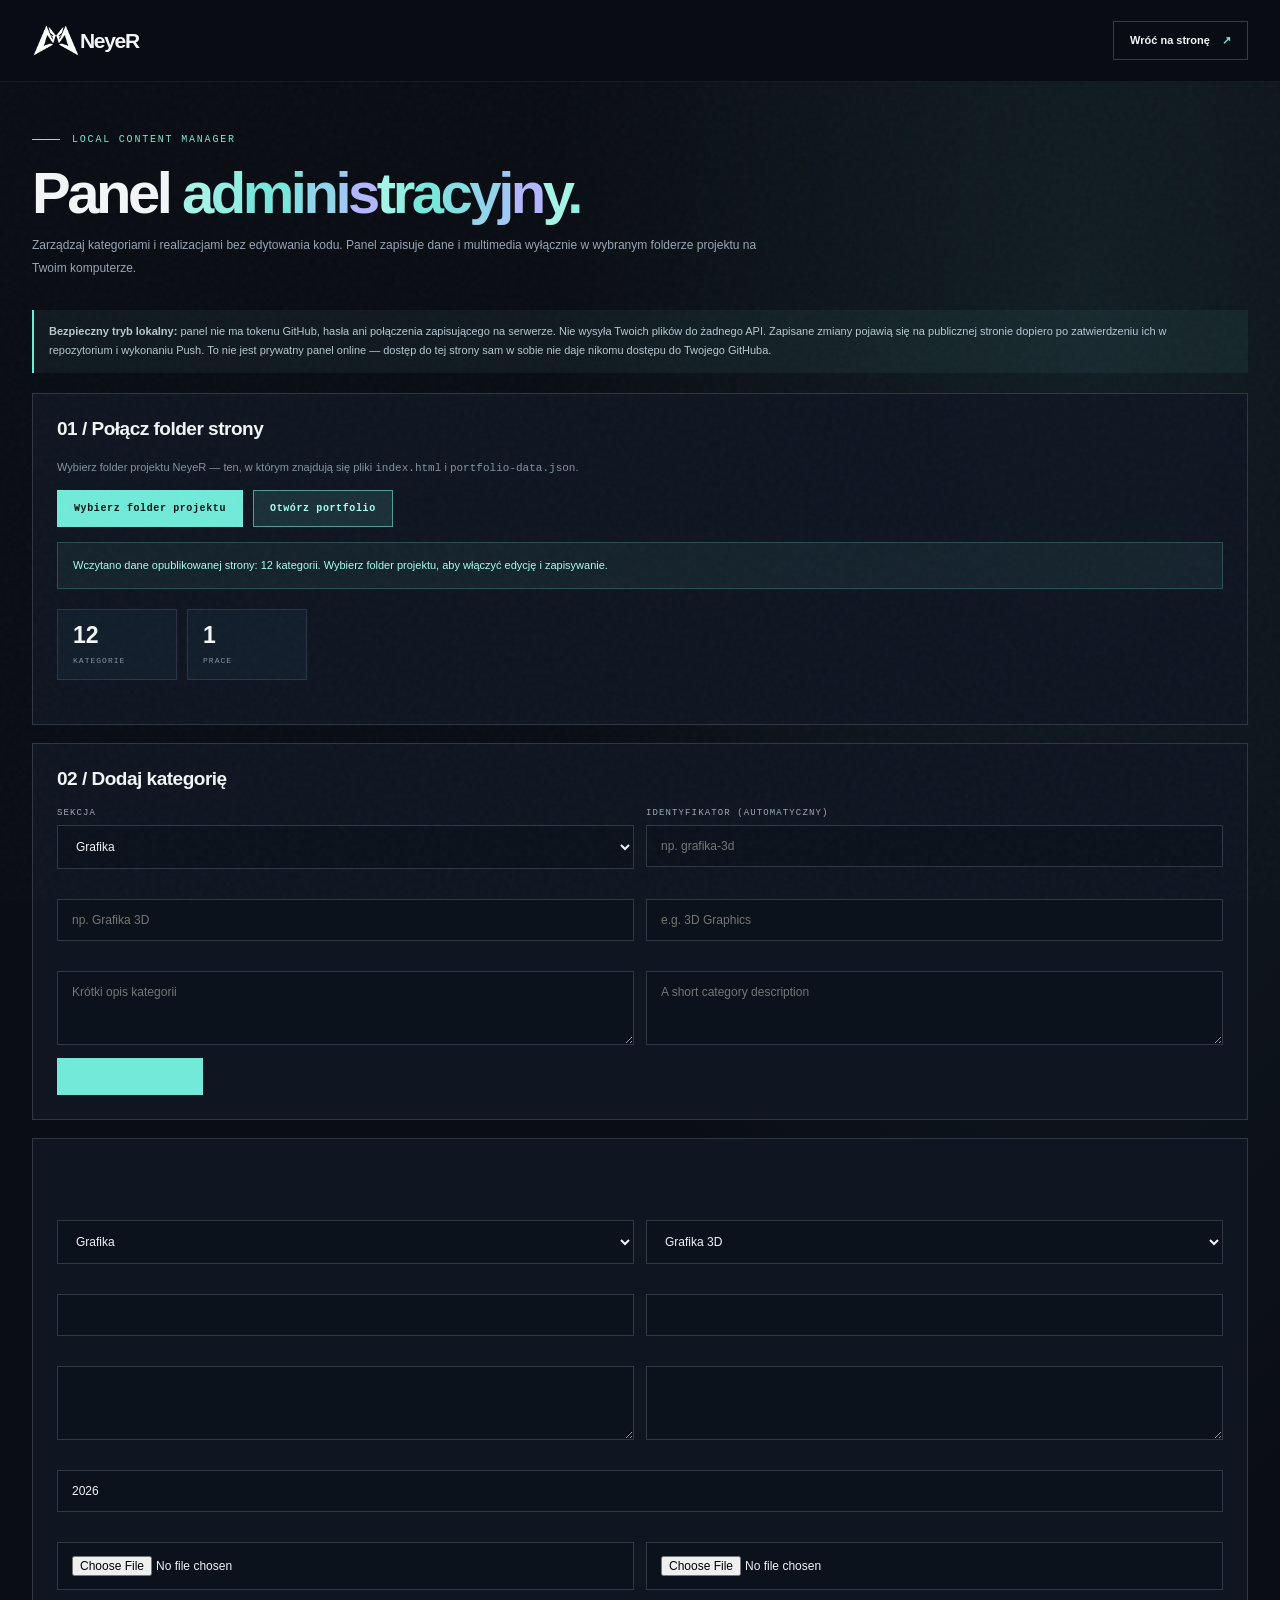
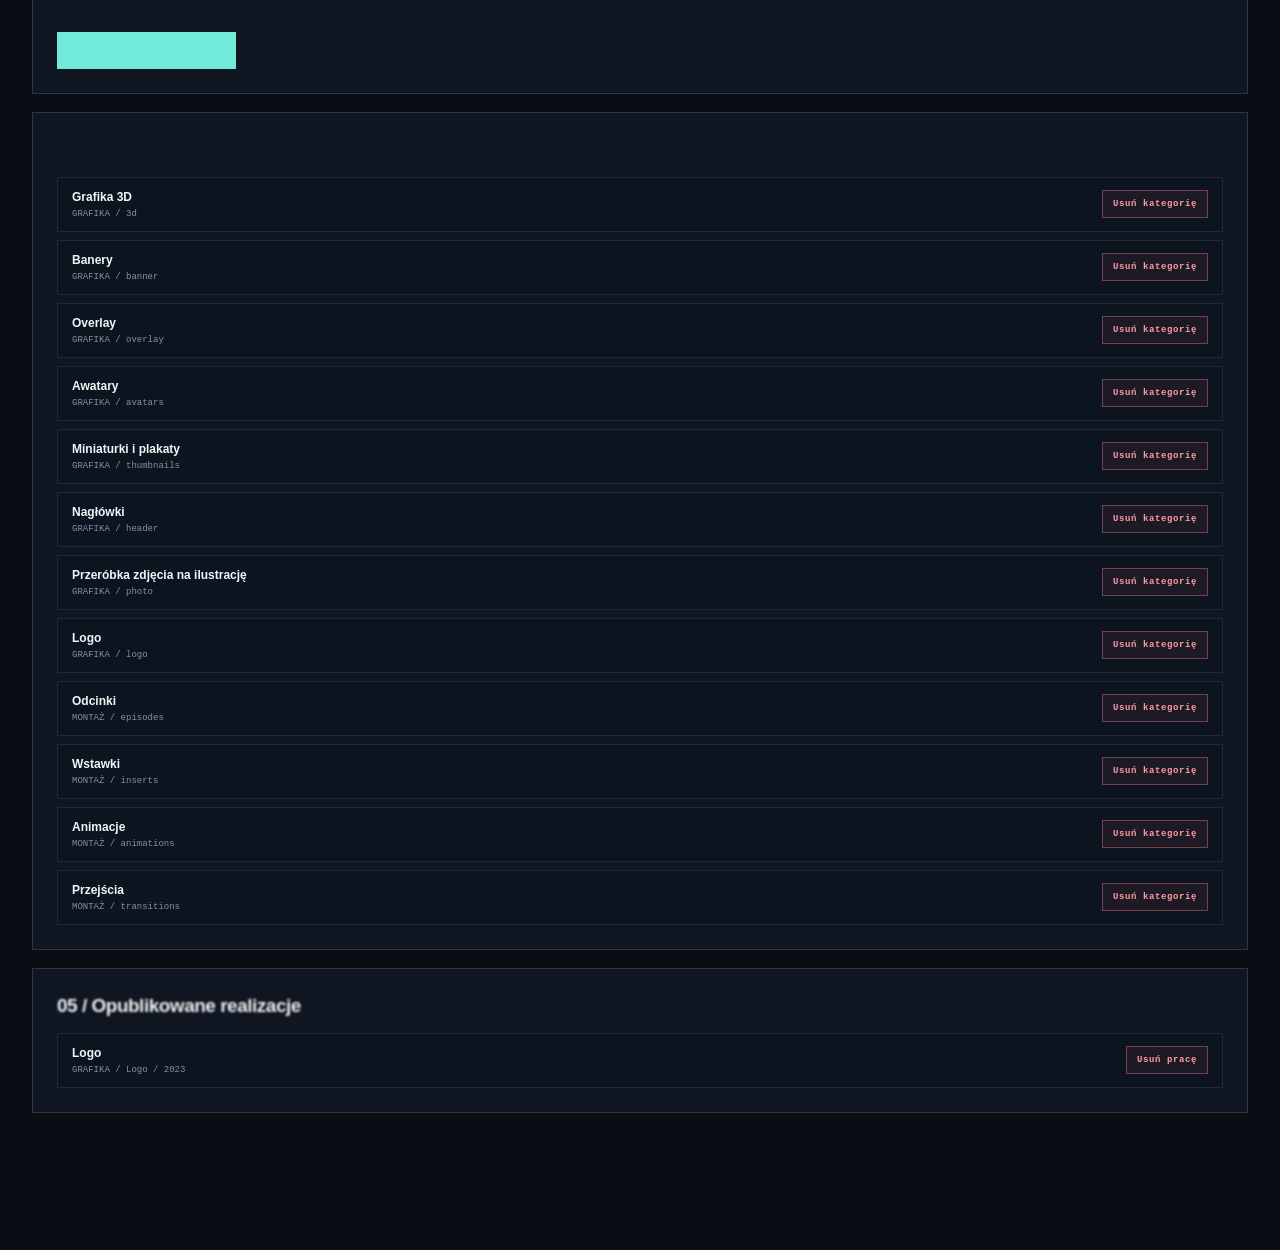
==== admin-local.html @ d53cbd3b "Apply letter-by-letter typing animation across all pages" ====
<!doctype html>
<html lang="pl">
<head>
  <meta charset="utf-8"><meta name="viewport" content="width=device-width,initial-scale=1"><meta name="robots" content="noindex,nofollow,noarchive"><meta name="theme-color" content="#0a0d14">
  <meta http-equiv="Content-Security-Policy" content="default-src 'self'; script-src 'self'; style-src 'self' 'unsafe-inline'; img-src 'self' data: blob:; media-src 'self' blob:; font-src 'self' data:; connect-src 'self'; object-src 'none'; base-uri 'self'; form-action 'self'; upgrade-insecure-requests">
  <title>NeyeR — lokalny panel portfolio</title><link rel="icon" type="image/png" href="assets/favicon.png"><link rel="stylesheet" href="styles.css"><script src="admin-local.js" defer></script><script src="site.js?v=20261114-letter-typewriter-v26" defer></script>
  <style>
    .admin-shell{min-height:100vh;padding:52px 0 90px;background:radial-gradient(ellipse at 85% 8%,rgba(114,234,217,.08),transparent 35%),#0a0d14}.admin-head{display:flex;justify-content:space-between;align-items:flex-start;gap:20px;margin-bottom:30px}.admin-head h1{font-size:clamp(34px,5vw,58px);letter-spacing:-.06em;margin:14px 0 8px}.admin-head p{max-width:760px;color:#97a6b6;font-size:12px;line-height:1.9;margin:0}.admin-panel{border:1px solid rgba(213,226,240,.16);background:rgba(15,23,34,.94);padding:24px;margin:18px 0}.admin-panel h2{font-size:19px;letter-spacing:-.5px;margin:0 0 18px}.admin-row{display:grid;grid-template-columns:repeat(2,minmax(0,1fr));gap:12px}.admin-field{display:flex;flex-direction:column;gap:7px;margin-bottom:13px}.admin-field label{font:9px 'DM Mono',monospace;letter-spacing:1.1px;color:#9aa9b9;text-transform:uppercase}.admin-field input,.admin-field select,.admin-field textarea{width:100%;min-width:0;padding:13px 14px;border:1px solid rgba(213,226,240,.18);background:#0b121c;color:#edf4f6;font:12px Manrope,Arial,sans-serif;outline:none}.admin-field textarea{min-height:74px;resize:vertical}.admin-field input:focus,.admin-field select:focus,.admin-field textarea:focus{border-color:rgba(114,234,217,.7)}.admin-button{position:relative;isolation:isolate;overflow:hidden;border:1px solid rgba(114,234,217,.6);background:rgba(114,234,217,.12);color:#a6fff1;padding:12px 16px;font:700 10px 'DM Mono',monospace;letter-spacing:.6px;cursor:pointer;transition:background .2s}.admin-button:hover{background:rgba(114,234,217,.22)}.admin-button:not(:disabled)::before{content:"";position:absolute;z-index:-1;top:-85%;left:-90%;width:72%;height:270%;pointer-events:none;opacity:0;background:linear-gradient(112deg,transparent 12%,rgba(114,234,217,.025) 32%,rgba(114,234,217,.16) 49%,rgba(226,255,250,.18) 56%,transparent 82%);transform:translate3d(-20%,0,0) skewX(-18deg);transition:transform .9s cubic-bezier(.2,.7,.2,1),opacity .25s ease}.admin-button:not(:disabled):hover::before{opacity:1;transform:translate3d(260%,0,0) skewX(-18deg)}@media(prefers-reduced-motion:reduce){.admin-button::before{transition:none}}.admin-button.primary{background:#72ead9;color:#081414}.admin-button.danger{border-color:rgba(255,120,130,.4);background:rgba(255,120,130,.07);color:#ff9ba2}.admin-button:disabled{opacity:.4;cursor:not-allowed}.admin-status{padding:13px 15px;margin:15px 0;border:1px solid rgba(114,234,217,.22);background:rgba(114,234,217,.06);color:#a6c5c8;font-size:11px;line-height:1.7}.admin-status.error{border-color:rgba(255,120,130,.35);background:rgba(255,120,130,.06);color:#ffb0b5}.admin-status.ok{color:#a6fff1}.admin-list{display:grid;gap:8px}.admin-list-item{display:flex;align-items:center;justify-content:space-between;gap:14px;padding:12px 14px;background:#0c1420;border:1px solid rgba(213,226,240,.1)}.admin-list-item strong{display:block;font-size:12px}.admin-list-item small{display:block;color:#8392a3;font:9px 'DM Mono',monospace;margin-top:5px}.admin-list-actions{display:flex;gap:7px;flex:0 0 auto}.admin-list-actions button{padding:8px 10px;font-size:9px}.admin-muted{color:#8392a3;font-size:11px;line-height:1.8}.admin-upload-hint{color:#8192a4;font-size:10px;line-height:1.7;margin-top:5px}.admin-top-actions{display:flex;gap:10px;flex-wrap:wrap}.admin-counts{display:flex;gap:10px;flex-wrap:wrap;margin:20px 0}.admin-count{padding:12px 15px;background:#121e2b;border:1px solid rgba(213,226,240,.12);min-width:120px}.admin-count strong{display:block;font-size:23px}.admin-count span{color:#8292a3;font:8px 'DM Mono',monospace;text-transform:uppercase;letter-spacing:1px}.admin-warning{border-left:2px solid #72ead9;padding:12px 15px;background:rgba(114,234,217,.06);color:#b7c8d2;font-size:11px;line-height:1.8;margin:20px 0}.admin-link{color:#72ead9;text-decoration:underline}.admin-hidden{display:none!important}@media(max-width:650px){.admin-panel{padding:17px}.admin-row{grid-template-columns:1fr}.admin-head{flex-direction:column}.admin-list-item{align-items:flex-start;flex-direction:column}.admin-list-actions{width:100%}.admin-list-actions button{flex:1}}
  </style>
</head>
<body data-admin-page>
  <div class="noise" aria-hidden="true"></div>
  <header class="site-header"><div class="header-inner wrap"><a class="brand" href="index.html"><span class="brand-mark"><img src="assets/logo-mark.png" alt=""></span><span class="brand-word">NeyeR</span></a><a href="index.html" class="header-cta">Wróć na stronę <span>↗</span></a></div></header>
  <main class="admin-shell"><div class="wrap">
    <div class="admin-head"><div><div class="eyebrow"><span class="eyebrow-line"></span><span>LOCAL CONTENT MANAGER</span></div><h1>Panel <span class="title-accent">administracyjny.</span></h1><p>Zarządzaj kategoriami i realizacjami bez edytowania kodu. Panel zapisuje dane i multimedia wyłącznie w wybranym folderze projektu na Twoim komputerze.</p></div></div>
    <div class="admin-warning"><strong>Bezpieczny tryb lokalny:</strong> panel nie ma tokenu GitHub, hasła ani połączenia zapisującego na serwerze. Nie wysyła Twoich plików do żadnego API. Zapisane zmiany pojawią się na publicznej stronie dopiero po zatwierdzeniu ich w repozytorium i wykonaniu Push. To nie jest prywatny panel online — dostęp do tej strony sam w sobie nie daje nikomu dostępu do Twojego GitHuba.</div>
    <section class="admin-panel"><h2>01 / Połącz folder strony</h2><p class="admin-muted">Wybierz folder projektu NeyeR — ten, w którym znajdują się pliki <code>index.html</code> i <code>portfolio-data.json</code>.</p><div class="admin-top-actions"><button class="admin-button primary" id="connectFolder">Wybierz folder projektu</button><a class="admin-button" href="index.html">Otwórz portfolio</a></div><div class="admin-status" id="status">Najpierw wybierz folder projektu. Wspierana przeglądarka: Chrome lub Edge na GitHub Pages (HTTPS).</div><div class="admin-counts"><div class="admin-count"><strong id="categoryCount">—</strong><span>Kategorie</span></div><div class="admin-count"><strong id="projectCount">—</strong><span>Prace</span></div></div></section>

    <section class="admin-panel" id="categoryPanel"><h2>02 / Dodaj kategorię</h2><form id="categoryForm">
      <div class="admin-row"><div class="admin-field"><label for="categoryType">Sekcja</label><select id="categoryType"><option value="graphics">Grafika</option><option value="video">Montaż</option></select></div><div class="admin-field"><label for="categoryId">Identyfikator (automatyczny)</label><input id="categoryId" placeholder="np. grafika-3d" disabled></div></div>
      <div class="admin-row"><div class="admin-field"><label for="categoryTitlePl">Nazwa po polsku</label><input id="categoryTitlePl" required maxlength="60" placeholder="np. Grafika 3D"></div><div class="admin-field"><label for="categoryTitleEn">Name in English</label><input id="categoryTitleEn" required maxlength="60" placeholder="e.g. 3D Graphics"></div></div>
      <div class="admin-row"><div class="admin-field"><label for="categoryDescPl">Opis po polsku</label><textarea id="categoryDescPl" maxlength="180" placeholder="Krótki opis kategorii"></textarea></div><div class="admin-field"><label for="categoryDescEn">Description in English</label><textarea id="categoryDescEn" maxlength="180" placeholder="A short category description"></textarea></div></div>
      <button class="admin-button primary" type="submit">+ Dodaj kategorię</button>
    </form></section>

    <section class="admin-panel"><h2>03 / Dodaj realizację</h2><form id="projectForm">
      <div class="admin-row"><div class="admin-field"><label for="projectType">Sekcja</label><select id="projectType"><option value="graphics">Grafika</option><option value="video">Montaż</option></select></div><div class="admin-field"><label for="projectCategory">Kategoria</label><select id="projectCategory" required></select></div></div>
      <div class="admin-row"><div class="admin-field"><label for="projectTitlePl">Tytuł po polsku</label><input id="projectTitlePl" required maxlength="100"></div><div class="admin-field"><label for="projectTitleEn">Title in English</label><input id="projectTitleEn" required maxlength="100"></div></div>
      <div class="admin-row"><div class="admin-field"><label for="projectDescPl">Opis po polsku</label><textarea id="projectDescPl" maxlength="500"></textarea></div><div class="admin-field"><label for="projectDescEn">Description in English</label><textarea id="projectDescEn" maxlength="500"></textarea></div></div>
      <div class="admin-field"><label for="projectYear">Rok</label><input id="projectYear" type="number" min="2000" max="2100" value="2026"></div>
      <div class="admin-row"><div class="admin-field"><label for="projectMedia">Plik pracy (grafika lub film)</label><input id="projectMedia" type="file" accept="image/*,video/mp4,video/webm,video/quicktime"><div class="admin-upload-hint">Grafika: PNG, JPG, WebP. Montaż: MP4 lub WebM. Plik zostanie skopiowany do assets/projects.</div></div><div class="admin-field"><label for="projectThumbnail">Miniatura filmu (opcjonalna)</label><input id="projectThumbnail" type="file" accept="image/*"><div class="admin-upload-hint">Dodaj obraz, który będzie widoczny na kafelku zamiast pustego podglądu.</div></div></div>
      <button class="admin-button primary" type="submit">+ Dodaj pracę i zapisz</button>
    </form></section>

    <section class="admin-panel"><h2>04 / Twoje kategorie</h2><div id="categoryList" class="admin-list"><p class="admin-muted">Wybierz folder projektu, aby zobaczyć kategorie.</p></div></section>
    <section class="admin-panel"><h2>05 / Opublikowane realizacje</h2><div id="projectList" class="admin-list"><p class="admin-muted">Wybierz folder projektu, aby zobaczyć prace.</p></div></section>
    <p class="admin-muted">Po zapisaniu zmian otwórz GitHub Desktop, sprawdź listę zmienionych plików, wpisz opis commita i wybierz <strong>Commit to main</strong>, a następnie <strong>Push origin</strong>. Nie dodawaj do repozytorium żadnych haseł ani tokenów.</p>
  </div></main>
</body></html>
---- styles.css ----
:root{--bg:#0a0d14;--bg-soft:#0e131d;--panel:#111824;--panel-2:#151e2b;--text:#f3f5f7;--muted:#8f9bab;--dim:#586474;--line:rgba(213,226,240,.12);--line-strong:rgba(213,226,240,.22);--aqua:#72ead9;--violet:#927cff;--max:1240px;--ease:cubic-bezier(.2,.75,.2,1)}
*{box-sizing:border-box}html{scroll-behavior:smooth;scroll-padding-top:96px}body{margin:0;background:var(--bg);color:var(--text);font-family:Manrope,Arial,sans-serif;overflow-x:hidden}body.menu-open{overflow:hidden}a{color:inherit;text-decoration:none}button{font:inherit}.wrap{width:min(var(--max),calc(100% - 64px));margin-inline:auto}.noise{position:fixed;inset:0;z-index:20;pointer-events:none;opacity:.035;background-image:url("data:image/svg+xml,%3Csvg viewBox='0 0 180 180' xmlns='http://www.w3.org/2000/svg'%3E%3Cfilter id='n'%3E%3CfeTurbulence type='fractalNoise' baseFrequency='.88' numOctaves='3' stitchTiles='stitch'/%3E%3C/filter%3E%3Crect width='100%25' height='100%25' filter='url(%23n)' opacity='.7'/%3E%3C/svg%3E")}.scroll-progress{height:2px;position:fixed;z-index:50;inset:0 0 auto;background:transparent}.scroll-progress span{display:block;height:100%;width:0;background:linear-gradient(90deg,var(--aqua),var(--violet))}
.site-header{height:82px;position:sticky;top:0;z-index:40;background:rgba(10,13,20,.76);backdrop-filter:blur(18px);border-bottom:1px solid rgba(213,226,240,.07)}.header-inner{height:100%;display:flex;align-items:center;justify-content:space-between}.brand{display:flex;align-items:center;gap:0;min-width:64px}.brand-mark{width:48px;height:44px;display:grid;place-items:center}.brand-mark img{width:100%;height:100%;object-fit:contain}.brand-word,.footer-brand>span{font-size:21px;font-weight:800;letter-spacing:-1.3px}.brand-dot{color:var(--aqua)}.main-nav{display:flex;align-items:center;gap:42px;margin-left:15px}.nav-link{position:relative;color:#a9b2bf;font-size:12px;font-weight:700;transition:color .25s}.nav-link:after{content:"";position:absolute;left:0;right:100%;bottom:-9px;height:1px;background:var(--aqua);transition:right .3s var(--ease)}.nav-link:hover,.nav-link.active{color:var(--text)}.nav-link:hover:after,.nav-link.active:after{right:0}.header-actions{display:flex;align-items:center;gap:24px}.lang-switch{border:0;background:transparent;color:var(--muted);display:flex;gap:7px;align-items:center;cursor:pointer;font:500 10px 'DM Mono',monospace;padding:8px 0}.lang-option{transition:color .2s}.lang-option.selected{color:var(--aqua)}.lang-divider{color:#46505d}.header-cta{font-size:11px;font-weight:800;padding:12px 16px;border:1px solid var(--line-strong);transition:background .25s,border .25s,color .25s}.header-cta span{color:var(--aqua);margin-left:9px}.header-cta:hover{background:var(--aqua);border-color:var(--aqua);color:#091111}.header-cta:hover span{color:#091111}.menu-toggle{display:none;background:none;border:0;padding:8px}.menu-toggle span{display:block;width:22px;height:1px;background:white;margin:6px}
.section-shell{position:relative}.hero{min-height:730px;padding:110px 0 26px;overflow:hidden;background:radial-gradient(ellipse at 78% 46%,rgba(78,108,137,.12),transparent 39%),linear-gradient(180deg,#0b1018 0%,var(--bg) 100%)}.hero:before{content:"";position:absolute;inset:0;background-image:linear-gradient(rgba(180,205,230,.035) 1px,transparent 1px),linear-gradient(90deg,rgba(180,205,230,.035) 1px,transparent 1px);background-size:72px 72px;mask-image:linear-gradient(90deg,black,transparent 92%);pointer-events:none}.hero-grid{display:grid;grid-template-columns:1fr 1fr;align-items:center;gap:30px;position:relative;z-index:1}.hero-copy{padding:5px 0 30px}.eyebrow{display:flex;align-items:center;gap:12px;color:var(--aqua);font:500 10px 'DM Mono',monospace;text-transform:uppercase;letter-spacing:1.8px}.eyebrow-line{width:28px;height:1px;background:var(--aqua)}.eyebrow-index{color:#647182;margin-left:18px}.hero-title{font-size:clamp(65px,8.2vw,112px);line-height:.93;letter-spacing:-.085em;margin:34px 0 28px;font-weight:800}.title-outline{color:transparent;-webkit-text-stroke:1px rgba(235,243,251,.72)}.title-accent{color:var(--aqua)}
/* Preserve the accent treatment on individually animated letters. */
.typewriter-target .title-accent .typewriter-char{
  color:var(--letter-accent,var(--aqua));
  -webkit-text-fill-color:currentColor;
}
.hero-description{max-width:450px;color:#a8b2c1;font-size:14px;line-height:1.9;margin:0}.hero-actions{display:flex;align-items:center;gap:28px;margin-top:35px}.button{min-height:50px;display:inline-flex;align-items:center;gap:24px;padding:0 18px;font-size:11px;font-weight:800;transition:transform .25s,box-shadow .25s}.button-primary{background:var(--aqua);color:#071111;box-shadow:0 10px 35px rgba(114,234,217,.12)}.button-primary:hover{transform:translateY(-3px);box-shadow:0 14px 36px rgba(114,234,217,.23)}
/* Soft aqua-to-lavender gradient reserved for the main hero CTA. */
.hero-actions>.button-primary{background:linear-gradient(112deg,#a5f4e8 0%,#78e7dc 52%,#b2b7ff 100%);background-size:155% 100%;background-position:0 50%;border:1px solid rgba(207,255,249,.48);box-shadow:0 9px 30px rgba(114,234,217,.16),inset 0 1px 0 rgba(255,255,255,.35);transition:transform .25s,box-shadow .25s,background-position .55s cubic-bezier(.2,.75,.2,1)}
.hero-actions>.button-primary:hover{background-position:100% 50%;box-shadow:0 13px 34px rgba(114,234,217,.2),0 5px 22px rgba(146,124,255,.12),inset 0 1px 0 rgba(255,255,255,.4)}
.hero-actions>.button-primary:focus-visible{outline:2px solid #a5f4e8;outline-offset:4px}
.hero-actions>.button-primary:active{transform:translateY(-1px)}.button-arrow{font-size:18px}.text-link{font-size:11px;font-weight:700;color:#b5bdc9;display:inline-flex;gap:14px;align-items:center}.text-link span:last-child{color:var(--aqua);font-size:17px;transition:transform .2s}.text-link:hover span:last-child{transform:translateY(4px)}.hero-meta{display:flex;align-items:center;gap:10px;margin-top:54px;color:#8793a2;font:10px 'DM Mono',monospace;letter-spacing:.4px}.status-dot{width:6px;height:6px;border-radius:50%;background:var(--aqua);box-shadow:0 0 12px var(--aqua)}.meta-separator{color:#414c5a}
.hero-art{height:490px;position:relative;isolation:isolate;max-width:590px;margin-left:auto;width:100%;perspective:900px}.hero-art:before{content:"";position:absolute;inset:13% 8%;border:1px solid rgba(185,208,230,.13);transform:rotate(-9deg);z-index:-1}.art-glow{position:absolute;width:70%;height:70%;left:17%;top:13%;background:radial-gradient(ellipse,rgba(114,234,217,.14),rgba(146,124,255,.12) 37%,transparent 70%);filter:blur(20px);z-index:-2}.art-orbit{position:absolute;border:1px solid rgba(173,204,225,.16);border-radius:50%;transform:rotate(-30deg)}.orbit-one{width:480px;height:180px;left:7%;top:31%}.orbit-two{width:430px;height:260px;left:10%;top:25%;transform:rotate(57deg)}.art-topline,.art-bottomline{position:absolute;left:0;right:0;display:flex;justify-content:space-between;color:#6e7c8c;font:9px 'DM Mono',monospace;letter-spacing:1px}.art-topline{top:8px}.art-bottomline{bottom:10px}.art-monogram{position:absolute;left:15%;top:13%;font-size:220px;font-weight:800;letter-spacing:-.14em;line-height:1;color:rgba(220,235,246,.045);transform:rotate(-13deg);z-index:-1}.art-monogram span{color:rgba(114,234,217,.09)}.art-slab{position:absolute;width:245px;height:340px;left:33%;top:16%;border:1px solid rgba(222,238,248,.28);transform:rotate(9deg);box-shadow:0 40px 90px rgba(0,0,0,.35)}.slab-back{background:linear-gradient(145deg,rgba(146,124,255,.5),rgba(19,36,53,.92) 55%,rgba(114,234,217,.24));transform:rotate(-9deg) translate(-33px,20px);filter:blur(.1px)}.slab-front{background:linear-gradient(150deg,#273b4b 0%,#101a27 52%,#162c33 100%);overflow:hidden}.slab-front:before{content:"";position:absolute;inset:0;background:linear-gradient(125deg,transparent 30%,rgba(114,234,217,.24) 30.2%,transparent 31%),linear-gradient(155deg,transparent 52%,rgba(146,124,255,.38) 52.2%,transparent 72%)}.slab-shape{position:absolute;width:170px;height:170px;border:1px solid rgba(211,244,240,.7);border-radius:48% 52% 32% 68% / 47% 39% 61% 53%;left:35px;top:53px;transform:rotate(35deg);box-shadow:inset 10px 10px 40px rgba(114,234,217,.1),0 0 60px rgba(114,234,217,.1)}.slab-shape:after{content:"";position:absolute;inset:25px;border:1px solid rgba(146,124,255,.8);border-radius:inherit;transform:rotate(50deg)}.slab-caption{position:absolute;left:24px;bottom:38px;color:#a4b7c3;font:9px 'DM Mono',monospace;letter-spacing:2px;line-height:1.8}.slab-caption b{font-size:19px;letter-spacing:-.4px;color:#f2f7f8}.slab-number{position:absolute;right:22px;bottom:25px;color:var(--aqua);font:10px 'DM Mono',monospace}.floating-tag{position:absolute;display:flex;align-items:center;gap:11px;background:rgba(13,21,31,.92);border:1px solid rgba(215,233,245,.16);padding:12px 15px;color:#8495a7;font:8px 'DM Mono',monospace;letter-spacing:1px;box-shadow:0 18px 40px rgba(0,0,0,.25);backdrop-filter:blur(10px)}.floating-tag b{font-size:10px;color:#e7eef2;letter-spacing:1.4px}.tag-design{left:1%;top:28%;animation:float 6s ease-in-out infinite}.tag-icon{color:var(--aqua);font-size:22px}.tag-video{right:0;bottom:25%;animation:float 6s ease-in-out -2.5s infinite}.play-icon{display:grid;place-items:center;width:26px;height:26px;border-radius:50%;border:1px solid var(--violet);color:var(--violet);font-size:9px;padding-left:2px}.art-side-note{position:absolute;right:-26px;top:41%;font:8px 'DM Mono',monospace;letter-spacing:1.3px;line-height:1.9;color:#657486;writing-mode:vertical-rl}.art-side-note span{color:var(--aqua)}.hero-bottom{position:relative;z-index:1;display:flex;align-items:center;justify-content:space-between;margin-top:70px;border-top:1px solid var(--line);padding-top:18px}.scroll-cue{display:flex;align-items:center;gap:12px;color:#788595;font:8px 'DM Mono',monospace;letter-spacing:1.4px}.scroll-cue-line{width:34px;height:1px;background:var(--aqua)}.hero-bottom-note{color:#697789;font-size:10px}
.intro-strip{overflow:hidden;border-block:1px solid var(--line);background:#0d121b;padding:17px 0}.marquee-track{display:flex;width:max-content;animation:marquee 34s linear infinite}.marquee-track span{font:500 10px 'DM Mono',monospace;letter-spacing:2.6px;color:#7a8999;white-space:nowrap}.marquee-track i{font-style:normal;color:var(--aqua);padding:0 34px}
.about{padding:126px 0 135px;background:linear-gradient(180deg,#0a0d14,#0d121b 100%)}.section-heading{display:flex;align-items:end;justify-content:space-between;margin-bottom:68px}.section-heading h2{margin:25px 0 0;font-size:clamp(48px,6vw,75px);line-height:1;letter-spacing:-.075em}.section-side-note{font-size:12px;line-height:1.8;text-align:right;color:#8693a2;padding-bottom:6px}.about-layout{display:grid;grid-template-columns:.85fr 1.15fr;gap:11%;align-items:start}.about-lead{padding:14px 20px 0 0;position:relative}.quote-mark{font:100px Georgia,serif;line-height:.65;color:var(--aqua);opacity:.7}.about-lead p{font-size:clamp(22px,2.5vw,31px);font-weight:700;line-height:1.45;letter-spacing:-1.2px;margin:25px 0 40px}.about-signature{display:flex;align-items:center;gap:13px;color:#718090;font:10px 'DM Mono',monospace;letter-spacing:2px}.signature-line{width:40px;height:1px;background:var(--aqua)}.about-paragraph{margin:0;color:#a8b3c1;font-size:13px;line-height:2.05}.credential-grid{display:grid;grid-template-columns:1fr 1fr;gap:10px;margin-top:28px}.credential-card{position:relative;min-height:128px;padding:16px;background:linear-gradient(135deg,rgba(25,37,52,.86),rgba(15,22,32,.9));border:1px solid var(--line);display:flex;flex-direction:column;justify-content:space-between;transition:border .3s,transform .3s}.credential-card:hover{border-color:rgba(114,234,217,.5);transform:translateY(-3px)}.credential-no{position:absolute;right:15px;top:15px;color:#637284;font:9px 'DM Mono',monospace}.credential-code{font:500 23px 'DM Mono',monospace;letter-spacing:-1.5px;color:var(--aqua)}.credential-label{font-size:9px;color:#8e9baa;max-width:85%;line-height:1.5}.credential-arrow{position:absolute;right:15px;bottom:14px;color:#667585}.credential-wide{grid-column:1/-1;min-height:95px}.credential-wide .credential-code{font:700 12px Manrope,sans-serif;letter-spacing:1.1px;color:#e3edf0}.language-level{display:flex;align-items:center;flex-wrap:wrap;gap:14px;margin-top:27px;padding-top:19px;border-top:1px solid var(--line)}.language-label{font-size:10px;font-weight:800;color:#e4ebf0}.language-value{font-size:10px;color:#8593a2}.language-bars{display:flex;gap:3px;margin-left:auto}.language-bars i{width:13px;height:3px;background:var(--aqua);border-radius:2px}.language-bars i.muted{background:#293341}
.work{padding:126px 0 130px;background:radial-gradient(ellipse at 10% 80%,rgba(78,108,137,.09),transparent 42%),#0a0d14}.work-heading{margin-bottom:55px}.work-intro{max-width:290px;color:#8b98a8;font-size:11px;line-height:1.9;margin:0 0 5px}.work-controls{border-top:1px solid var(--line);border-bottom:1px solid var(--line)}.main-tabs{display:grid;grid-template-columns:1fr 1fr;border-bottom:1px solid var(--line)}.main-tab{appearance:none;background:transparent;border:0;color:#798697;text-align:left;padding:21px 18px;display:flex;align-items:center;gap:18px;cursor:pointer;transition:color .25s,background .25s;position:relative}.main-tab+ .main-tab{border-left:1px solid var(--line)}.main-tab:after{content:"";position:absolute;bottom:-1px;left:0;width:0;height:2px;background:var(--aqua);transition:width .35s var(--ease)}.main-tab.active{color:#f3f5f7;background:linear-gradient(180deg,rgba(114,234,217,.05),transparent)}.main-tab.active:after{width:100%}.tab-number{font:9px 'DM Mono',monospace;color:var(--aqua)}.main-tab>span:nth-child(2){font-size:13px;font-weight:800}.tab-count{margin-left:auto;color:#5f6d7e;font:9px 'DM Mono',monospace}.subtabs{display:flex;gap:7px;align-items:center;flex-wrap:wrap;padding:17px 0}.subtab{border:1px solid transparent;background:transparent;padding:9px 12px;color:#8290a0;font-size:10px;cursor:pointer;transition:all .22s}.subtab:hover{color:#eef5f7;border-color:var(--line-strong)}.subtab.active{color:#091111;background:var(--aqua);border-color:var(--aqua);font-weight:800}.gallery-topline{display:flex;justify-content:space-between;margin:27px 0 15px;color:#728091;font:9px 'DM Mono',monospace;letter-spacing:1.3px}.gallery-grid{display:grid;grid-template-columns:repeat(3,1fr);gap:14px}.gallery-card{border:1px solid var(--line);background:#0e141e;min-width:0;overflow:hidden;transition:border-color .3s,transform .3s}.gallery-card:hover{border-color:rgba(114,234,217,.35);transform:translateY(-4px)}.gallery-preview{height:212px;position:relative;overflow:hidden;background:#131f2c;display:grid;place-items:center}.gallery-preview:before,.gallery-preview:after{content:"";position:absolute;pointer-events:none}.gallery-preview:before{inset:0;background:linear-gradient(rgba(255,255,255,.035) 1px,transparent 1px),linear-gradient(90deg,rgba(255,255,255,.035) 1px,transparent 1px);background-size:28px 28px}.gallery-preview:after{width:180px;height:180px;border-radius:50%;filter:blur(50px);background:var(--preview-glow,rgba(114,234,217,.2));opacity:.8}.preview-symbol{position:relative;z-index:1;color:rgba(235,246,247,.82);font-size:65px;line-height:1;font-weight:800;letter-spacing:-8px;text-shadow:0 12px 45px rgba(0,0,0,.3);transform:rotate(-8deg)}.preview-frame{position:absolute;z-index:1;width:45%;height:67%;border:1px solid rgba(225,240,248,.42);transform:rotate(7deg);box-shadow:0 12px 35px rgba(0,0,0,.3)}.preview-frame:before{content:"";position:absolute;inset:11%;border:1px solid rgba(114,234,217,.5)}.preview-corner{position:absolute;z-index:2;right:14px;top:13px;color:rgba(240,247,248,.55);font:8px 'DM Mono',monospace;letter-spacing:1px}.preview-bottom{position:absolute;z-index:2;left:15px;bottom:14px;color:rgba(235,245,247,.7);font:8px 'DM Mono',monospace;letter-spacing:1.5px}.preview-play{position:relative;z-index:3;width:48px;height:48px;display:grid;place-items:center;border:1px solid rgba(230,245,245,.72);border-radius:50%;color:#e9f4f2;padding-left:3px;font-size:12px;box-shadow:0 0 30px rgba(114,234,217,.15)}.preview-wave{position:absolute;z-index:1;left:9%;right:9%;height:1px;top:50%;background:linear-gradient(90deg,transparent,var(--aqua),var(--violet),transparent);box-shadow:0 0 20px var(--aqua);transform:rotate(-18deg)}.preview-bars{position:absolute;z-index:1;bottom:20%;left:16%;right:16%;display:flex;align-items:center;gap:4px;height:35px}.preview-bars i{height:var(--h);flex:1;background:linear-gradient(180deg,var(--aqua),rgba(146,124,255,.25));opacity:.75}.gallery-card-body{padding:15px 16px 16px;display:flex;align-items:center;justify-content:space-between;gap:10px}.gallery-card-title{font-size:11px;font-weight:800;color:#dce5eb}.gallery-card-meta{color:#738294;font:8px 'DM Mono',monospace;letter-spacing:1px;margin-top:5px}.coming-soon{color:var(--aqua);font:8px 'DM Mono',monospace;letter-spacing:.7px;white-space:nowrap}.gallery-foot{display:flex;align-items:center;gap:18px;margin-top:24px;padding:22px 0;border-top:1px solid var(--line)}.gallery-foot-mark{color:var(--aqua);font-size:20px}.gallery-foot p{margin:0;color:#718091;font-size:10px;line-height:1.8}.gallery-foot-line{height:1px;background:var(--line);flex:1;margin-left:15px}
.site-footer{background:#080b11;border-top:1px solid var(--line)}.footer-main{min-height:115px;display:flex;align-items:center;justify-content:space-between}.footer-brand{display:flex;align-items:center;gap:10px}.footer-brand img{width:31px;height:28px;object-fit:contain}.footer-brand>span{font-size:18px}.footer-main p{color:#8a98a8;font-size:12px}.back-top{display:flex;align-items:center;gap:17px;color:#aab4c0;font-size:10px;font-weight:700}.back-top-arrow{flex:0 0 30px;width:30px;height:30px;box-sizing:border-box;border:1px solid var(--line-strong);display:grid;place-items:center;line-height:1;color:var(--aqua);font-size:15px;transition:background .25s,color .25s}.back-top:hover .back-top-arrow{background:var(--aqua);color:#071111}.footer-bottom{min-height:53px;border-top:1px solid var(--line);display:flex;justify-content:space-between;align-items:center;color:#687586;font:8px 'DM Mono',monospace;letter-spacing:1px}.footer-made i{color:var(--aqua);font-style:normal;margin-left:6px}.toast{position:fixed;bottom:20px;left:50%;transform:translate(-50%,20px);z-index:60;padding:12px 18px;border:1px solid var(--line-strong);background:#121b27;color:#e7f0f2;font-size:11px;opacity:0;pointer-events:none;transition:opacity .25s,transform .25s}.toast.show{opacity:1;transform:translate(-50%,0)}
.reveal{opacity:0;transform:translateY(22px);transition:opacity .8s var(--ease),transform .8s var(--ease);transition-delay:var(--delay,0ms)}.reveal.is-visible{opacity:1;transform:translateY(0)}@keyframes float{0%,100%{transform:translateY(0)}50%{transform:translateY(-12px)}}@keyframes marquee{to{transform:translateX(-50%)}}
@media(max-width:980px){.wrap{width:min(var(--max),calc(100% - 44px))}.hero{padding-top:85px;min-height:680px}.hero-grid{grid-template-columns:1fr .95fr;gap:0}.hero-art{transform:scale(.88);transform-origin:center right;margin-right:-20px}.hero-title{font-size:clamp(61px,8vw,88px)}.about-layout{gap:7%}.gallery-grid{grid-template-columns:repeat(2,1fr)}}
@media(max-width:720px){.wrap{width:calc(100% - 40px)}.site-header{height:70px}.brand{min-width:0}.brand-mark{width:40px;height:36px}.header-actions{gap:15px}.header-cta{display:none}.menu-toggle{display:block;position:relative;z-index:45}.main-nav{position:fixed;top:70px;left:0;right:0;height:calc(100dvh - 70px);margin:0;padding:50px 10vw;background:rgba(10,13,20,.98);backdrop-filter:blur(20px);display:flex;flex-direction:column;align-items:flex-start;gap:30px;transform:translateX(100%);transition:transform .4s var(--ease)}.main-nav.open{transform:translateX(0)}.main-nav .nav-link{font-size:25px}.menu-toggle span{transition:transform .25s}.menu-toggle[aria-expanded="true"] span:first-child{transform:translateY(3.5px) rotate(45deg)}.menu-toggle[aria-expanded="true"] span:last-child{transform:translateY(-3.5px) rotate(-45deg)}.hero{padding:77px 0 22px;min-height:unset}.hero-grid{grid-template-columns:1fr;gap:8px}.hero-copy{padding-bottom:0}.hero-title{font-size:clamp(67px,15vw,100px);margin:29px 0 22px}.hero-description{font-size:12px;max-width:440px}.hero-actions{margin-top:27px;gap:20px}.hero-meta{margin-top:34px;font-size:8px}.hero-art{height:370px;max-width:480px;width:100%;margin:0 auto;transform:scale(.83);transform-origin:center center}.art-slab{width:210px;height:290px;left:32%;top:15%}.art-orbit{left:5%}.orbit-one{width:420px;height:150px}.orbit-two{width:380px;height:210px}.art-monogram{font-size:180px}.hero-bottom{margin-top:18px;padding-top:14px}.hero-bottom-note{font-size:8px}.scroll-cue{font-size:7px}.intro-strip{padding:14px 0}.about,.work{padding:88px 0}.section-heading{margin-bottom:43px}.section-heading h2{font-size:54px}.section-side-note{font-size:10px}.about-layout{grid-template-columns:1fr;gap:47px}.about-lead{max-width:500px}.about-lead p{font-size:25px;margin:19px 0 25px}.about-paragraph{font-size:12px}.work-heading{align-items:flex-start;gap:25px;flex-direction:column}.work-intro{max-width:430px}.main-tab{padding:17px 12px;gap:12px}.main-tab>span:nth-child(2){font-size:12px}.subtabs{gap:5px;padding:13px 0}.subtab{font-size:9px;padding:8px 9px}.gallery-grid{grid-template-columns:repeat(2,1fr);gap:10px}.gallery-preview{height:170px}.preview-symbol{font-size:51px}.gallery-card-body{padding:12px}.gallery-card-title{font-size:10px}.gallery-card-meta{font-size:7px}.coming-soon{font-size:7px}.footer-main{min-height:105px}.footer-main p{font-size:10px}.footer-bottom{font-size:7px}}
@media(max-width:440px){.wrap{width:calc(100% - 32px)}.eyebrow{font-size:8px;letter-spacing:1.3px}.eyebrow-index{margin-left:5px}.hero-title{font-size:64px}.hero-art{height:320px;transform:scale(.73);margin-top:-5px;margin-bottom:-10px}.hero-bottom-note{display:none}.hero-actions{gap:17px}.button{gap:15px;padding:0 13px;font-size:10px}.text-link{font-size:10px}.section-heading h2{font-size:47px}.section-side-note{font-size:9px}.credential-grid{gap:7px}.credential-card{padding:13px;min-height:118px}.credential-wide{min-height:86px}.credential-code{font-size:20px}.language-bars{gap:2px}.language-bars i{width:10px}.gallery-grid{grid-template-columns:1fr}.gallery-preview{height:205px}.gallery-card-body{padding:14px 15px}.gallery-card-title{font-size:11px}.gallery-card-meta{font-size:8px}.coming-soon{font-size:8px}.gallery-foot{gap:12px}.footer-main{flex-wrap:wrap;gap:15px;padding:22px 0}.footer-main p{order:3;width:100%;margin:0}.footer-bottom{gap:12px;align-items:flex-start;justify-content:center;flex-direction:column;padding:15px 0}.footer-made{display:none}}
@media(prefers-reduced-motion:reduce){*,*:before,*:after{scroll-behavior:auto!important;animation-duration:.01ms!important;animation-iteration-count:1!important;transition-duration:.01ms!important}.reveal{opacity:1;transform:none}}

/* === Stability and interaction refinements === */
/* Keep decorative gallery layers strictly inside their own cards. */
.gallery-grid{position:relative;isolation:isolate;contain:layout paint;overflow:hidden}
.gallery-card{position:relative;isolation:isolate;contain:paint;min-width:0;max-width:100%;transform:none!important}
.gallery-card:hover{transform:none!important}
.gallery-preview{position:relative;width:100%;max-width:100%;height:212px;min-width:0;contain:layout paint size;isolation:isolate;overflow:hidden;clip-path:inset(0)}
.gallery-preview:before,.gallery-preview:after{position:absolute;max-width:100%;max-height:100%;pointer-events:none}
.gallery-preview:after{width:min(180px,65%);height:min(180px,85%);filter:blur(36px)}
.preview-frame{width:min(45%,175px);height:min(67%,142px);max-width:175px;max-height:142px;inset:auto;transform:rotate(7deg);transform-origin:center;pointer-events:none}
.preview-symbol{max-width:90%;white-space:nowrap;pointer-events:none}
.preview-corner,.preview-bottom,.preview-wave,.preview-play,.preview-bars{max-width:100%;pointer-events:none}

/* The two primary portfolio areas read as separate, selectable panels. */
.work-controls{border:0}
.main-tabs{display:grid;grid-template-columns:repeat(2,minmax(0,1fr));gap:14px;border:0}
.main-tab,.main-tab+ .main-tab{min-width:0;min-height:82px;border:1px solid var(--line-strong);background:linear-gradient(145deg,rgba(25,37,52,.88),rgba(13,20,30,.96));padding:20px 22px;gap:16px;box-shadow:inset 0 1px rgba(255,255,255,.025);}
.main-tab+ .main-tab{border-left:1px solid var(--line-strong)}
.main-tab:after{left:0;right:0;bottom:0;width:auto;height:2px;opacity:0;transition:opacity .25s}
.main-tab.active{border-color:rgba(114,234,217,.65);background:linear-gradient(145deg,rgba(114,234,217,.11),rgba(17,27,39,.98));box-shadow:0 12px 34px rgba(0,0,0,.16),inset 0 0 28px rgba(114,234,217,.035)}
.main-tab.active:after{width:auto;opacity:1}
.main-tab>span:nth-child(2){font-size:16px;letter-spacing:-.3px}
.tab-number{font-size:10px}
.tab-count{font-size:10px}
.main-tab:hover{color:#f3f5f7;border-color:rgba(114,234,217,.4);background:linear-gradient(145deg,rgba(114,234,217,.07),rgba(17,27,39,.98))}
.subtabs{padding:18px 0 8px}
.subtab{border-color:rgba(213,226,240,.1);background:rgba(255,255,255,.018)}
.subtab.active{box-shadow:0 5px 18px rgba(114,234,217,.12)}

/* Longer, accurate qualification descriptions. */
.credential-card{min-height:170px;justify-content:flex-start;gap:12px;padding:18px}
.credential-code{margin-top:3px}
.credential-label{max-width:100%;padding-right:4px;font-size:10px;line-height:1.7}
.credential-wide{min-height:118px}
.credentials-source{display:inline-flex;margin-top:13px;color:var(--aqua);font:9px 'DM Mono',monospace;letter-spacing:.4px;transition:color .2s}
.credentials-source:hover{color:#d5fff8}

/* Contact section and copy-to-clipboard cards. */
.contact{padding:112px 0 126px;background:linear-gradient(180deg,#0d121b,#0a0d14)}
.contact .section-heading{margin-bottom:42px}
.contact-grid{display:grid;grid-template-columns:repeat(2,minmax(0,1fr));gap:14px}
.contact-card{min-width:0;min-height:112px;display:flex;align-items:center;gap:18px;padding:22px;background:linear-gradient(145deg,rgba(25,37,52,.88),rgba(13,20,30,.96));border:1px solid var(--line-strong);color:var(--text);text-align:left;cursor:pointer;transition:border-color .25s,background .25s,transform .25s}
.contact-card:hover{border-color:rgba(114,234,217,.65);background:linear-gradient(145deg,rgba(114,234,217,.09),rgba(13,20,30,.98));transform:translateY(-3px)}
.contact-card:focus-visible,.main-tab:focus-visible,.subtab:focus-visible{outline:2px solid var(--aqua);outline-offset:3px}
.contact-card-icon{flex:0 0 42px;width:42px;height:42px;display:grid;place-items:center;border:1px solid rgba(114,234,217,.4);color:var(--aqua);font:700 19px 'DM Mono',monospace}
.contact-discord{font-size:16px}
.contact-card-copy{min-width:0;display:flex;flex-direction:column;gap:7px}
.contact-card-label{color:#8190a1;font:9px 'DM Mono',monospace;letter-spacing:1.5px;text-transform:uppercase}
.contact-card-copy strong{font-size:clamp(12px,1.2vw,15px);font-weight:700;overflow-wrap:anywhere;color:#edf4f6}
.contact-copy-icon{margin-left:auto;flex:0 0 auto;color:var(--aqua);font-size:21px;opacity:.75;transition:opacity .2s,transform .2s}
.contact-card:hover .contact-copy-icon{opacity:1;transform:translate(2px,-2px)}
.contact-hint{margin:18px 0 0;color:#6f7e8f;font-size:10px;line-height:1.7}

@media(max-width:980px){.main-nav{gap:24px}.main-tab,.main-tab+ .main-tab{padding:18px 16px}}
@media(max-width:720px){
  .main-tabs{gap:10px}
  .main-tab,.main-tab+ .main-tab{min-height:74px;padding:16px 13px;gap:10px}
  .main-tab>span:nth-child(2){font-size:14px}
  .tab-count{font-size:9px}
  .credential-card{min-height:178px;padding:14px}
  .credential-label{font-size:9px}
  .credentials-source{font-size:8px}
  .contact{padding:88px 0 96px}
  .contact-grid{gap:10px}
  .contact-card{min-height:100px;padding:16px;gap:12px}
  .contact-card-icon{width:36px;height:36px;flex-basis:36px}
  .contact-card-copy strong{font-size:11px}
  .contact-copy-icon{font-size:17px}
}
@media(max-width:520px){
  .main-tabs{grid-template-columns:1fr;gap:9px}
  .main-tab,.main-tab+ .main-tab{min-height:66px}
  .contact-grid{grid-template-columns:1fr}
  .contact-card{min-height:88px}
  .credential-grid{grid-template-columns:1fr}
  .credential-card,.credential-wide{grid-column:auto;min-height:unset}
}
/* Avoid transformed pseudo-mockups being composited outside their preview on some browsers. */
.preview-frame,.preview-symbol{transform:none!important}

/* === NeyeR 2026 redesign: separate portfolio destinations === */
.about-layout-single{display:block}.about-layout-single .about-content{max-width:100%;width:100%}.about-layout-single .about-paragraph{max-width:920px;font-size:14px;line-height:2.05;margin:0 0 38px;color:#bac4d0}
.portfolio-choices{display:grid;grid-template-columns:repeat(2,minmax(0,1fr));gap:20px;}
.portfolio-choice{position:relative;isolation:isolate;display:flex;flex-direction:column;justify-content:space-between;min-width:0;min-height:390px;padding:26px 28px;border:1px solid rgba(213,226,240,.17);background:linear-gradient(145deg,#172433,#0e1722 65%,#121a28);overflow:hidden;transition:transform .5s var(--ease),border-color .4s,box-shadow .4s;}
.portfolio-choice:before{content:"";position:absolute;inset:0;z-index:-2;background:radial-gradient(circle at 72% 45%,rgba(114,234,217,.12),transparent 38%),linear-gradient(135deg,rgba(255,255,255,.025),transparent 42%);}
.portfolio-choice:after{content:"";position:absolute;inset:0;z-index:-1;opacity:.36;background-image:linear-gradient(rgba(190,215,235,.075) 1px,transparent 1px),linear-gradient(90deg,rgba(190,215,235,.075) 1px,transparent 1px);background-size:36px 36px;mask-image:linear-gradient(130deg,black,transparent 90%);}
.portfolio-choice:hover{transform:translateY(-8px);border-color:rgba(114,234,217,.55);box-shadow:0 26px 70px rgba(0,0,0,.28),0 0 38px rgba(114,234,217,.07);}
.choice-index{position:relative;z-index:3;color:#94a6b8;font:9px 'DM Mono',monospace;letter-spacing:1.6px;}
.choice-bottom{position:relative;z-index:3;display:flex;align-items:flex-end;justify-content:space-between;gap:15px;padding-top:210px;}
.choice-bottom>span:first-child{display:flex;flex-direction:column;gap:10px;min-width:0;}
.choice-bottom strong{font-size:clamp(29px,4vw,46px);line-height:1;letter-spacing:-2px;color:#f2f7fa;}
.choice-bottom small{font-size:11px;color:#a0afbf;line-height:1.6;max-width:290px;}
.choice-arrow{flex:0 0 54px;width:54px;height:54px;border:1px solid rgba(114,234,217,.55);border-radius:50%;display:grid;place-items:center;color:var(--aqua);font-size:25px;transition:transform .35s,background .35s,color .35s;}
.portfolio-choice:hover .choice-arrow{transform:rotate(45deg);background:var(--aqua);color:#081313;}
.choice-art{position:absolute;inset:65px 0 88px;overflow:hidden;pointer-events:none;}
.choice-art-graphics:before{content:"";position:absolute;top:14%;left:30%;width:195px;height:195px;border:1px solid rgba(114,234,217,.46);transform:rotate(31deg) skew(-7deg);box-shadow:0 0 65px rgba(114,234,217,.08),inset 0 0 48px rgba(114,234,217,.04);animation:visualDrift 9s ease-in-out infinite;}
.choice-art-graphics:after{content:"N/R";position:absolute;top:18%;left:38%;font-size:clamp(90px,12vw,150px);font-weight:800;letter-spacing:-.13em;color:rgba(225,240,248,.16);transform:rotate(-8deg);text-shadow:0 12px 55px rgba(114,234,217,.08);}
.choice-art-graphics i{position:absolute;top:9%;left:35%;width:185px;height:210px;border:1px solid rgba(220,235,245,.32);transform:rotate(-12deg);}
.choice-art-graphics b{position:absolute;top:29%;left:52%;width:80px;height:80px;border:1px solid rgba(146,124,255,.55);transform:rotate(45deg);box-shadow:0 0 55px rgba(146,124,255,.12);}
.choice-art-graphics em{position:absolute;top:35%;left:20%;width:120px;height:120px;border-radius:50%;border:1px solid rgba(114,234,217,.26);}
.choice-video:before{background:radial-gradient(circle at 67% 43%,rgba(146,124,255,.2),transparent 38%),linear-gradient(135deg,rgba(255,255,255,.025),transparent 42%);}
.choice-art-video:before{content:"";position:absolute;left:20%;right:10%;top:24%;height:1px;background:linear-gradient(90deg,transparent,rgba(146,124,255,.7),rgba(114,234,217,.65),transparent);box-shadow:0 34px 0 rgba(114,234,217,.26),0 68px 0 rgba(146,124,255,.2),0 102px 0 rgba(114,234,217,.16);}
.choice-art-video:after{content:"▶";position:absolute;left:44%;top:7%;width:112px;height:112px;border:1px solid rgba(114,234,217,.42);border-radius:50%;display:grid;place-items:center;padding-left:5px;color:var(--aqua);font-size:33px;background:rgba(15,27,39,.5);box-shadow:0 0 70px rgba(114,234,217,.11);animation:choicePulse 4s ease-in-out infinite;}
.choice-art-video i{position:absolute;left:16%;right:16%;top:18%;height:155px;border:1px solid rgba(206,225,243,.23);transform:skewY(-8deg);}
.choice-art-video b{position:absolute;left:22%;right:22%;top:29%;height:75px;background:repeating-linear-gradient(90deg,rgba(114,234,217,.0) 0 7px,rgba(114,234,217,.45) 7px 9px,rgba(146,124,255,.08) 9px 15px);mask-image:linear-gradient(180deg,transparent,black 20%,black 80%,transparent);opacity:.7;}
.choice-art-video em{position:absolute;left:52%;top:13%;width:1px;height:175px;background:linear-gradient(transparent,var(--aqua),transparent);transform:rotate(18deg);}
@keyframes choicePulse{0%,100%{transform:scale(1);box-shadow:0 0 35px rgba(114,234,217,.07)}50%{transform:scale(1.06);box-shadow:0 0 75px rgba(114,234,217,.18)}}
@keyframes visualDrift{0%,100%{transform:rotate(31deg) translateY(0)}50%{transform:rotate(35deg) translateY(-10px)}}
.footer-copyright-note{padding:15px 0 18px;border-top:1px solid var(--line);color:#7d8998;font-size:10px;line-height:1.8;}
/* Dedicated portfolio category pages */
.portfolio-subpage{min-height:calc(100vh - 250px);padding:72px 0 116px;background:radial-gradient(ellipse at 85% 13%,rgba(114,234,217,.08),transparent 34%),linear-gradient(180deg,#0d131d,#0a0d14 55%);}
.back-link{display:inline-flex;align-items:center;gap:12px;color:#9eacbb;font-size:11px;font-weight:700;transition:color .25s,transform .25s;}
.back-link span:first-child{color:var(--aqua);font-size:18px;transition:transform .25s}.back-link:hover{color:#f4f7fa;transform:translateX(-3px)}
.subpage-heading{padding:52px 0 38px;max-width:760px;}.subpage-heading h1{margin:20px 0 14px;font-size:clamp(54px,8vw,92px);line-height:.98;letter-spacing:-.075em;}.subpage-heading p{max-width:620px;margin:0;color:#a5b2c0;font-size:13px;line-height:1.9;}
.gallery-toolbar{display:flex;align-items:center;gap:18px;flex-wrap:wrap;padding:22px 0 20px;border-top:1px solid var(--line);border-bottom:1px solid var(--line);}
.gallery-toolbar-label{flex:0 0 auto;color:#8292a2;font:9px 'DM Mono',monospace;letter-spacing:1.4px;}
.gallery-filters{display:flex;align-items:center;gap:7px;flex:1 1 500px;flex-wrap:wrap;min-width:0;}
.gallery-filter{border:1px solid rgba(213,226,240,.14);background:rgba(255,255,255,.025);color:#aab6c4;padding:9px 13px;font:9px 'DM Mono',monospace;letter-spacing:.2px;cursor:pointer;transition:background .25s,color .25s,border-color .25s,transform .25s;}
.gallery-filter:hover{border-color:rgba(114,234,217,.45);color:#edf5f7;transform:translateY(-2px);}.gallery-filter.active{background:rgba(114,234,217,.12);border-color:rgba(114,234,217,.65);color:var(--aqua);}
.gallery-result-count{margin-left:auto;color:#647386;font:9px 'DM Mono',monospace;white-space:nowrap;}
.project-grid{display:grid;grid-template-columns:repeat(3,minmax(0,1fr));gap:18px;padding-top:28px;}
.project-card{display:flex;flex-direction:column;min-width:0;padding:0;border:1px solid rgba(213,226,240,.14);background:#111a26;color:var(--text);text-align:left;cursor:pointer;overflow:hidden;transition:transform .35s var(--ease),border-color .3s,box-shadow .3s;}
.project-card:hover{transform:translateY(-5px);border-color:rgba(114,234,217,.55);box-shadow:0 16px 42px rgba(0,0,0,.25);}
.project-card-media{position:relative;aspect-ratio:16/10;display:grid;place-items:center;overflow:hidden;background:radial-gradient(ellipse at 50% 45%,rgba(114,234,217,.12),transparent 52%),linear-gradient(135deg,#1b2b3b,#101824 70%);}
.project-card-media:after{content:"";position:absolute;inset:0;pointer-events:none;background-image:linear-gradient(rgba(200,225,240,.035) 1px,transparent 1px),linear-gradient(90deg,rgba(200,225,240,.035) 1px,transparent 1px);background-size:24px 24px;}
.project-card-media img{width:100%;height:100%;object-fit:cover;display:block;transition:transform .7s var(--ease);}
/* Discourage casual image saving/dragging; source files remain public. */
.project-card-media img,.modal-content img,.modal-content video{-webkit-user-drag:none;user-drag:none;-webkit-touch-callout:none;-webkit-user-select:none;user-select:none;}.project-card:hover .project-card-media img{transform:scale(1.045);}
.project-placeholder{width:100%;height:100%;min-height:170px;display:flex;flex-direction:column;align-items:center;justify-content:center;gap:13px;color:rgba(224,239,247,.8);position:relative;overflow:hidden;}
.project-placeholder:before{content:"";position:absolute;width:42%;height:72%;border:1px solid rgba(114,234,217,.36);transform:rotate(12deg);box-shadow:0 0 60px rgba(114,234,217,.07);}
.project-placeholder span{position:relative;font-size:clamp(42px,6vw,70px);font-weight:800;letter-spacing:-.12em;}.project-placeholder small{position:relative;color:#8497a8;font:8px 'DM Mono',monospace;letter-spacing:1.7px;}
.project-placeholder-video span{font-size:30px;color:var(--aqua);border:1px solid rgba(114,234,217,.48);border-radius:50%;width:66px;height:66px;display:grid;place-items:center;padding-left:4px;}
.project-card-play{position:absolute;z-index:2;right:15px;bottom:15px;width:38px;height:38px;display:grid;place-items:center;border-radius:50%;border:1px solid rgba(114,234,217,.7);background:rgba(8,15,23,.8);color:var(--aqua);font-size:13px;padding-left:2px;}
.project-card-body{display:flex;flex-direction:column;gap:8px;padding:17px 18px 19px;min-width:0;}.project-card-body strong{font-size:13px;line-height:1.45;overflow-wrap:anywhere;}.project-card-body>span{color:#8191a1;font:9px 'DM Mono',monospace;letter-spacing:.3px;}
.project-card-cta{display:flex;align-items:center;justify-content:space-between;gap:12px;margin-top:8px;padding-top:12px;border-top:1px solid rgba(213,226,240,.10);color:var(--aqua)!important;font:700 9px 'DM Mono',monospace!important;letter-spacing:1px!important;text-transform:uppercase;transition:letter-spacing .25s,color .25s;}.project-card-cta::after{content:'↗';font:18px Arial,sans-serif;transition:transform .25s;}.project-card:hover .project-card-cta{letter-spacing:1.5px!important;}.project-card:hover .project-card-cta::after{transform:translate(3px,-3px);}.project-card:focus-visible{outline:2px solid var(--aqua);outline-offset:4px;}
.project-empty{grid-column:1/-1;min-height:300px;border:1px dashed rgba(213,226,240,.18);display:flex;flex-direction:column;align-items:center;justify-content:center;text-align:center;padding:35px;background:radial-gradient(ellipse at 50% 45%,rgba(114,234,217,.07),transparent 55%);}
.empty-mark{color:var(--aqua);font-size:28px}.project-empty h2{margin:15px 0 8px;font-size:20px;letter-spacing:-.7px}.project-empty p{max-width:420px;margin:0;color:#8594a5;font-size:11px;line-height:1.8;}
.media-modal{position:fixed;inset:0;z-index:100;display:none;align-items:center;justify-content:center;padding:5vw;background:rgba(3,6,10,.92);backdrop-filter:blur(16px);}.media-modal.open{display:flex;}.modal-close{position:absolute;top:22px;right:28px;width:44px;height:44px;border:1px solid rgba(255,255,255,.25);background:#111a26;color:white;font-size:28px;cursor:pointer;}.modal-content{max-width:min(1100px,94vw);max-height:88vh;display:flex;flex-direction:column;align-items:center;gap:12px;overflow:auto;}.modal-content img,.modal-content video{display:block;max-width:100%;max-height:72vh;object-fit:contain;background:#05080d;}.modal-content h2{margin:8px 0 0;font-size:18px;text-align:center;}.modal-content p{margin:0;color:#a9b5c2;font-size:12px;text-align:center;max-width:750px;line-height:1.8;}.modal-placeholder{width:min(800px,90vw);height:50vh;}
body.modal-open{overflow:hidden}
@media(max-width:980px){.portfolio-choice{min-height:350px}.choice-art-graphics:before{width:165px;height:165px}.choice-art-graphics i{width:155px;height:185px}.project-grid{grid-template-columns:repeat(2,minmax(0,1fr));}}
@media(max-width:720px){.portfolio-choices{gap:13px}.portfolio-choice{min-height:330px;padding:20px}.choice-bottom{padding-top:180px}.choice-bottom strong{font-size:32px}.choice-bottom small{font-size:9px}.choice-arrow{width:43px;height:43px;flex-basis:43px}.choice-art-graphics:after{font-size:100px}.choice-art-graphics:before{width:145px;height:145px}.choice-art-graphics i{width:135px;height:160px}.choice-art-video:after{width:85px;height:85px;font-size:27px}.portfolio-subpage{padding:48px 0 85px}.subpage-heading{padding:38px 0 30px}.gallery-toolbar{gap:12px}.gallery-filters{order:3;flex-basis:100%;}.gallery-result-count{margin-left:auto}.gallery-filter{font-size:8px;padding:8px 10px}.project-grid{gap:12px;padding-top:18px}.project-card-body{padding:13px}.project-card-body strong{font-size:11px}.project-card-body>span{font-size:8px}.footer-copyright-note{font-size:9px}}
@media(max-width:520px){.portfolio-choices{grid-template-columns:1fr}.portfolio-choice{min-height:310px}.choice-bottom{padding-top:168px}.choice-art{inset:55px 0 75px}.choice-art-graphics:before{left:32%;}.choice-art-graphics:after{left:40%;}.choice-art-video:after{left:42%;}.project-grid{grid-template-columns:1fr}.project-card-media{aspect-ratio:16/9}.subpage-heading h1{font-size:58px}.gallery-filter{padding:8px 9px}.gallery-filters{gap:6px}}
@media(prefers-reduced-motion:reduce){.portfolio-choice,.choice-art-graphics:before,.choice-art-video:after{animation:none!important;transition:none!important}}


/* === Fresh portfolio tile interaction: a restrained metallic light sweep === */
.choice-art-graphics:after{content:none!important;display:none!important}
.choice-hover-logo{display:none!important}
.choice-hover-sheen{
  position:absolute;z-index:2;top:-42%;left:-68%;width:36%;height:185%;
  pointer-events:none;opacity:0;transform:rotate(23deg);
  background:linear-gradient(90deg,transparent,rgba(114,234,217,.08) 28%,rgba(239,250,255,.26) 50%,rgba(146,124,255,.11) 72%,transparent);
  filter:blur(7px);
  transition:left .95s cubic-bezier(.16,1,.3,1),opacity .25s ease;
}
.portfolio-choice:hover .choice-hover-sheen,
.portfolio-choice:focus-visible .choice-hover-sheen{left:132%;opacity:1}
.portfolio-choice .choice-art{transition:transform .75s cubic-bezier(.16,1,.3,1),opacity .55s ease}
.portfolio-choice:hover .choice-art,
.portfolio-choice:focus-visible .choice-art{transform:translate3d(0,-8px,0) scale(1.045);opacity:1}
.choice-art-graphics i,.choice-art-graphics b,.choice-art-graphics em,
.choice-art-video i,.choice-art-video b,.choice-art-video em{
  transition:transform .75s cubic-bezier(.16,1,.3,1),opacity .5s ease,box-shadow .5s ease;
}
.portfolio-choice:hover .choice-art-graphics i,
.portfolio-choice:focus-visible .choice-art-graphics i{transform:rotate(-4deg) translate3d(12px,-6px,0)}
.portfolio-choice:hover .choice-art-graphics b,
.portfolio-choice:focus-visible .choice-art-graphics b{transform:rotate(135deg) scale(1.13);box-shadow:0 0 72px rgba(146,124,255,.24)}
.portfolio-choice:hover .choice-art-graphics em,
.portfolio-choice:focus-visible .choice-art-graphics em{transform:scale(1.24);opacity:.8}
.portfolio-choice:hover .choice-art-video i,
.portfolio-choice:focus-visible .choice-art-video i{transform:translateY(-9px) skewY(-8deg)}
.portfolio-choice:hover .choice-art-video b,
.portfolio-choice:focus-visible .choice-art-video b{transform:scaleX(1.06);opacity:1}
.portfolio-choice:hover .choice-art-video em,
.portfolio-choice:focus-visible .choice-art-video em{transform:rotate(31deg) translateX(13px)}
.choice-bottom strong{display:inline-block;transition:transform .45s cubic-bezier(.16,1,.3,1),color .35s ease}
.portfolio-choice:hover .choice-bottom strong,
.portfolio-choice:focus-visible .choice-bottom strong{transform:translateX(5px);color:#fff}

/* === Software toolkit section === */
.tools-section{
  padding:118px 0 126px;
  background:radial-gradient(ellipse at 82% 16%,rgba(91,104,153,.12),transparent 38%),linear-gradient(180deg,#0d121b,#0a0d14 92%);
}
.tools-section .section-heading{margin-bottom:43px}
.tool-grid{display:grid;grid-template-columns:repeat(3,minmax(0,1fr));gap:14px}
.tool-card{
  --tool-rgb:114,234,217;
  position:relative;isolation:isolate;overflow:hidden;min-width:0;min-height:246px;
  display:flex;flex-direction:column;justify-content:space-between;gap:20px;padding:21px;
  border:1px solid rgba(213,226,240,.15);
  background:linear-gradient(148deg,rgba(25,37,52,.94),rgba(13,20,30,.98) 72%);
  transition:transform .5s cubic-bezier(.16,1,.3,1),border-color .35s ease,box-shadow .4s ease;
}
.tool-card:before{
  content:"";position:absolute;z-index:-1;right:-52px;bottom:-82px;width:190px;aspect-ratio:1;border-radius:50%;
  background:radial-gradient(circle,rgba(var(--tool-rgb),.19),rgba(var(--tool-rgb),.045) 42%,transparent 70%);
  opacity:.65;transition:transform .7s cubic-bezier(.16,1,.3,1),opacity .5s ease;
}
.tool-card:after{
  content:"";position:absolute;z-index:0;top:-25%;left:-75%;width:42%;height:150%;transform:rotate(22deg);
  background:linear-gradient(90deg,transparent,rgba(255,255,255,.075),rgba(var(--tool-rgb),.16),transparent);
  opacity:0;pointer-events:none;transition:left .85s cubic-bezier(.16,1,.3,1),opacity .3s ease;
}
.tool-card:hover,.tool-card:focus-within{
  transform:translateY(-7px);border-color:rgba(var(--tool-rgb),.55);
  box-shadow:0 22px 55px rgba(0,0,0,.24),0 0 36px rgba(var(--tool-rgb),.075);
}
.tool-card:hover:before,.tool-card:focus-within:before{transform:scale(1.32);opacity:1}
.tool-card:hover:after,.tool-card:focus-within:after{left:135%;opacity:1}
.tool-blender{--tool-rgb:255,139,48}
.tool-photoshop{--tool-rgb:49,145,255}
.tool-illustrator{--tool-rgb:255,151,37}
.tool-premiere{--tool-rgb:163,112,255}
.tool-aftereffects{--tool-rgb:194,100,255}
.tool-card-top{position:relative;z-index:1;display:flex;align-items:center;justify-content:space-between;gap:8px}
.tool-index{color:#8493a4;font:9px 'DM Mono',monospace;letter-spacing:1.1px;white-space:nowrap}
.tool-type{color:rgba(var(--tool-rgb),.9);font:8px 'DM Mono',monospace;letter-spacing:.8px;text-align:right}
.tool-brand-mark{
  position:relative;z-index:1;width:58px;height:58px;display:grid;place-items:center;
  border:1px solid rgba(var(--tool-rgb),.5);border-radius:13px;
  background:linear-gradient(145deg,rgba(var(--tool-rgb),.19),rgba(var(--tool-rgb),.055));
  color:rgb(var(--tool-rgb));font:800 25px 'DM Mono',monospace;letter-spacing:-2px;
  box-shadow:0 8px 28px rgba(var(--tool-rgb),.09);
  transition:transform .5s cubic-bezier(.16,1,.3,1),box-shadow .4s ease;
}
.tool-card:hover .tool-brand-mark{transform:translateY(-4px) rotate(-4deg);box-shadow:0 12px 34px rgba(var(--tool-rgb),.2)}
.tool-card-copy{position:relative;z-index:1;padding-right:13px}
.tool-card-copy h3{margin:0 0 8px;color:#f1f5f8;font-size:clamp(17px,1.55vw,21px);line-height:1.12;letter-spacing:-.65px}
.tool-card-copy p{max-width:235px;margin:0;color:#91a0b0;font-size:10px;line-height:1.7}
.tool-card-corner{position:absolute;right:18px;bottom:19px;color:rgba(var(--tool-rgb),.7);font-size:17px;opacity:.42;transition:transform .4s,opacity .4s}
.tool-card:hover .tool-card-corner{transform:translate(3px,-3px) rotate(45deg);opacity:1}

/* === Scroll entrances: safe progressive reveal === */
/* Keep the layout box measurable: clip-path would give IntersectionObserver a zero-area target. */
.reveal{opacity:1;transform:none;clip-path:none;transition:opacity .62s ease,transform .82s cubic-bezier(.16,1,.3,1)}
.reveal.reveal-pending:not(.is-visible){opacity:0;transform:translate3d(0,28px,0) scale(.99);clip-path:none;transition-delay:var(--delay,0ms);will-change:opacity,transform}
.reveal.reveal-pending.is-visible{opacity:1;transform:translate3d(0,0,0) scale(1);clip-path:none;will-change:auto}
.section-heading.reveal.reveal-pending:not(.is-visible){transform:translate3d(-18px,12px,0)}
.section-heading.reveal.reveal-pending.is-visible{transform:translate3d(0,0,0)}
.tool-card.reveal.reveal-pending:not(.is-visible){clip-path:none;transform:perspective(850px) translate3d(0,34px,0) rotateX(5deg) scale(.98);transform-origin:center bottom}
.tool-card.reveal.reveal-pending.is-visible{transform:perspective(850px) translate3d(0,0,0) rotateX(0) scale(1)}
@media(max-width:980px){
  .tools-section{padding:92px 0 98px}
  .tool-grid{grid-template-columns:repeat(2,minmax(0,1fr));gap:12px}
  .tool-card{min-height:230px}
}
@media(max-width:720px){
  .tools-section{padding:84px 0 88px}
  .tools-section .section-heading{align-items:flex-start;gap:22px;flex-direction:column}
}
@media(max-width:520px){
  .tool-grid{grid-template-columns:repeat(2,minmax(0,1fr));gap:9px}
  .tool-card{min-height:225px;padding:15px;gap:16px}
  .tool-brand-mark{width:50px;height:50px;font-size:22px}
  .tool-index{font-size:8px}
  .tool-type{font-size:7px;letter-spacing:.3px}
  .tool-card-copy{padding-right:0}
  .tool-card-copy h3{font-size:16px;letter-spacing:-.7px}
  .tool-card-copy p{font-size:9px;line-height:1.55}
  .tool-card-corner{right:11px;bottom:12px}
}
@media(max-width:360px){.tool-grid{grid-template-columns:1fr}.tool-card{min-height:205px}}
@media(prefers-reduced-motion:reduce){
  .choice-hover-sheen{display:none}
  .portfolio-choice:hover .choice-art,.portfolio-choice:focus-visible .choice-art{transform:none}
  .tool-card:hover,.tool-card:focus-within{transform:none}
  .reveal,.tool-card.reveal{opacity:1;clip-path:none;transform:none;transition:none}
}

/* Preserve the interactive lift after a reveal has completed. */
.portfolio-choice.reveal.is-visible:hover,
.portfolio-choice.reveal.is-visible:focus-visible{transform:translate3d(0,-8px,0) scale(1)}
.tool-card.reveal.is-visible:hover,
.tool-card.reveal.is-visible:focus-within{transform:perspective(850px) translate3d(0,-7px,0) rotateX(0) scale(1)}
.credential-card.reveal.is-visible:hover,
.contact-card.reveal.is-visible:hover{transform:translateY(-3px)}
@media(prefers-reduced-motion:reduce){
  .portfolio-choice.reveal.is-visible:hover,.portfolio-choice.reveal.is-visible:focus-visible,
  .tool-card.reveal.is-visible:hover,.tool-card.reveal.is-visible:focus-within,
  .credential-card.reveal.is-visible:hover,.contact-card.reveal.is-visible:hover{transform:none}
}

/* === Unified silver hover for every interactive / hoverable surface === */
.ui-metal-hover{position:relative;isolation:isolate}
.ui-metal-sheen{
  position:absolute;z-index:30;inset:0;overflow:hidden;pointer-events:none;
  border-radius:inherit;
}
.ui-metal-sheen:before{
  content:"";position:absolute;top:-65%;left:-52%;width:31%;height:230%;
  transform:translateX(0) skewX(-22deg);opacity:0;
  background:linear-gradient(90deg,transparent,rgba(195,207,219,.12) 27%,rgba(244,248,252,.34) 50%,rgba(177,191,205,.16) 73%,transparent);
  filter:blur(3px);
  transition:transform .78s cubic-bezier(.16,1,.3,1),opacity .24s ease;
}
.ui-metal-hover:hover>.ui-metal-sheen:before,
.ui-metal-hover:focus-visible>.ui-metal-sheen:before,
.ui-metal-hover:focus-within>.ui-metal-sheen:before{
  transform:translateX(520%) skewX(-22deg);opacity:1;
}
/* Use one neutral silver reflection instead of stacked coloured sweeps. */
.choice-hover-sheen{display:none!important}
.tool-card:after{display:none!important}

/* === Repeating section entrances and typewriter headings === */
.reveal.reveal-pending:not(.is-visible){
  opacity:0;transform:translate3d(0,25px,0) scale(.99);
  clip-path:none;transition-delay:var(--delay,0ms);
}
.reveal.reveal-pending.is-visible{
  opacity:1;transform:translate3d(0,0,0) scale(1);clip-path:none;
}
.section-heading.reveal.reveal-pending:not(.is-visible){transform:translate3d(-16px,10px,0)}
.section-heading.reveal.reveal-pending.is-visible{transform:translate3d(0,0,0)}
.tool-card.reveal.reveal-pending:not(.is-visible){
  transform:perspective(850px) translate3d(0,30px,0) rotateX(4deg) scale(.985);
}
.tool-card.reveal.reveal-pending.is-visible{
  transform:perspective(850px) translate3d(0,0,0) rotateX(0) scale(1);
}
@media(prefers-reduced-motion:reduce){
  .ui-metal-sheen:before{display:none}
  .reveal.reveal-pending:not(.is-visible),.reveal.reveal-pending.is-visible{
    opacity:1;transform:none;clip-path:none;transition:none
  }
}


/* === Readability pass: clearer, calmer body copy === */
:root{--copy-font:"Segoe UI Variable","Segoe UI",system-ui,sans-serif;--copy-color:#bdc8d4;--copy-muted:#aab8c7}
.hero-description,
.about-layout-single .about-paragraph,
.work-intro,
.credential-label,
.tool-card-copy p,
.choice-bottom small,
.contact-hint,
.subpage-heading p,
.project-card-body>span,
.project-empty p,
.modal-content p,
.language-value,
.footer-copyright-note{
  font-family:var(--copy-font);
  letter-spacing:0;
  text-wrap:pretty;
}
.hero-description{
  font-size:16px;line-height:1.85;color:var(--copy-color);font-weight:400;
}
.about-layout-single .about-paragraph{
  max-width:950px;font-size:16px;line-height:1.95;color:var(--copy-color);font-weight:400;
}
.work-intro{
  max-width:390px;font-size:14px;line-height:1.85;color:var(--copy-muted);font-weight:400;
}
.credential-label{
  font-size:12.5px;line-height:1.7;color:#b4c1ce;font-weight:400;
}
.tool-card-copy p{
  max-width:255px;font-size:12.5px;line-height:1.75;color:#b3c0ce;font-weight:400;
}
.choice-bottom small{
  font-size:12.5px;line-height:1.7;color:#b4c1ce;font-weight:400;
}
.contact-hint{
  font-size:12px;line-height:1.75;color:#a5b3c2;
}
.subpage-heading p{
  font-size:15px;line-height:1.85;color:var(--copy-color);font-weight:400;
}
.project-card-body>span{
  font-size:10.5px;line-height:1.65;color:#a2b0bf;
}
.project-empty p,.modal-content p{
  font-size:14px;line-height:1.85;color:#b2bfcd;font-weight:400;
}
.language-value{font-size:12px;color:#a6b4c3}
.credentials-source{font-size:11px}
.footer-copyright-note{
  font-size:11.5px;line-height:1.85;color:#9eacbb;font-weight:400;
}
.section-side-note{font-size:13px;line-height:1.85;color:#aab8c7}

/* Small screens: keep descriptions readable without crowding cards. */
@media(max-width:720px){
  .hero-description{font-size:15px;line-height:1.8}
  .about-layout-single .about-paragraph{font-size:14.5px;line-height:1.9}
  .work-intro{font-size:13.5px;line-height:1.8}
  .credential-label{font-size:11.5px;line-height:1.65}
  .tool-card-copy p{font-size:11.5px;line-height:1.65}
  .choice-bottom small{font-size:11px;line-height:1.6}
  .contact-hint{font-size:11.5px}
  .subpage-heading p{font-size:14px;line-height:1.8}
  .project-card-body>span{font-size:10px}
  .project-empty p,.modal-content p{font-size:13px;line-height:1.75}
  .footer-copyright-note{font-size:10.5px}
  .section-side-note{font-size:11.5px}
}
@media(max-width:440px){
  .hero-description{font-size:14.5px}
  .about-layout-single .about-paragraph{font-size:14px}
  .tool-card-copy p{font-size:11px}
  .choice-bottom small{font-size:10.5px}
  .subpage-heading p{font-size:13.5px}
}


/* Highlight the vocational diploma as the main formal qualification. */
.credential-diploma{
  position:relative;
  overflow:hidden;
  padding:21px 23px;
  border-color:rgba(114,234,217,.38);
  background:
    radial-gradient(ellipse at 92% 12%,rgba(114,234,217,.13),transparent 42%),
    linear-gradient(115deg,rgba(25,43,55,.98),rgba(15,24,35,.97) 62%,rgba(24,28,48,.96));
  box-shadow:inset 3px 0 0 rgba(114,234,217,.7),0 12px 34px rgba(0,0,0,.12);
}
.credential-diploma:after{
  content:"";position:absolute;inset:0;pointer-events:none;
  background:linear-gradient(112deg,transparent 45%,rgba(255,255,255,.035) 50%,transparent 56%);
}
.credential-diploma-badge{
  position:relative;z-index:1;
  display:inline-flex;align-items:center;gap:7px;align-self:flex-start;
  margin:0 0 5px;padding:6px 9px;
  border:1px solid rgba(114,234,217,.27);
  background:rgba(114,234,217,.08);
  color:#9df2e5;
  font:600 9px 'DM Mono',monospace;letter-spacing:.75px;
}
.credential-diploma-badge>span:first-child{
  display:grid;place-items:center;width:15px;height:15px;
  border-radius:50%;background:rgba(114,234,217,.17);color:#b9fff4;font-size:10px;
}
.credential-diploma .credential-code{
  position:relative;z-index:1;margin:2px 0 3px;
  font-size:16px;letter-spacing:.7px;color:#f2fffd;
}
.credential-diploma .credential-label{
  position:relative;z-index:1;max-width:88%;color:#c2d0dc;
}
.credential-diploma .credential-no{color:#8ca5b2}
.credential-diploma .credential-arrow{color:#9cefe3;font-size:18px}
.contact-brand-icon svg{display:block;width:25px;height:25px;overflow:visible}
.contact-gmail svg{width:26px;height:26px}
.contact-discord svg{width:25px;height:25px}
@media(max-width:720px){
  .credential-diploma{padding:18px 17px}
  .credential-diploma-badge{font-size:8px;letter-spacing:.45px}
  .credential-diploma .credential-code{font-size:14px}
  .credential-diploma .credential-label{max-width:100%}
}


/* Make the English proficiency stand out as a compact, framed skill card. */
.language-level{
  position:relative;isolation:isolate;overflow:hidden;
  display:grid;grid-template-columns:50px minmax(0,1fr) auto;
  align-items:center;column-gap:15px;
  margin-top:24px;padding:16px 18px;
  border:1px solid rgba(114,234,217,.3);border-top:1px solid rgba(114,234,217,.3);
  border-radius:12px;
  background:
    radial-gradient(ellipse at 5% 50%,rgba(114,234,217,.1),transparent 45%),
    linear-gradient(112deg,rgba(22,36,48,.96),rgba(13,20,31,.98) 68%,rgba(24,28,43,.96));
  box-shadow:inset 0 0 0 1px rgba(255,255,255,.018),0 12px 28px rgba(0,0,0,.14);
}
.language-level:before{
  content:"";position:absolute;z-index:-1;left:0;top:13px;bottom:13px;width:2px;
  background:linear-gradient(180deg,transparent,var(--aqua),transparent);opacity:.9;
}
.language-mark{
  display:grid;place-items:center;width:50px;height:50px;
  border:1px solid rgba(114,234,217,.28);border-radius:10px;
  background:linear-gradient(145deg,rgba(114,234,217,.16),rgba(114,234,217,.045));
  color:#b7fff4;font:700 16px 'DM Mono',monospace;letter-spacing:-.8px;
  box-shadow:inset 0 1px 0 rgba(255,255,255,.06),0 5px 16px rgba(0,0,0,.16);
}
.language-copy{display:flex;min-width:0;flex-direction:column;align-items:flex-start;gap:6px}
.language-label{font-size:14px;font-weight:800;line-height:1.3;letter-spacing:.1px;color:#f0f6f8}
.language-value{
  display:inline-flex;align-items:center;max-width:100%;width:max-content;
  margin:0;padding:5px 9px;border:1px solid rgba(114,234,217,.23);
  border-radius:5px;background:rgba(114,234,217,.075);
  color:#b8f8ed;font-size:12.5px;font-weight:600;line-height:1.45;
}
.language-meter{
  display:flex;flex-direction:column;align-items:flex-end;justify-content:center;
  gap:8px;min-height:42px;padding-left:17px;border-left:1px solid rgba(157,177,195,.16);
}
.language-meter-caption{color:#8397a7;font:600 9px 'DM Mono',monospace;letter-spacing:1.35px}
.language-bars{display:grid;grid-template-columns:repeat(10,12px);gap:4px;margin:0}
.language-bars i{display:block;width:12px;height:5px;border-radius:3px;background:linear-gradient(90deg,#72ead9,#a1f6e9);box-shadow:0 0 8px rgba(114,234,217,.16)}
.language-bars i.muted{background:#293745;box-shadow:none}
@media(max-width:720px){
  .language-level{grid-template-columns:43px minmax(0,1fr);gap:10px 12px;margin-top:21px;padding:14px}
  .language-mark{width:43px;height:43px;font-size:14px}
  .language-copy{gap:5px}
  .language-label{font-size:13.5px}
  .language-value{font-size:11.5px;padding:5px 8px}
  .language-meter{grid-column:2;flex-direction:row;align-items:center;justify-content:flex-start;gap:12px;min-height:0;padding:2px 0 0;border:0}
  .language-bars{grid-template-columns:repeat(10,10px);gap:3px}
  .language-bars i{width:10px;height:4px}
}
@media(max-width:390px){
  .language-level{grid-template-columns:38px minmax(0,1fr);column-gap:10px;padding:12px}
  .language-mark{width:38px;height:38px;font-size:13px}
  .language-label{font-size:12.5px}
  .language-value{font-size:10.75px}
  .language-meter{grid-column:1/-1;padding-left:2px}
}


/* Keep the question mark white, separate from the per-letter accent colors. */
#tools .tools-title-question{display:inline;color:#fff;-webkit-text-fill-color:#fff}
html[lang="en"] #tools .tools-title-question{display:none}


/* User-uploaded artwork behind the two portfolio category tiles. */
.portfolio-choice .choice-background{
  position:absolute;inset:0;z-index:0;display:block;overflow:hidden;
  pointer-events:none;opacity:.26;
  background:radial-gradient(ellipse at 50% 40%,rgba(114,234,217,.08),transparent 68%);
  transition:opacity .45s ease;
}
.portfolio-choice .choice-background img{
  display:block;width:100%;height:100%;object-fit:cover;object-position:center;
  filter:saturate(.84) contrast(1.04);
}
.portfolio-choice .choice-art{z-index:1}
.portfolio-choice:hover .choice-background,
.portfolio-choice:focus-visible .choice-background{opacity:.35}

@media(prefers-reduced-motion:reduce){
  .portfolio-choice .choice-background{transition:none}
}


/* Category tiles: show only the artwork uploaded by the site owner. */
#work .portfolio-choice:before,
#work .portfolio-choice:after{content:none!important;display:none!important}
#work .portfolio-choice .choice-background{background:none!important}


/* Subtle photo-only zoom inside the two portfolio category tiles. */
#work .portfolio-choice .choice-background img{
  transform:scale(1);
  transition:transform .65s cubic-bezier(.2,.75,.2,1);
  will-change:transform;
}
#work .portfolio-choice:hover .choice-background img,
#work .portfolio-choice:focus-visible .choice-background img{
  transform:scale(1.055);
}
@media(prefers-reduced-motion:reduce){
  #work .portfolio-choice .choice-background img{transition:none}
}


/* Brand logo: no silver sweep, only a restrained scale-up on hover. */
.brand-mark{overflow:visible}
.brand-mark img{
  transform:scale(1);
  transform-origin:center;
  transition:transform .28s cubic-bezier(.2,.75,.2,1);
}
.brand:hover .brand-mark img,
.brand:focus-visible .brand-mark img{transform:scale(1.09)}
.brand>.ui-metal-sheen{display:none!important}
@media(prefers-reduced-motion:reduce){
  .brand-mark img{transition:none}
}


/* === NeyeR portfolio: photographic Start-section background === */
#home.hero{
  min-height:730px;
  padding:100px 0 26px;
  background-color:#080a0f;
  background-image:
    linear-gradient(90deg,rgba(10,13,20,.78) 0%,rgba(10,13,20,.58) 34%,rgba(10,13,20,.12) 72%,rgba(10,13,20,.14) 100%),
    linear-gradient(180deg,rgba(10,13,20,.16) 0%,rgba(10,13,20,.03) 57%,rgba(10,13,20,.94) 100%),
    url("assets/hero-workspace.avif?v=20261113-no-logos");
  background-size:cover;
  background-position:center;
  background-repeat:no-repeat;
}
#home.hero:before{display:none}
#home .hero-grid{grid-template-columns:minmax(0,1fr);gap:0}
#home .hero-copy{width:min(520px,100%);max-width:520px;padding-bottom:28px}
#home .hero-art{display:none!important}
#home .hero-bottom{margin-top:48px}
@media(max-width:980px){
  #home.hero{min-height:690px;padding-top:84px}
  #home .hero-copy{max-width:490px}
}
@media(max-width:720px){
  #home.hero{
    min-height:calc(100svh - 70px);
    padding:72px 0 22px;
    background-size:auto 100%;
    background-position:23% center;
  }
  #home .hero-copy{max-width:470px;padding-bottom:0}
  #home .hero-title{font-size:clamp(56px,13vw,86px)}
  #home .hero-bottom{margin-top:32px}
}
@media(max-width:440px){
  #home.hero{background-position:18% center}
  #home .hero-title{font-size:clamp(56px,14vw,64px)}
}


/* Low-amplitude perspective response on the Start hero backdrop. */
.hero:before {
  transform-origin: 50% 45%;
  transform: perspective(1500px)
    rotateX(var(--hero-bg-rotate-x, 0deg))
    rotateY(var(--hero-bg-rotate-y, 0deg))
    scale(1.035);
  transition: transform .32s cubic-bezier(.2,.75,.2,1);
  will-change: transform;
}
.hero-art-scene {
  position: absolute;
  inset: 0;
  transform-style: preserve-3d;
  transform: perspective(1100px)
    rotateX(var(--hero-art-rotate-x, 0deg))
    rotateY(var(--hero-art-rotate-y, 0deg));
  transition: transform .34s cubic-bezier(.2,.75,.2,1);
  will-change: transform;
}
@media (prefers-reduced-motion: reduce) {
  .hero:before, .hero-art-scene { transition: none; transform: none; }
}
@media (max-width: 720px) {
  .hero:before, .hero-art-scene { transform: none; transition: none; }
}


/* Cursor-responsive photographic layer for the Start section. */
#home.hero{
  background-image:none;
  background-color:#080a0f;
}
#home.hero:before{
  display:block;
  content:"";
  position:absolute;
  inset:-26px;
  z-index:0;
  background-image:
    linear-gradient(90deg,rgba(10,13,20,.78) 0%,rgba(10,13,20,.58) 34%,rgba(10,13,20,.12) 72%,rgba(10,13,20,.14) 100%),
    linear-gradient(180deg,rgba(10,13,20,.16) 0%,rgba(10,13,20,.03) 57%,rgba(10,13,20,.94) 100%),
    url("assets/hero-workspace.avif?v=20261113-no-logos");
  background-size:cover;
  background-position:center;
  background-repeat:no-repeat;
  mask-image:none;
  pointer-events:none;
  transform-origin:50% 45%;
  transform:perspective(1100px)
    rotateX(var(--hero-bg-rotate-x,0deg))
    rotateY(var(--hero-bg-rotate-y,0deg))
    scale(1.085);
  transition:transform .18s cubic-bezier(.2,.75,.2,1);
  will-change:transform;
}
@media(max-width:720px){
  #home.hero:before{background-size:auto 100%;background-position:23% center;transform:none;transition:none}
}
@media(max-width:440px){
  #home.hero:before{background-position:18% center}
}
@media(prefers-reduced-motion:reduce){
  #home.hero:before{transform:none;transition:none}
}




/* Visible chromatic aberration: two tinted copies of the actual hero photograph. */
#home.hero{isolation:isolate}
#home.hero:before{z-index:0}
#home .hero-rgb-layer{
  position:absolute;
  inset:-28px;
  z-index:0;
  pointer-events:none;
  background-image:url("assets/hero-workspace.avif?v=20261113-no-logos");
  background-size:cover;
  background-position:center;
  background-repeat:no-repeat;
  opacity:.68;
  mix-blend-mode:screen;
  -webkit-mask-image:radial-gradient(ellipse 76% 74% at 50% 50%,transparent 43%,rgba(0,0,0,.28) 70%,#000 100%);
  mask-image:radial-gradient(ellipse 76% 74% at 50% 50%,transparent 43%,rgba(0,0,0,.28) 70%,#000 100%);
  transform-origin:50% 45%;
  will-change:transform;
  transition:transform .12s cubic-bezier(.2,.75,.2,1),opacity .2s ease;
}
#home .hero-rgb-red{
  filter:grayscale(1) sepia(1) saturate(12) hue-rotate(320deg) contrast(1.25);
  transform:perspective(1100px)
    rotateX(var(--hero-bg-rotate-x,0deg))
    rotateY(var(--hero-bg-rotate-y,0deg))
    scale(1.085)
    translate3d(var(--rgb-red-x,0px),var(--rgb-red-y,0px),0);
}
#home .hero-rgb-cyan{
  filter:grayscale(1) sepia(1) saturate(12) hue-rotate(145deg) contrast(1.25);
  transform:perspective(1100px)
    rotateX(var(--hero-bg-rotate-x,0deg))
    rotateY(var(--hero-bg-rotate-y,0deg))
    scale(1.085)
    translate3d(var(--rgb-cyan-x,0px),var(--rgb-cyan-y,0px),0);
}
@media(max-width:720px){
  #home .hero-rgb-layer{display:none}
}
@media(prefers-reduced-motion:reduce){
  #home .hero-rgb-layer{transition:none;transform:none}
}

/* The shared reduced-motion rule below keeps every word visible. */


/* Slightly wider view of the Start photograph; bias the crop toward the desk. */
#home.hero:before{
  inset:-12px;
  background-size:100% 100%,100% 100%,96% auto;
  background-position:center,center,center 100%;
  transform:perspective(1100px)
    rotateX(var(--hero-bg-rotate-x,0deg))
    rotateY(var(--hero-bg-rotate-y,0deg))
    scale(1.015);
}
#home .hero-rgb-layer{
  inset:-12px;
  background-size:96% auto;
  background-position:center bottom;
}
#home .hero-rgb-red{
  transform:perspective(1100px)
    rotateX(var(--hero-bg-rotate-x,0deg))
    rotateY(var(--hero-bg-rotate-y,0deg))
    scale(1.015)
    translate3d(var(--rgb-red-x,0px),var(--rgb-red-y,0px),0);
}
#home .hero-rgb-cyan{
  transform:perspective(1100px)
    rotateX(var(--hero-bg-rotate-x,0deg))
    rotateY(var(--hero-bg-rotate-y,0deg))
    scale(1.015)
    translate3d(var(--rgb-cyan-x,0px),var(--rgb-cyan-y,0px),0);
}
@media(max-width:720px){
  #home.hero:before{
    inset:-12px;
    background-size:100% 100%,100% 100%,auto 100%;
    background-position:center,center,23% center;
    transform:none;
  }
}
@media(max-width:440px){
  #home.hero:before{background-position:center,center,18% center}
}


/* Fill the space exposed by perspective movement with a continuation of the same photograph. */
#home.hero{
  background-image:
    linear-gradient(90deg,rgba(10,13,20,.78) 0%,rgba(10,13,20,.58) 34%,rgba(10,13,20,.12) 72%,rgba(10,13,20,.14) 100%),
    linear-gradient(180deg,rgba(10,13,20,.16) 0%,rgba(10,13,20,.03) 57%,rgba(10,13,20,.94) 100%),
    url("assets/hero-workspace.avif?v=20261113-no-logos");
  background-size:cover;
  background-position:center bottom;
  background-repeat:no-repeat;
}
#home.hero:before{
  inset:-40px;
  background-size:100% 100%,100% 100%,92% auto;
  background-position:center,center,center bottom;
}
#home .hero-rgb-layer{
  inset:-40px;
  background-size:92% auto;
  background-position:center bottom;
}
@media(max-width:720px){
  #home.hero{background-size:cover;background-position:23% center}
  #home.hero:before{
    inset:0;
    background-size:100% 100%,100% 100%,auto 100%;
    background-position:center,center,23% center;
  }
  #home .hero-rgb-layer{display:none}
}
@media(max-width:440px){
  #home.hero{background-position:18% center}
  #home.hero:before{background-position:center,center,18% center}
}

/* English hero title uses three deliberate lines: Creator / with / Passion. */
html[lang="en"] .hero-title-final-line{display:block}
html[lang="en"] .hero-title-final-line .title-outline,
html[lang="en"] .hero-title-final-line .title-accent{display:block}
html[lang="en"] .hero-title-final-line .title-accent{margin-top:.02em}

.project-card.reveal.reveal-pending:not(.is-visible){
  opacity:0;transform:translateY(22px)!important;
}
.project-card.reveal.reveal-pending.is-visible{
  opacity:1;transform:translateY(0)!important;
}
.project-card.reveal.reveal-pending.is-visible:hover{
  transform:translateY(-5px)!important;
}

/* Restored Start backdrop framing: the earlier closer crop, with a safe overscan margin. */
@media(min-width:721px){
  #home.hero:before{
    inset:-40px;
    background-size:100% 100%,100% 100%,cover;
    background-position:center,center,center bottom;
    transform:perspective(1100px)
      rotateX(var(--hero-bg-rotate-x,0deg))
      rotateY(var(--hero-bg-rotate-y,0deg))
      scale(1.085);
  }
  #home .hero-rgb-layer{
    inset:-40px;
    background-size:cover;
    background-position:center bottom;
  }
  #home .hero-rgb-red{
    transform:perspective(1100px)
      rotateX(var(--hero-bg-rotate-x,0deg))
      rotateY(var(--hero-bg-rotate-y,0deg))
      scale(1.085)
      translate3d(var(--rgb-red-x,0px),var(--rgb-red-y,0px),0);
  }
  #home .hero-rgb-cyan{
    transform:perspective(1100px)
      rotateX(var(--hero-bg-rotate-x,0deg))
      rotateY(var(--hero-bg-rotate-y,0deg))
      scale(1.085)
      translate3d(var(--rgb-cyan-x,0px),var(--rgb-cyan-y,0px),0);
  }
}


/* === Scroll animation performance pass === */
.reveal.reveal-pending:not(.is-visible){
  transform:translate3d(0,16px,0) scale(.995);
  transition-duration:.46s;
  will-change:auto;
}
.reveal.reveal-pending.is-visible{
  transform:translate3d(0,0,0) scale(1);
  transition-duration:.46s;
  will-change:auto;
}
.section-heading.reveal.reveal-pending:not(.is-visible){
  transform:translate3d(0,12px,0);
}
.section-heading.reveal.reveal-pending.is-visible{transform:none}
.tool-card.reveal.reveal-pending:not(.is-visible){
  transform:translate3d(0,18px,0) scale(.99);
  will-change:auto;
}
.tool-card.reveal.reveal-pending.is-visible{transform:none}
.tool-card.reveal.reveal-pending.is-visible:hover,
.tool-card.reveal.reveal-pending.is-visible:focus-within{
  transform:translate3d(0,-7px,0);
}

/* === Original letter-by-letter reveal, kept in normal inline text flow === */
.typewriter-target .typewriter-char{
  display:inline;
  position:relative;
  top:.14em;
  opacity:0;
  filter:blur(1px);
  white-space:pre;
}
.typewriter-target:not(.typewriter-active) .typewriter-char{
  animation-name:none!important;
}
.typewriter-target.typewriter-active .typewriter-char{
  animation-name:neyerTypeChar!important;
  animation-duration:.34s!important;
  animation-timing-function:cubic-bezier(.2,.75,.25,1)!important;
  animation-iteration-count:1!important;
  animation-fill-mode:both!important;
}
@keyframes neyerTypeChar{
  to{opacity:1;top:0;filter:blur(0)}
}
.typewriter-block-target{
  opacity:0;
  transform:translate3d(0,8px,0);
}
.typewriter-block-target.typewriter-active{
  animation:neyerTypeBlockIn .42s cubic-bezier(.2,.75,.25,1) both;
}
@keyframes neyerTypeBlockIn{
  to{opacity:1;transform:translate3d(0,0,0)}
}

/* The Graphics page title has no persistent glow; only the entrance animates. */
.subpage-heading h1[data-i18n="pageGraphics"],
.choice-bottom strong[data-i18n="graphics"]{
  text-shadow:none!important;
  filter:none!important;
  -webkit-filter:none!important;
  -webkit-text-stroke:0!important;
}
@media(prefers-reduced-motion:reduce){
  .typewriter-target .typewriter-char{
    opacity:1!important;top:0!important;filter:none!important;animation:none!important
  }
  .typewriter-block-target{
    opacity:1!important;transform:none!important;filter:none!important;animation:none!important
  }
}
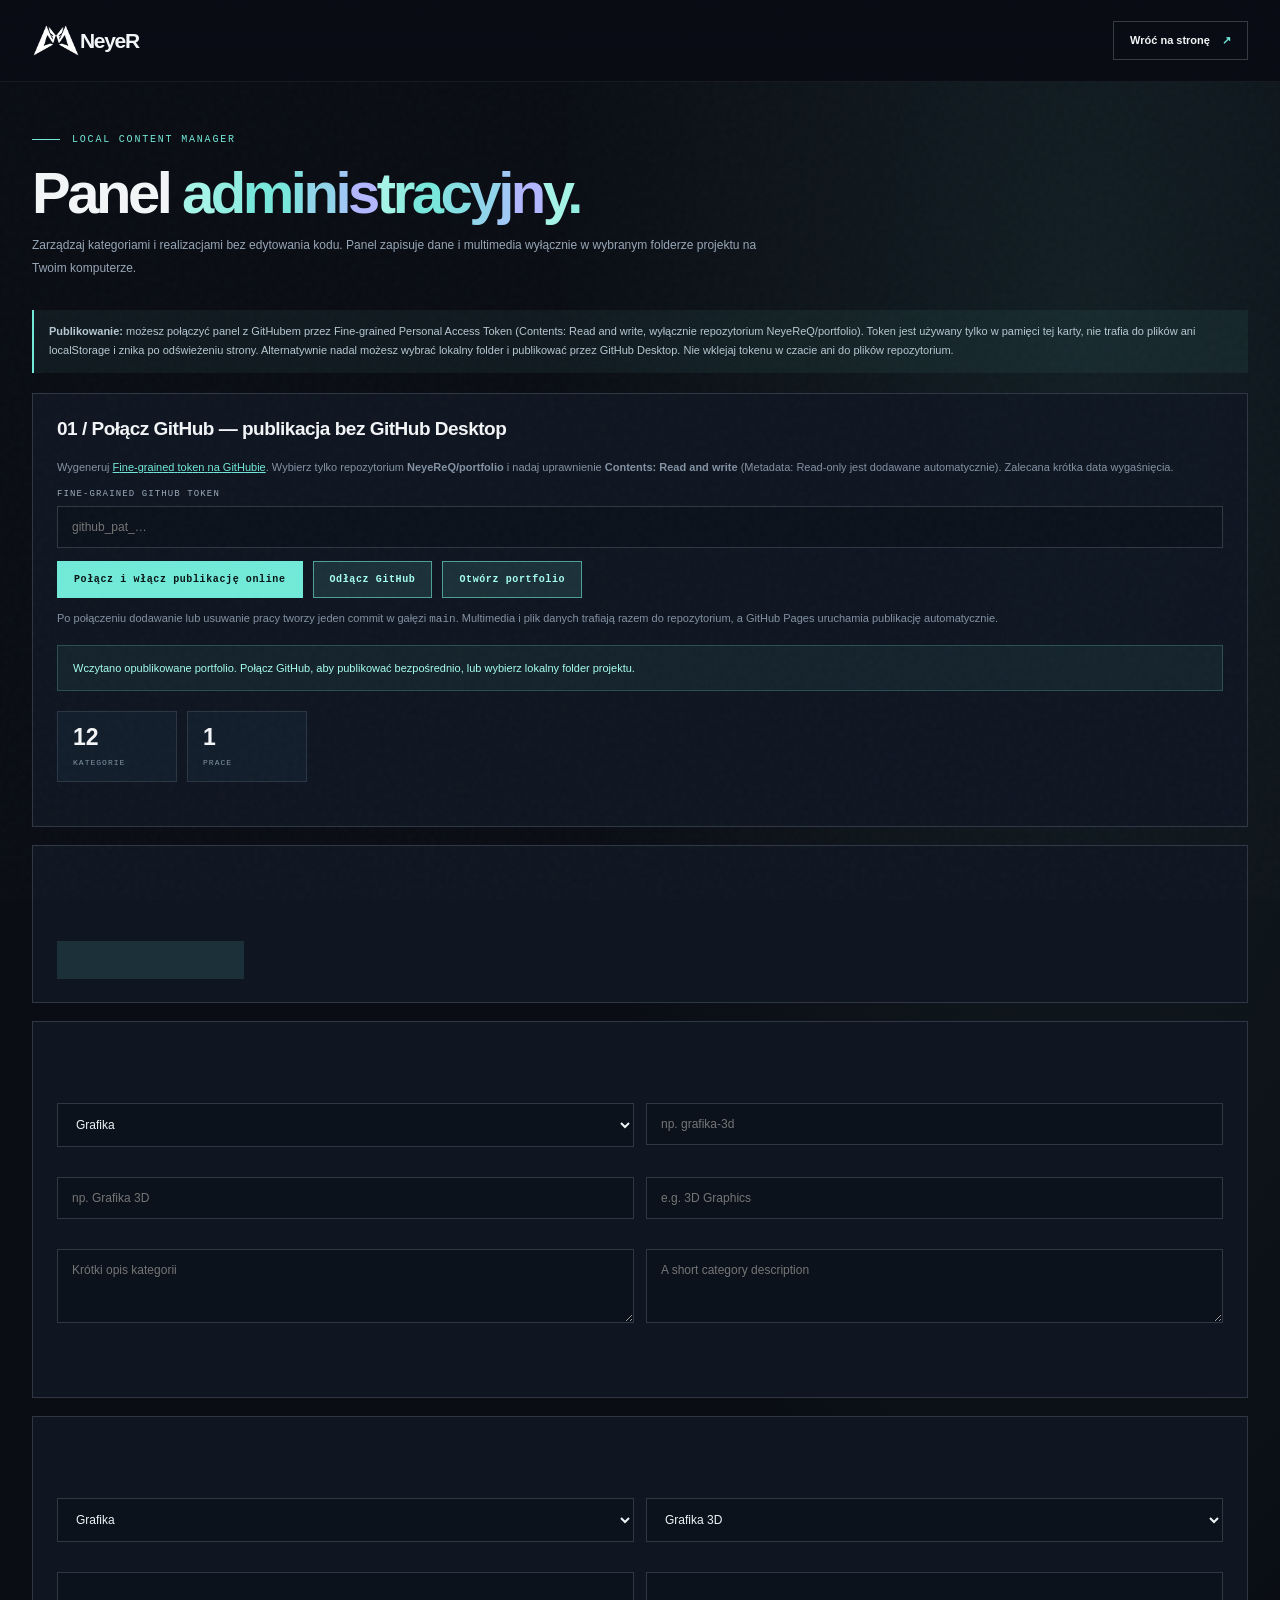
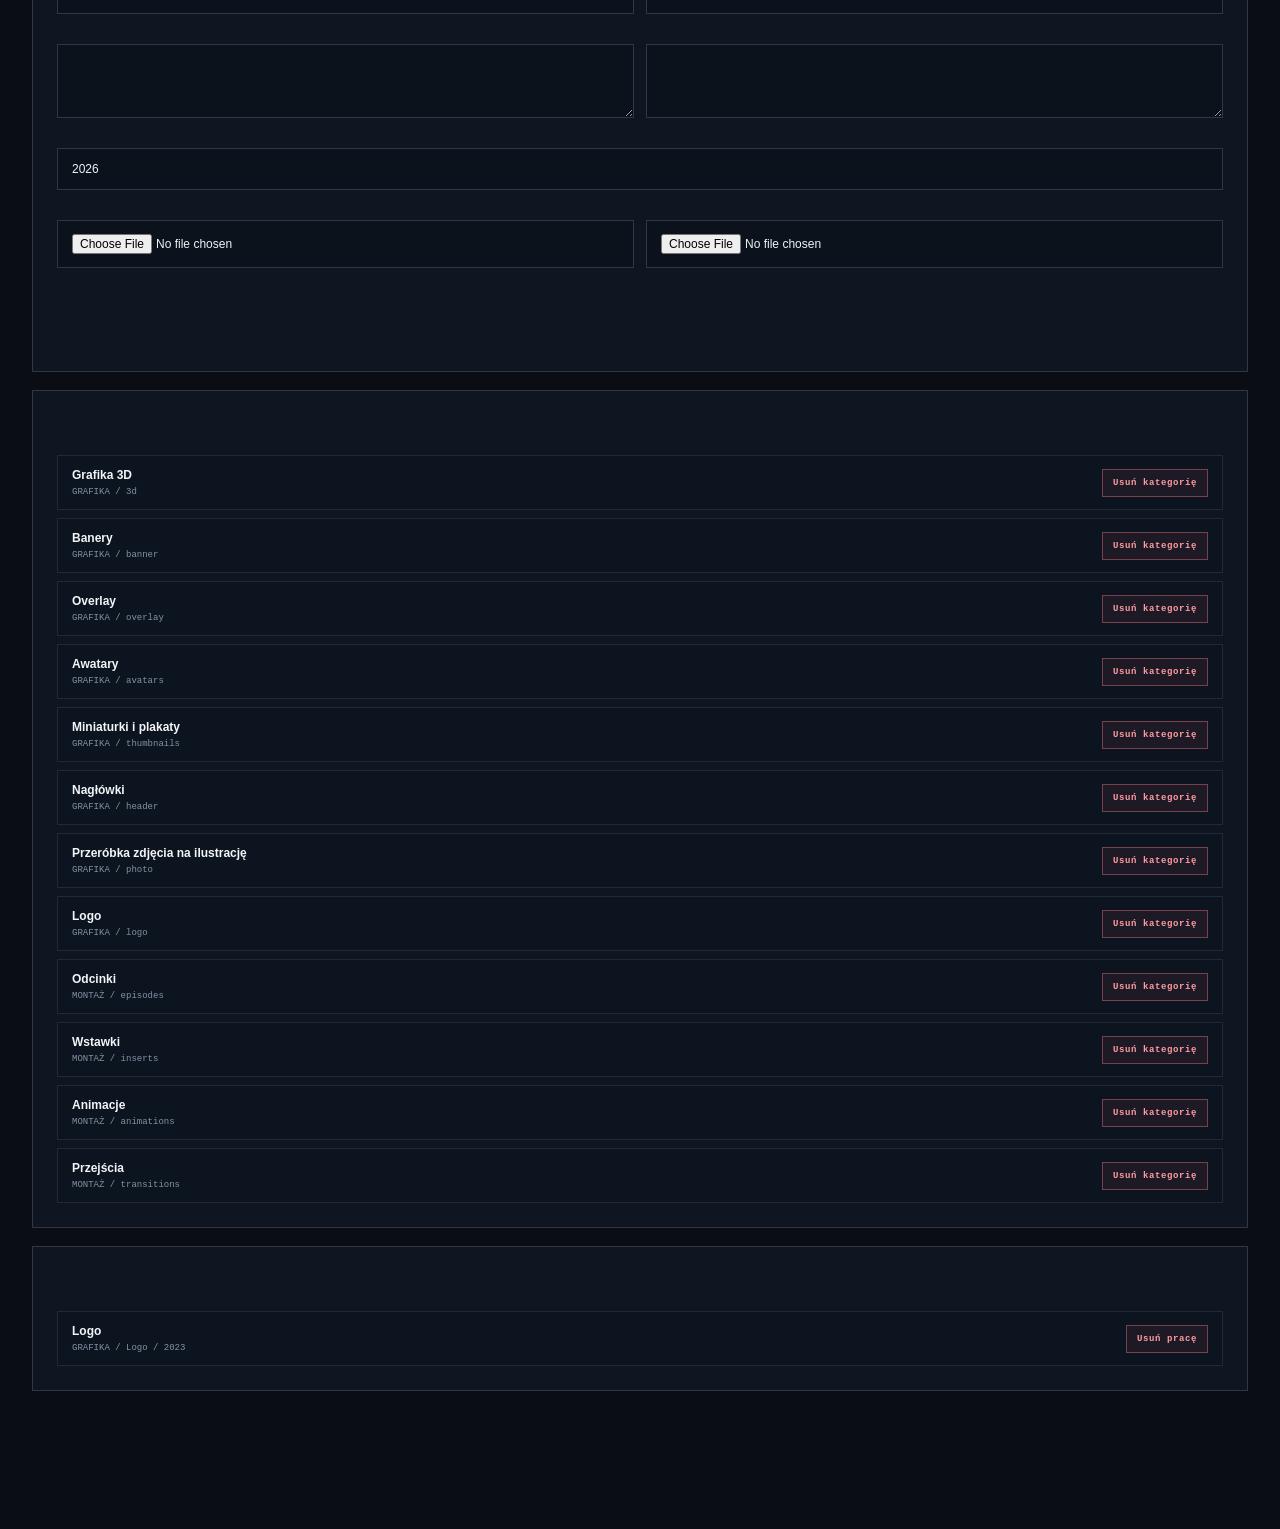
==== commit a1ac7d44: "Add direct GitHub publishing to the portfolio admin panel" ====
--- a/admin-local.html
+++ b/admin-local.html
@@ -2,8 +2,8 @@
 <html lang="pl">
 <head>
   <meta charset="utf-8"><meta name="viewport" content="width=device-width,initial-scale=1"><meta name="robots" content="noindex,nofollow,noarchive"><meta name="theme-color" content="#0a0d14">
-  <meta http-equiv="Content-Security-Policy" content="default-src 'self'; script-src 'self'; style-src 'self' 'unsafe-inline'; img-src 'self' data: blob:; media-src 'self' blob:; font-src 'self' data:; connect-src 'self'; object-src 'none'; base-uri 'self'; form-action 'self'; upgrade-insecure-requests">
-  <title>NeyeR — lokalny panel portfolio</title><link rel="icon" type="image/png" href="assets/favicon.png"><link rel="stylesheet" href="styles.css"><script src="admin-local.js" defer></script><script src="site.js?v=20261114-letter-typewriter-v26" defer></script>
+  <meta http-equiv="Content-Security-Policy" content="default-src 'self'; script-src 'self'; style-src 'self' 'unsafe-inline'; img-src 'self' data: blob:; media-src 'self' blob:; font-src 'self' data:; connect-src 'self' https://api.github.com; object-src 'none'; base-uri 'self'; form-action 'self'; upgrade-insecure-requests">
+  <title>NeyeR — lokalny panel portfolio</title><link rel="icon" type="image/png" href="assets/favicon.png"><link rel="stylesheet" href="styles.css"><script src="admin-local.js?v=20261114-direct-github-publish-v1" defer></script><script src="site.js?v=20261114-letter-typewriter-v26" defer></script>
   <style>
     .admin-shell{min-height:100vh;padding:52px 0 90px;background:radial-gradient(ellipse at 85% 8%,rgba(114,234,217,.08),transparent 35%),#0a0d14}.admin-head{display:flex;justify-content:space-between;align-items:flex-start;gap:20px;margin-bottom:30px}.admin-head h1{font-size:clamp(34px,5vw,58px);letter-spacing:-.06em;margin:14px 0 8px}.admin-head p{max-width:760px;color:#97a6b6;font-size:12px;line-height:1.9;margin:0}.admin-panel{border:1px solid rgba(213,226,240,.16);background:rgba(15,23,34,.94);padding:24px;margin:18px 0}.admin-panel h2{font-size:19px;letter-spacing:-.5px;margin:0 0 18px}.admin-row{display:grid;grid-template-columns:repeat(2,minmax(0,1fr));gap:12px}.admin-field{display:flex;flex-direction:column;gap:7px;margin-bottom:13px}.admin-field label{font:9px 'DM Mono',monospace;letter-spacing:1.1px;color:#9aa9b9;text-transform:uppercase}.admin-field input,.admin-field select,.admin-field textarea{width:100%;min-width:0;padding:13px 14px;border:1px solid rgba(213,226,240,.18);background:#0b121c;color:#edf4f6;font:12px Manrope,Arial,sans-serif;outline:none}.admin-field textarea{min-height:74px;resize:vertical}.admin-field input:focus,.admin-field select:focus,.admin-field textarea:focus{border-color:rgba(114,234,217,.7)}.admin-button{position:relative;isolation:isolate;overflow:hidden;border:1px solid rgba(114,234,217,.6);background:rgba(114,234,217,.12);color:#a6fff1;padding:12px 16px;font:700 10px 'DM Mono',monospace;letter-spacing:.6px;cursor:pointer;transition:background .2s}.admin-button:hover{background:rgba(114,234,217,.22)}.admin-button:not(:disabled)::before{content:"";position:absolute;z-index:-1;top:-85%;left:-90%;width:72%;height:270%;pointer-events:none;opacity:0;background:linear-gradient(112deg,transparent 12%,rgba(114,234,217,.025) 32%,rgba(114,234,217,.16) 49%,rgba(226,255,250,.18) 56%,transparent 82%);transform:translate3d(-20%,0,0) skewX(-18deg);transition:transform .9s cubic-bezier(.2,.7,.2,1),opacity .25s ease}.admin-button:not(:disabled):hover::before{opacity:1;transform:translate3d(260%,0,0) skewX(-18deg)}@media(prefers-reduced-motion:reduce){.admin-button::before{transition:none}}.admin-button.primary{background:#72ead9;color:#081414}.admin-button.danger{border-color:rgba(255,120,130,.4);background:rgba(255,120,130,.07);color:#ff9ba2}.admin-button:disabled{opacity:.4;cursor:not-allowed}.admin-status{padding:13px 15px;margin:15px 0;border:1px solid rgba(114,234,217,.22);background:rgba(114,234,217,.06);color:#a6c5c8;font-size:11px;line-height:1.7}.admin-status.error{border-color:rgba(255,120,130,.35);background:rgba(255,120,130,.06);color:#ffb0b5}.admin-status.ok{color:#a6fff1}.admin-list{display:grid;gap:8px}.admin-list-item{display:flex;align-items:center;justify-content:space-between;gap:14px;padding:12px 14px;background:#0c1420;border:1px solid rgba(213,226,240,.1)}.admin-list-item strong{display:block;font-size:12px}.admin-list-item small{display:block;color:#8392a3;font:9px 'DM Mono',monospace;margin-top:5px}.admin-list-actions{display:flex;gap:7px;flex:0 0 auto}.admin-list-actions button{padding:8px 10px;font-size:9px}.admin-muted{color:#8392a3;font-size:11px;line-height:1.8}.admin-upload-hint{color:#8192a4;font-size:10px;line-height:1.7;margin-top:5px}.admin-top-actions{display:flex;gap:10px;flex-wrap:wrap}.admin-counts{display:flex;gap:10px;flex-wrap:wrap;margin:20px 0}.admin-count{padding:12px 15px;background:#121e2b;border:1px solid rgba(213,226,240,.12);min-width:120px}.admin-count strong{display:block;font-size:23px}.admin-count span{color:#8292a3;font:8px 'DM Mono',monospace;text-transform:uppercase;letter-spacing:1px}.admin-warning{border-left:2px solid #72ead9;padding:12px 15px;background:rgba(114,234,217,.06);color:#b7c8d2;font-size:11px;line-height:1.8;margin:20px 0}.admin-link{color:#72ead9;text-decoration:underline}.admin-hidden{display:none!important}@media(max-width:650px){.admin-panel{padding:17px}.admin-row{grid-template-columns:1fr}.admin-head{flex-direction:column}.admin-list-item{align-items:flex-start;flex-direction:column}.admin-list-actions{width:100%}.admin-list-actions button{flex:1}}
   </style>
@@ -13,8 +13,9 @@
   <header class="site-header"><div class="header-inner wrap"><a class="brand" href="index.html"><span class="brand-mark"><img src="assets/logo-mark.png" alt=""></span><span class="brand-word">NeyeR</span></a><a href="index.html" class="header-cta">Wróć na stronę <span>↗</span></a></div></header>
   <main class="admin-shell"><div class="wrap">
     <div class="admin-head"><div><div class="eyebrow"><span class="eyebrow-line"></span><span>LOCAL CONTENT MANAGER</span></div><h1>Panel <span class="title-accent">administracyjny.</span></h1><p>Zarządzaj kategoriami i realizacjami bez edytowania kodu. Panel zapisuje dane i multimedia wyłącznie w wybranym folderze projektu na Twoim komputerze.</p></div></div>
-    <div class="admin-warning"><strong>Bezpieczny tryb lokalny:</strong> panel nie ma tokenu GitHub, hasła ani połączenia zapisującego na serwerze. Nie wysyła Twoich plików do żadnego API. Zapisane zmiany pojawią się na publicznej stronie dopiero po zatwierdzeniu ich w repozytorium i wykonaniu Push. To nie jest prywatny panel online — dostęp do tej strony sam w sobie nie daje nikomu dostępu do Twojego GitHuba.</div>
-    <section class="admin-panel"><h2>01 / Połącz folder strony</h2><p class="admin-muted">Wybierz folder projektu NeyeR — ten, w którym znajdują się pliki <code>index.html</code> i <code>portfolio-data.json</code>.</p><div class="admin-top-actions"><button class="admin-button primary" id="connectFolder">Wybierz folder projektu</button><a class="admin-button" href="index.html">Otwórz portfolio</a></div><div class="admin-status" id="status">Najpierw wybierz folder projektu. Wspierana przeglądarka: Chrome lub Edge na GitHub Pages (HTTPS).</div><div class="admin-counts"><div class="admin-count"><strong id="categoryCount">—</strong><span>Kategorie</span></div><div class="admin-count"><strong id="projectCount">—</strong><span>Prace</span></div></div></section>
+    <div class="admin-warning"><strong>Publikowanie:</strong> możesz połączyć panel z GitHubem przez Fine-grained Personal Access Token (Contents: Read and write, wyłącznie repozytorium NeyeReQ/portfolio). Token jest używany tylko w pamięci tej karty, nie trafia do plików ani localStorage i znika po odświeżeniu strony. Alternatywnie nadal możesz wybrać lokalny folder i publikować przez GitHub Desktop. Nie wklejaj tokenu w czacie ani do plików repozytorium.</div>
+    <section class="admin-panel"><h2>01 / Połącz GitHub — publikacja bez GitHub Desktop</h2><p class="admin-muted">Wygeneruj <a class="admin-link" href="https://github.com/settings/personal-access-tokens/new" target="_blank" rel="noopener noreferrer">Fine-grained token na GitHubie</a>. Wybierz tylko repozytorium <strong>NeyeReQ/portfolio</strong> i nadaj uprawnienie <strong>Contents: Read and write</strong> (Metadata: Read-only jest dodawane automatycznie). Zalecana krótka data wygaśnięcia.</p><div class="admin-field"><label for="githubToken">Fine-grained GitHub token</label><input id="githubToken" type="password" autocomplete="off" autocapitalize="none" spellcheck="false" placeholder="github_pat_…"></div><div class="admin-top-actions"><button class="admin-button primary" id="connectGitHub" type="button">Połącz i włącz publikację online</button><button class="admin-button" id="disconnectGitHub" type="button">Odłącz GitHub</button><a class="admin-button" href="index.html">Otwórz portfolio</a></div><p class="admin-muted">Po połączeniu dodawanie lub usuwanie pracy tworzy jeden commit w gałęzi <code>main</code>. Multimedia i plik danych trafiają razem do repozytorium, a GitHub Pages uruchamia publikację automatycznie.</p><div class="admin-status" id="status">Najpierw połącz GitHub lub wybierz lokalny folder projektu.</div><div class="admin-counts"><div class="admin-count"><strong id="categoryCount">—</strong><span>Kategorie</span></div><div class="admin-count"><strong id="projectCount">—</strong><span>Prace</span></div></div></section>
+    <section class="admin-panel"><h2>Tryb alternatywny / lokalny folder</h2><p class="admin-muted">Możesz nadal wybrać lokalny folder projektu. W tym trybie panel zapisuje wyłącznie na komputerze, a publikacja wymaga Commit i Push w GitHub Desktop.</p><div class="admin-top-actions"><button class="admin-button" id="connectFolder">Wybierz folder projektu</button></div></section>
 
     <section class="admin-panel" id="categoryPanel"><h2>02 / Dodaj kategorię</h2><form id="categoryForm">
       <div class="admin-row"><div class="admin-field"><label for="categoryType">Sekcja</label><select id="categoryType"><option value="graphics">Grafika</option><option value="video">Montaż</option></select></div><div class="admin-field"><label for="categoryId">Identyfikator (automatyczny)</label><input id="categoryId" placeholder="np. grafika-3d" disabled></div></div>
@@ -34,6 +35,6 @@
 
     <section class="admin-panel"><h2>04 / Twoje kategorie</h2><div id="categoryList" class="admin-list"><p class="admin-muted">Wybierz folder projektu, aby zobaczyć kategorie.</p></div></section>
     <section class="admin-panel"><h2>05 / Opublikowane realizacje</h2><div id="projectList" class="admin-list"><p class="admin-muted">Wybierz folder projektu, aby zobaczyć prace.</p></div></section>
-    <p class="admin-muted">Po zapisaniu zmian otwórz GitHub Desktop, sprawdź listę zmienionych plików, wpisz opis commita i wybierz <strong>Commit to main</strong>, a następnie <strong>Push origin</strong>. Nie dodawaj do repozytorium żadnych haseł ani tokenów.</p>
+    <p class="admin-muted">W trybie online sukces oznacza wysłanie commit do <code>main</code>; widoczność na stronie następuje po zakończeniu wdrożenia GitHub Pages. W trybie lokalnym nadal wymagane są Commit i Push. Nigdy nie zapisuj tokenu GitHub w repozytorium.</p>
   </div></main>
 </body></html>
--- a/styles.css
+++ b/styles.css
@@ -919,7 +919,7 @@
 }
 .typewriter-target.typewriter-active .typewriter-char{
   animation-name:neyerTypeChar!important;
-  animation-duration:.34s!important;
+  animation-duration:var(--typewriter-duration,.34s)!important;
   animation-timing-function:cubic-bezier(.2,.75,.25,1)!important;
   animation-iteration-count:1!important;
   animation-fill-mode:both!important;
@@ -954,3 +954,29 @@
     opacity:1!important;transform:none!important;filter:none!important;animation:none!important
   }
 }
+
+
+/* About: keep the main heading and biography on the original letter reveal,
+   while qualification and language panels enter as complete surfaces. */
+#about .credential-card.reveal{
+  transition:opacity .68s cubic-bezier(.2,.75,.25,1),
+             transform .78s cubic-bezier(.16,1,.3,1),
+             border-color .3s;
+}
+#about .credential-card.reveal.reveal-pending:not(.is-visible),
+#about .language-level.reveal.reveal-pending:not(.is-visible){
+  opacity:0;
+  transform:translate3d(0,34px,0) scale(.985);
+  transition-delay:var(--delay,0ms);
+  will-change:opacity,transform;
+}
+#about .credential-card.reveal.reveal-pending.is-visible,
+#about .language-level.reveal.reveal-pending.is-visible{
+  opacity:1;
+  transform:translate3d(0,0,0) scale(1);
+  will-change:auto;
+}
+#about .credential-card.reveal.reveal-pending.is-visible:hover,
+#about .credential-card.reveal.reveal-pending.is-visible:focus-within{
+  transform:translate3d(0,-3px,0) scale(1);
+}
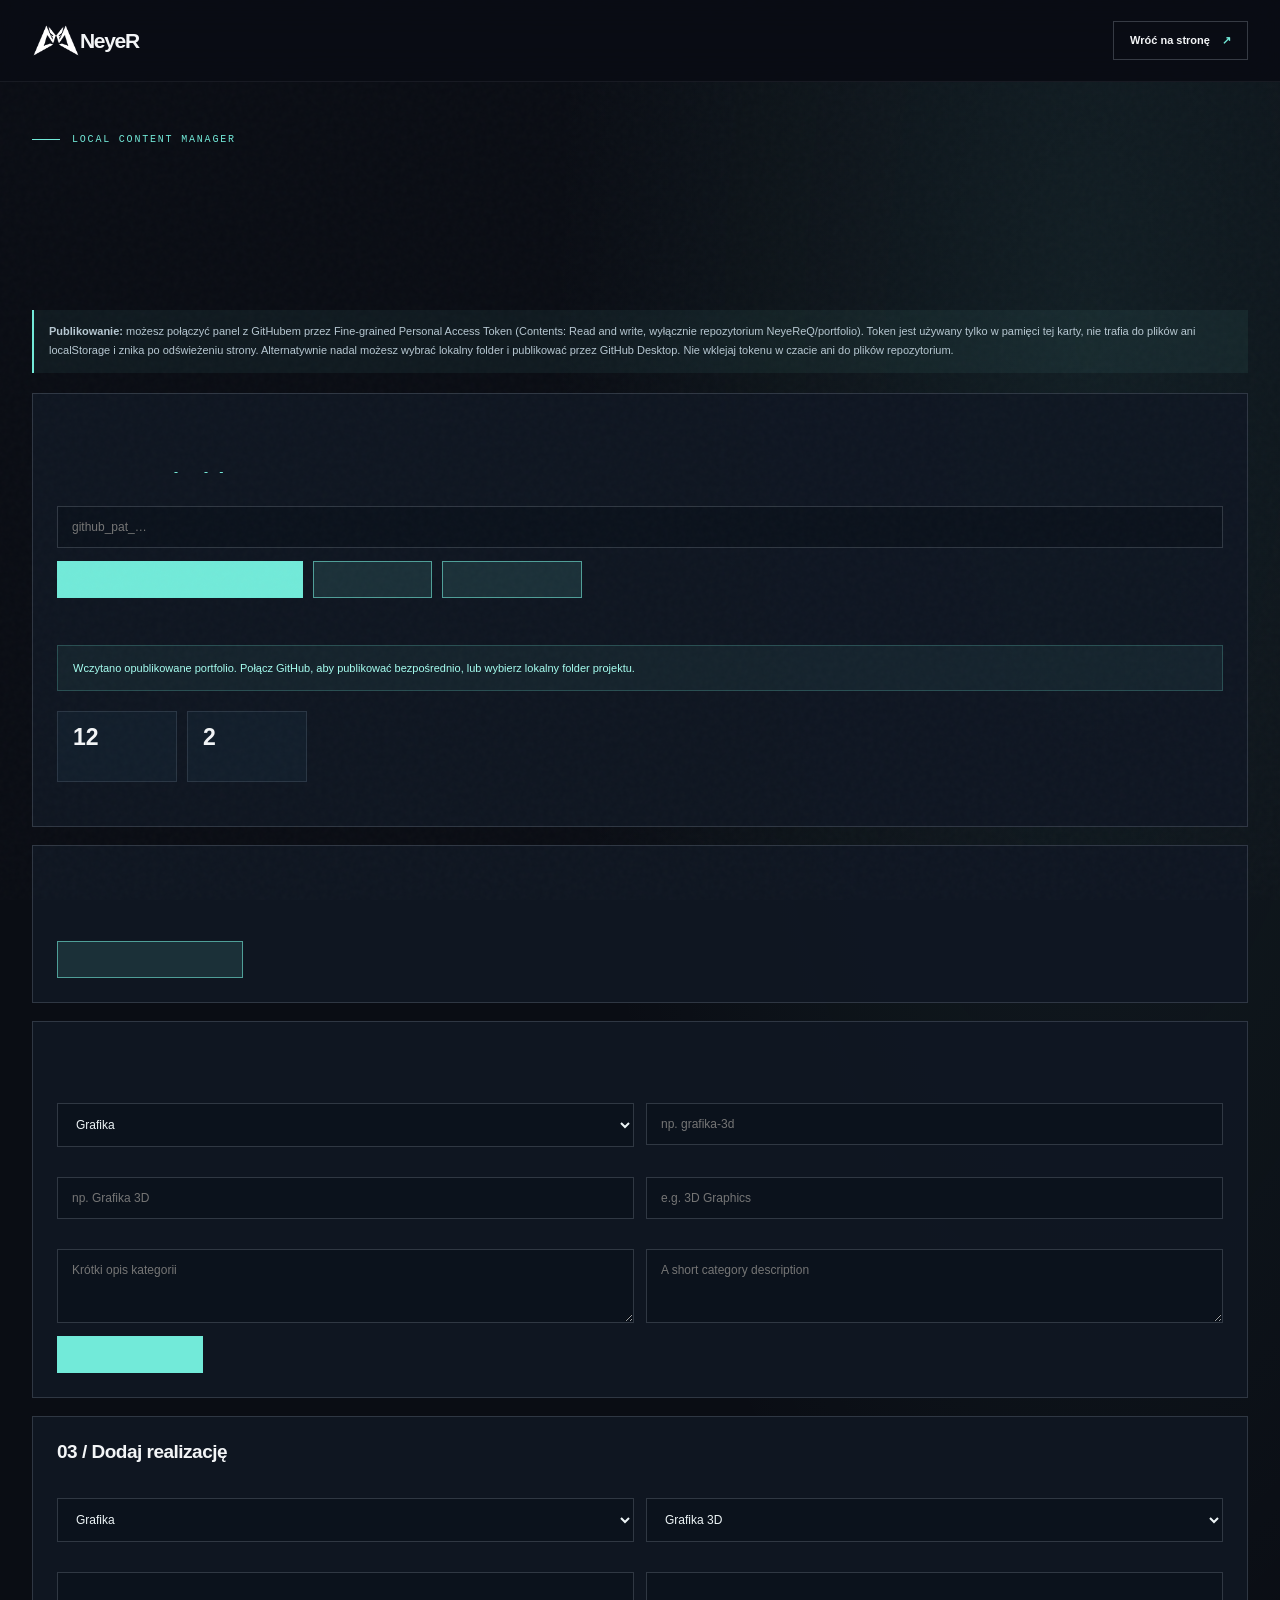
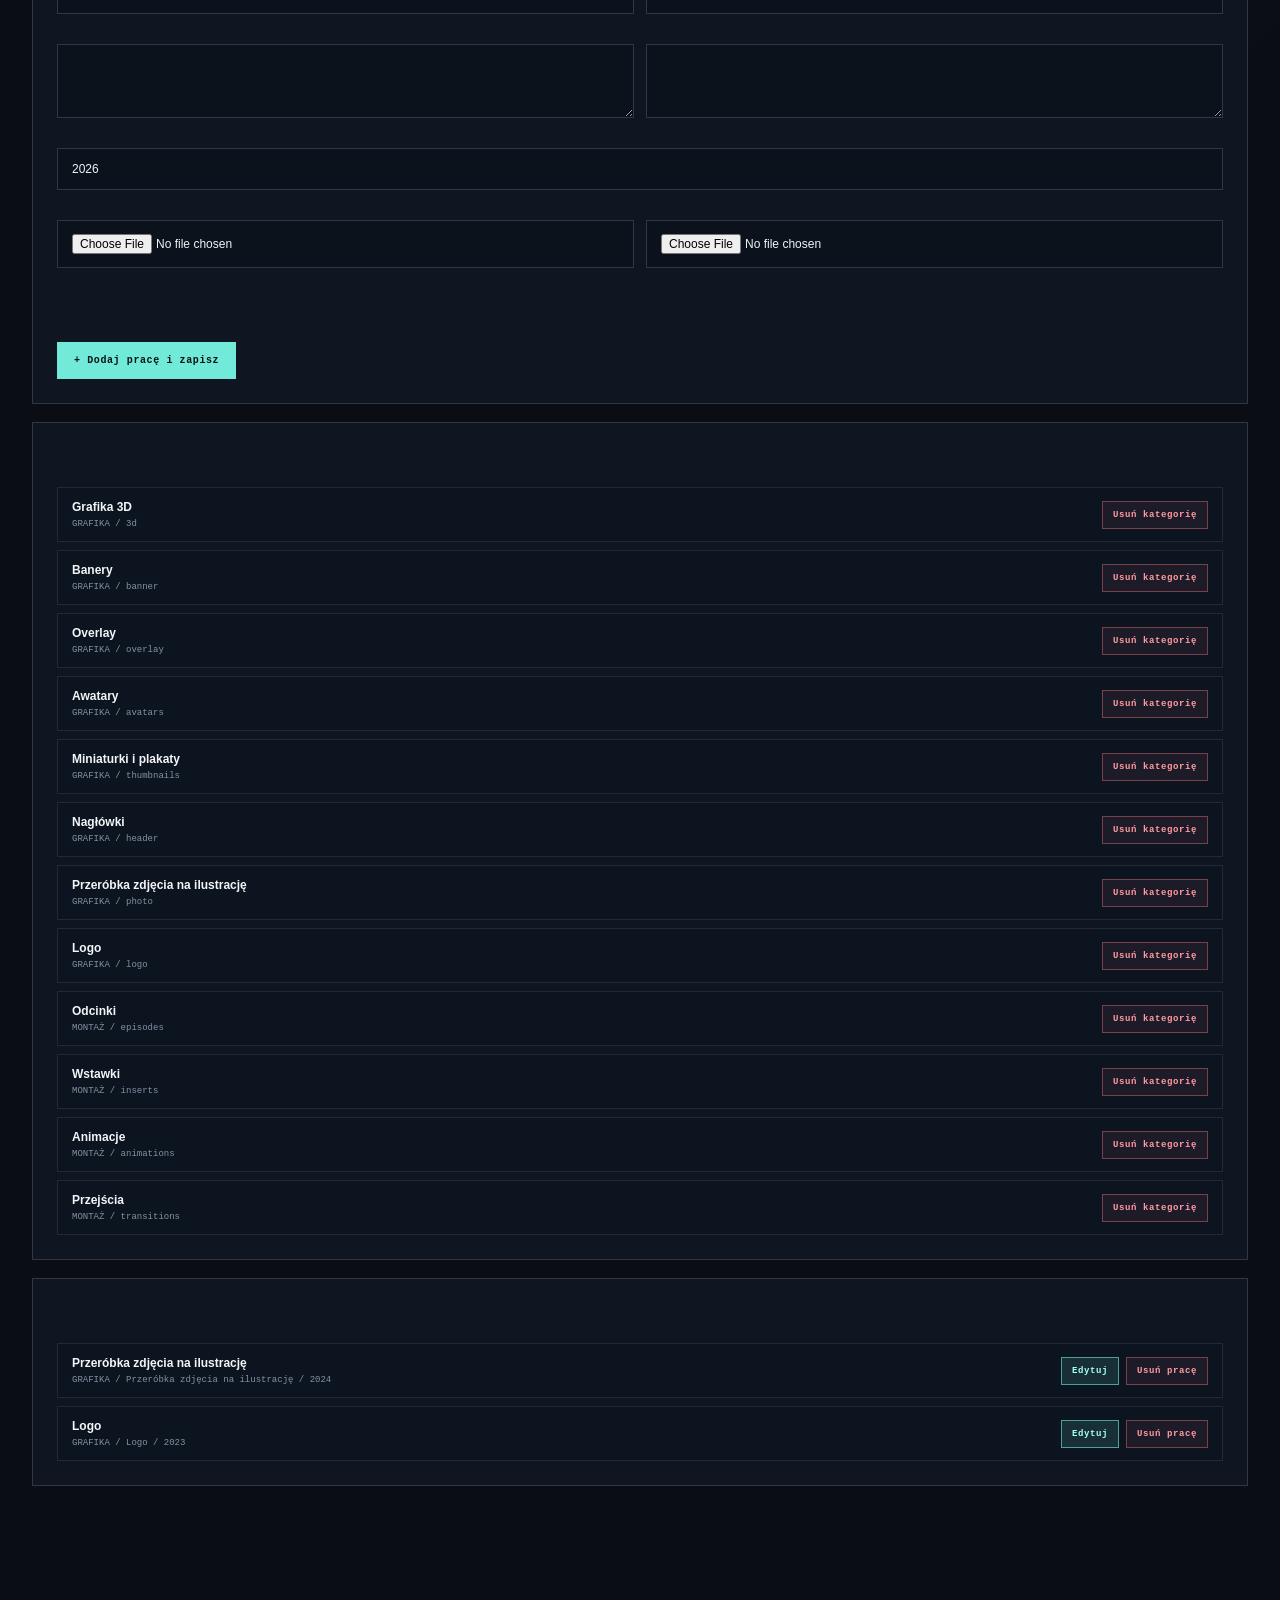
==== commit 5f59d058: "Add project editing to the portfolio admin panel" ====
--- a/admin-local.html
+++ b/admin-local.html
@@ -24,13 +24,14 @@
       <button class="admin-button primary" type="submit">+ Dodaj kategorię</button>
     </form></section>
 
-    <section class="admin-panel"><h2>03 / Dodaj realizację</h2><form id="projectForm">
+    <section class="admin-panel" id="projectPanel"><h2 id="projectFormHeading">03 / Dodaj realizację</h2><form id="projectForm">
       <div class="admin-row"><div class="admin-field"><label for="projectType">Sekcja</label><select id="projectType"><option value="graphics">Grafika</option><option value="video">Montaż</option></select></div><div class="admin-field"><label for="projectCategory">Kategoria</label><select id="projectCategory" required></select></div></div>
       <div class="admin-row"><div class="admin-field"><label for="projectTitlePl">Tytuł po polsku</label><input id="projectTitlePl" required maxlength="100"></div><div class="admin-field"><label for="projectTitleEn">Title in English</label><input id="projectTitleEn" required maxlength="100"></div></div>
       <div class="admin-row"><div class="admin-field"><label for="projectDescPl">Opis po polsku</label><textarea id="projectDescPl" maxlength="500"></textarea></div><div class="admin-field"><label for="projectDescEn">Description in English</label><textarea id="projectDescEn" maxlength="500"></textarea></div></div>
       <div class="admin-field"><label for="projectYear">Rok</label><input id="projectYear" type="number" min="2000" max="2100" value="2026"></div>
-      <div class="admin-row"><div class="admin-field"><label for="projectMedia">Plik pracy (grafika lub film)</label><input id="projectMedia" type="file" accept="image/*,video/mp4,video/webm,video/quicktime"><div class="admin-upload-hint">Grafika: PNG, JPG, WebP. Montaż: MP4 lub WebM. Plik zostanie skopiowany do assets/projects.</div></div><div class="admin-field"><label for="projectThumbnail">Miniatura filmu (opcjonalna)</label><input id="projectThumbnail" type="file" accept="image/*"><div class="admin-upload-hint">Dodaj obraz, który będzie widoczny na kafelku zamiast pustego podglądu.</div></div></div>
-      <button class="admin-button primary" type="submit">+ Dodaj pracę i zapisz</button>
+      <div class="admin-row"><div class="admin-field"><label for="projectMedia">Plik pracy (grafika lub film)</label><input id="projectMedia" type="file" accept="image/*,video/mp4,video/webm,video/quicktime"><div class="admin-upload-hint">Grafika: PNG, JPG, WebP. Przy edycji wybierz plik tylko wtedy, gdy chcesz zastąpić aktualny.</div></div><div class="admin-field"><label for="projectThumbnail">Miniatura filmu (opcjonalna)</label><input id="projectThumbnail" type="file" accept="image/*"><div class="admin-upload-hint">Przy edycji nowe zdjęcie zastąpi obecną miniaturę; puste pole zachowa aktualną.</div></div></div>
+      <p class="admin-upload-hint" id="projectCurrentMedia">Nie wybrano pracy do edycji.</p>
+      <div class="admin-top-actions"><button class="admin-button primary" id="projectSubmitButton" type="submit">+ Dodaj pracę i zapisz</button><button class="admin-button" id="cancelProjectEdit" type="button" hidden>Anuluj edycję</button></div>
     </form></section>
 
     <section class="admin-panel"><h2>04 / Twoje kategorie</h2><div id="categoryList" class="admin-list"><p class="admin-muted">Wybierz folder projektu, aby zobaczyć kategorie.</p></div></section>
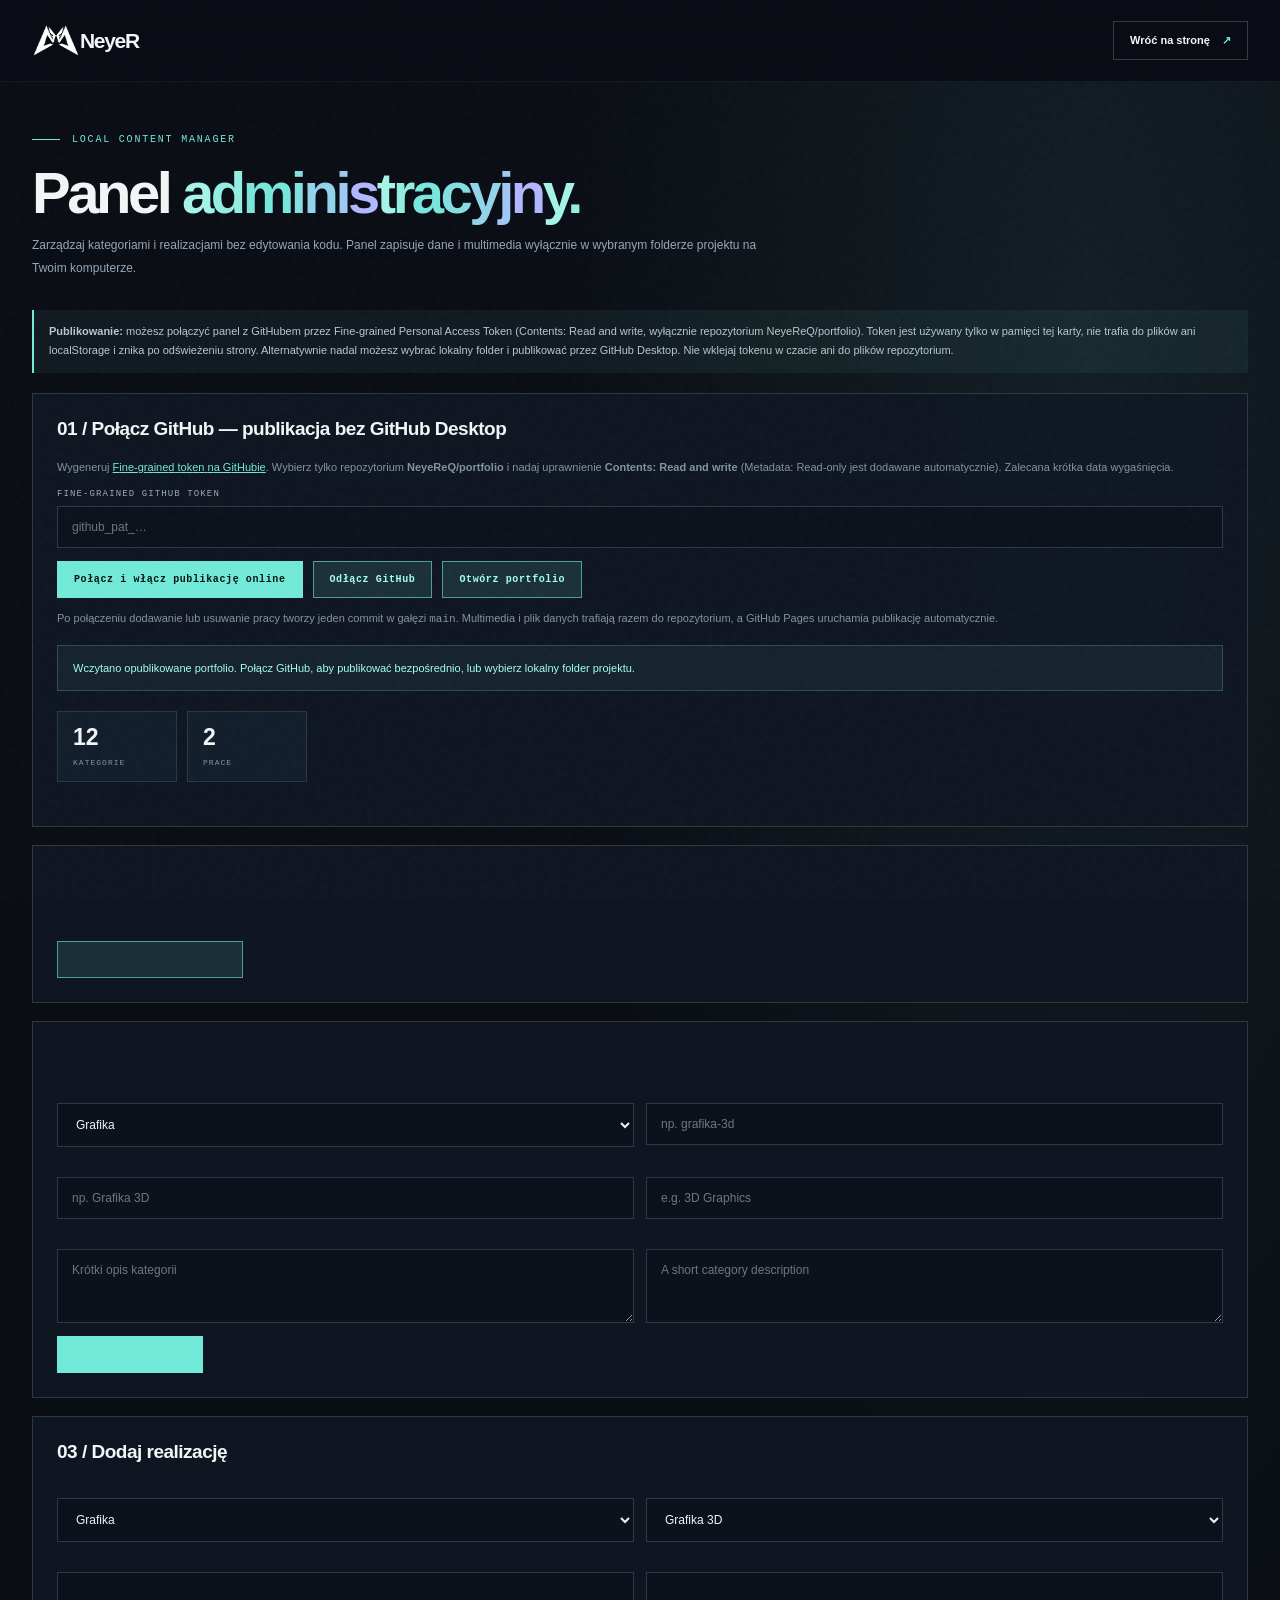
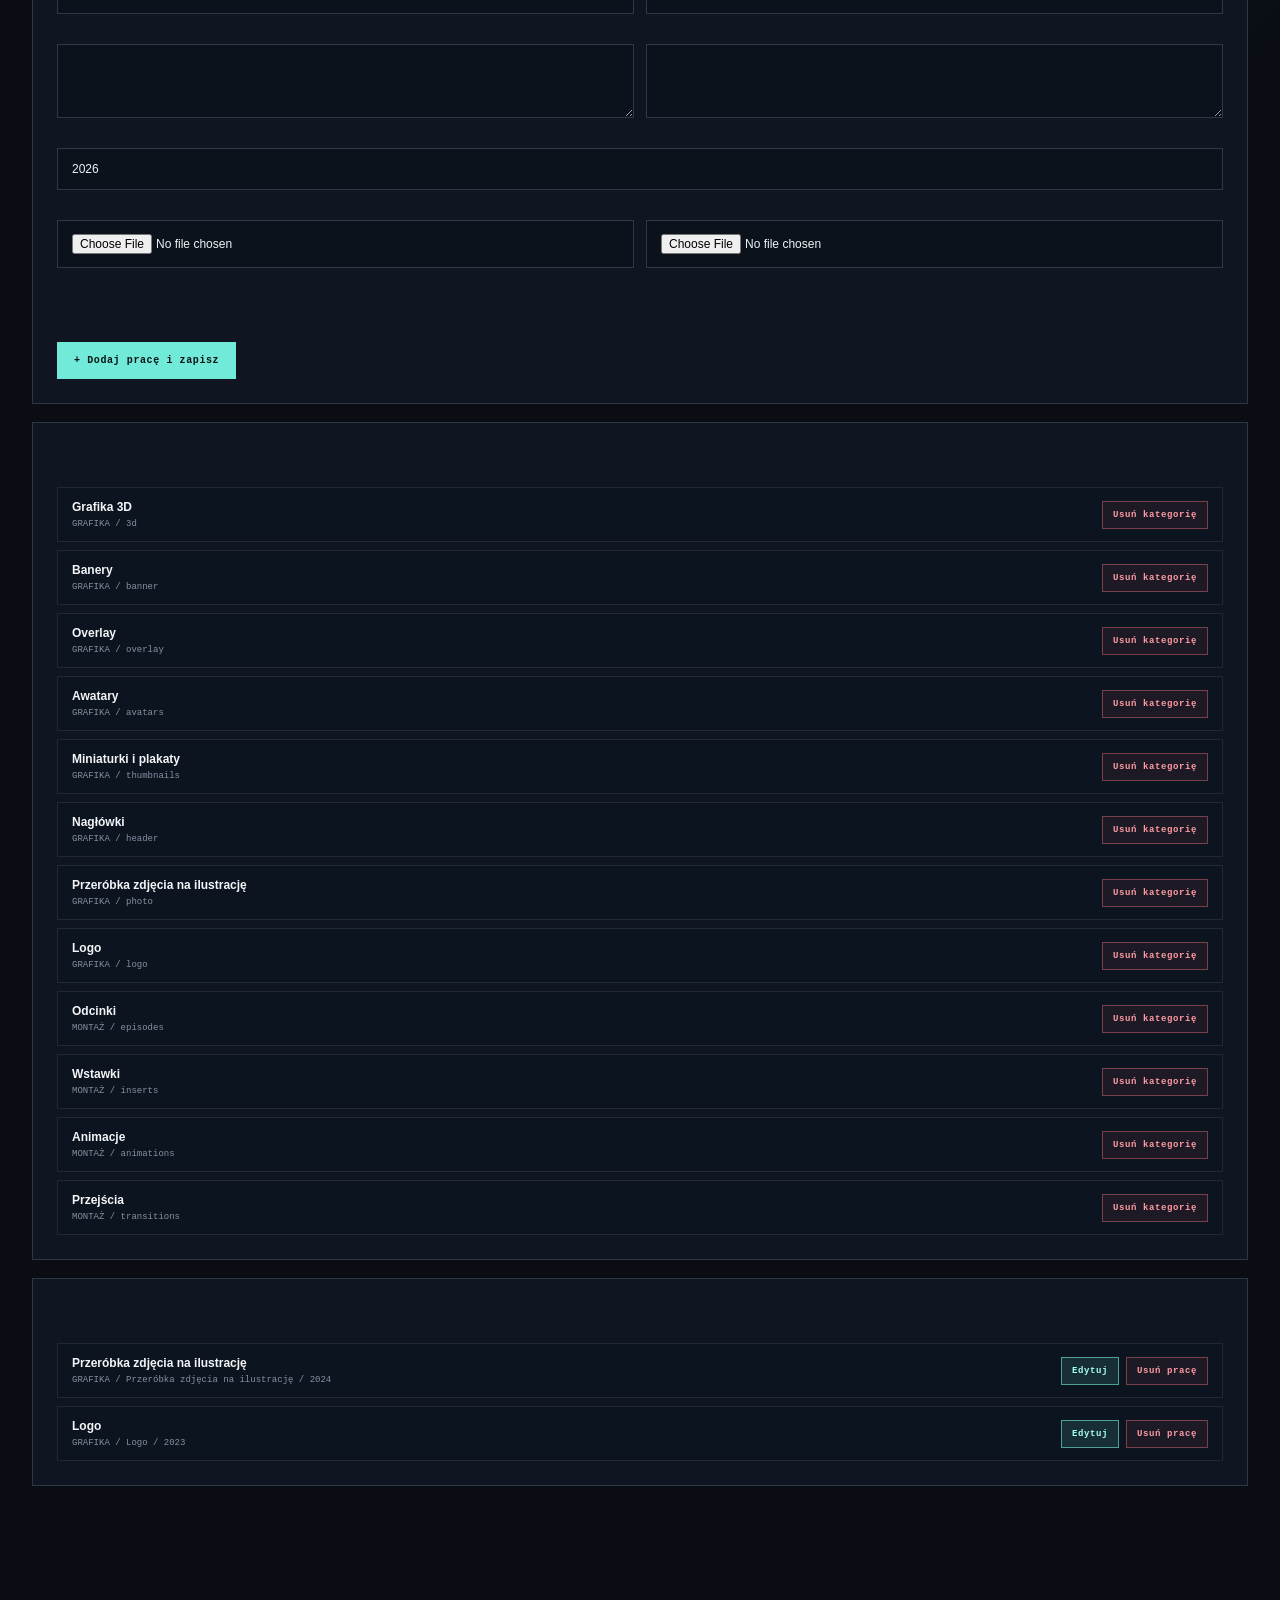
==== commit efa3c7bd: "Add verified save and publication progress screen to admin" ====
--- a/admin-local.html
+++ b/admin-local.html
@@ -3,13 +3,49 @@
 <head>
   <meta charset="utf-8"><meta name="viewport" content="width=device-width,initial-scale=1"><meta name="robots" content="noindex,nofollow,noarchive"><meta name="theme-color" content="#0a0d14">
   <meta http-equiv="Content-Security-Policy" content="default-src 'self'; script-src 'self'; style-src 'self' 'unsafe-inline'; img-src 'self' data: blob:; media-src 'self' blob:; font-src 'self' data:; connect-src 'self' https://api.github.com; object-src 'none'; base-uri 'self'; form-action 'self'; upgrade-insecure-requests">
-  <title>NeyeR — lokalny panel portfolio</title><link rel="icon" type="image/png" href="assets/favicon.png"><link rel="stylesheet" href="styles.css"><script src="admin-local.js?v=20261114-direct-github-publish-v1" defer></script><script src="site.js?v=20261114-letter-typewriter-v26" defer></script>
+  <title>NeyeR — lokalny panel portfolio</title><link rel="icon" type="image/png" href="assets/favicon.png"><link rel="stylesheet" href="styles.css"><script src="admin-local.js?v=20261114-verified-publish-screen-v1" defer></script><script src="site.js?v=20261114-letter-typewriter-v26" defer></script>
   <style>
+    .publish-screen{position:fixed;inset:0;z-index:100000;display:flex;align-items:center;justify-content:center;padding:24px;background:rgba(4,8,14,.94);backdrop-filter:blur(18px);opacity:0;visibility:hidden;transition:opacity .3s ease,visibility .3s ease}
+    .publish-screen[hidden]{display:none!important}
+    .publish-screen.is-visible{opacity:1;visibility:visible}
+    .publish-screen-panel{width:min(520px,100%);padding:clamp(26px,5vw,42px);border:1px solid rgba(114,234,217,.25);background:linear-gradient(145deg,rgba(20,32,46,.98),rgba(9,15,24,.99));box-shadow:0 30px 100px rgba(0,0,0,.45),inset 0 1px rgba(255,255,255,.035);text-align:left}
+    .publish-kicker{display:flex;align-items:center;gap:10px;color:#72ead9;font:9px 'DM Mono',monospace;letter-spacing:1.8px;text-transform:uppercase}
+    .publish-kicker:before{content:"";width:7px;height:7px;border-radius:50%;background:#72ead9;box-shadow:0 0 15px rgba(114,234,217,.8);animation:publishPulse 1.4s ease-in-out infinite}
+    .publish-screen h2{margin:25px 0 9px;color:#f2f7fa;font-size:clamp(25px,5vw,36px);letter-spacing:-1.6px}
+    .publish-message{min-height:42px;margin:0;color:#a8b6c5;font-size:12px;line-height:1.8}
+    .publish-progress-track{position:relative;height:9px;margin:28px 0 13px;overflow:hidden;border:1px solid rgba(213,226,240,.13);border-radius:99px;background:rgba(255,255,255,.055)}
+    .publish-progress-fill{position:relative;width:3%;height:100%;border-radius:99px;background:linear-gradient(90deg,#42bfae,#9affed);box-shadow:0 0 18px rgba(114,234,217,.36);transition:width .45s cubic-bezier(.2,.7,.2,1)}
+    .publish-progress-fill:after{content:"";position:absolute;inset:0;background:linear-gradient(100deg,transparent,rgba(255,255,255,.55),transparent);transform:translateX(-100%);animation:publishShimmer 1.6s ease-in-out infinite}
+    .publish-meta{display:flex;justify-content:space-between;gap:16px;color:#718294;font:9px 'DM Mono',monospace;letter-spacing:.5px}
+    .publish-meta strong{color:#72ead9;font-size:11px}
+    .publish-actions{display:flex;gap:9px;margin-top:24px}
+    .publish-screen.is-complete .publish-progress-fill{background:linear-gradient(90deg,#48d8b7,#b0ffe7)}
+    .publish-screen.is-error .publish-progress-fill{background:linear-gradient(90deg,#b96b74,#ff9ba2);box-shadow:0 0 16px rgba(255,120,130,.25)}
+    .publish-screen.is-error .publish-kicker{color:#ff9ba2}
+    .publish-screen.is-error .publish-kicker:before{background:#ff9ba2;box-shadow:0 0 15px rgba(255,120,130,.6);animation:none}
+    @keyframes publishShimmer{to{transform:translateX(100%)}}
+    @keyframes publishPulse{50%{opacity:.35;transform:scale(.75)}}
+    @media(prefers-reduced-motion:reduce){.publish-screen,.publish-progress-fill{transition:none}.publish-progress-fill:after,.publish-kicker:before{animation:none}}
     .admin-shell{min-height:100vh;padding:52px 0 90px;background:radial-gradient(ellipse at 85% 8%,rgba(114,234,217,.08),transparent 35%),#0a0d14}.admin-head{display:flex;justify-content:space-between;align-items:flex-start;gap:20px;margin-bottom:30px}.admin-head h1{font-size:clamp(34px,5vw,58px);letter-spacing:-.06em;margin:14px 0 8px}.admin-head p{max-width:760px;color:#97a6b6;font-size:12px;line-height:1.9;margin:0}.admin-panel{border:1px solid rgba(213,226,240,.16);background:rgba(15,23,34,.94);padding:24px;margin:18px 0}.admin-panel h2{font-size:19px;letter-spacing:-.5px;margin:0 0 18px}.admin-row{display:grid;grid-template-columns:repeat(2,minmax(0,1fr));gap:12px}.admin-field{display:flex;flex-direction:column;gap:7px;margin-bottom:13px}.admin-field label{font:9px 'DM Mono',monospace;letter-spacing:1.1px;color:#9aa9b9;text-transform:uppercase}.admin-field input,.admin-field select,.admin-field textarea{width:100%;min-width:0;padding:13px 14px;border:1px solid rgba(213,226,240,.18);background:#0b121c;color:#edf4f6;font:12px Manrope,Arial,sans-serif;outline:none}.admin-field textarea{min-height:74px;resize:vertical}.admin-field input:focus,.admin-field select:focus,.admin-field textarea:focus{border-color:rgba(114,234,217,.7)}.admin-button{position:relative;isolation:isolate;overflow:hidden;border:1px solid rgba(114,234,217,.6);background:rgba(114,234,217,.12);color:#a6fff1;padding:12px 16px;font:700 10px 'DM Mono',monospace;letter-spacing:.6px;cursor:pointer;transition:background .2s}.admin-button:hover{background:rgba(114,234,217,.22)}.admin-button:not(:disabled)::before{content:"";position:absolute;z-index:-1;top:-85%;left:-90%;width:72%;height:270%;pointer-events:none;opacity:0;background:linear-gradient(112deg,transparent 12%,rgba(114,234,217,.025) 32%,rgba(114,234,217,.16) 49%,rgba(226,255,250,.18) 56%,transparent 82%);transform:translate3d(-20%,0,0) skewX(-18deg);transition:transform .9s cubic-bezier(.2,.7,.2,1),opacity .25s ease}.admin-button:not(:disabled):hover::before{opacity:1;transform:translate3d(260%,0,0) skewX(-18deg)}@media(prefers-reduced-motion:reduce){.admin-button::before{transition:none}}.admin-button.primary{background:#72ead9;color:#081414}.admin-button.danger{border-color:rgba(255,120,130,.4);background:rgba(255,120,130,.07);color:#ff9ba2}.admin-button:disabled{opacity:.4;cursor:not-allowed}.admin-status{padding:13px 15px;margin:15px 0;border:1px solid rgba(114,234,217,.22);background:rgba(114,234,217,.06);color:#a6c5c8;font-size:11px;line-height:1.7}.admin-status.error{border-color:rgba(255,120,130,.35);background:rgba(255,120,130,.06);color:#ffb0b5}.admin-status.ok{color:#a6fff1}.admin-list{display:grid;gap:8px}.admin-list-item{display:flex;align-items:center;justify-content:space-between;gap:14px;padding:12px 14px;background:#0c1420;border:1px solid rgba(213,226,240,.1)}.admin-list-item strong{display:block;font-size:12px}.admin-list-item small{display:block;color:#8392a3;font:9px 'DM Mono',monospace;margin-top:5px}.admin-list-actions{display:flex;gap:7px;flex:0 0 auto}.admin-list-actions button{padding:8px 10px;font-size:9px}.admin-muted{color:#8392a3;font-size:11px;line-height:1.8}.admin-upload-hint{color:#8192a4;font-size:10px;line-height:1.7;margin-top:5px}.admin-top-actions{display:flex;gap:10px;flex-wrap:wrap}.admin-counts{display:flex;gap:10px;flex-wrap:wrap;margin:20px 0}.admin-count{padding:12px 15px;background:#121e2b;border:1px solid rgba(213,226,240,.12);min-width:120px}.admin-count strong{display:block;font-size:23px}.admin-count span{color:#8292a3;font:8px 'DM Mono',monospace;text-transform:uppercase;letter-spacing:1px}.admin-warning{border-left:2px solid #72ead9;padding:12px 15px;background:rgba(114,234,217,.06);color:#b7c8d2;font-size:11px;line-height:1.8;margin:20px 0}.admin-link{color:#72ead9;text-decoration:underline}.admin-hidden{display:none!important}@media(max-width:650px){.admin-panel{padding:17px}.admin-row{grid-template-columns:1fr}.admin-head{flex-direction:column}.admin-list-item{align-items:flex-start;flex-direction:column}.admin-list-actions{width:100%}.admin-list-actions button{flex:1}}
   </style>
 </head>
 <body data-admin-page>
   <div class="noise" aria-hidden="true"></div>
+  <div class="publish-screen" id="publishScreen" role="status" aria-live="polite" aria-atomic="true" hidden>
+    <div class="publish-screen-panel">
+      <div class="publish-kicker">NEYER / PUBLISHING</div>
+      <h2 id="publishTitle">Zapisujemy zmiany</h2>
+      <p class="publish-message" id="publishMessage">Przygotowujemy zmiany do zapisu…</p>
+      <div class="publish-progress-track" id="publishProgressBar" role="progressbar" aria-label="Postęp zapisywania i publikacji" aria-valuemin="0" aria-valuemax="100" aria-valuenow="3">
+        <div class="publish-progress-fill" id="publishBarFill"></div>
+      </div>
+      <div class="publish-meta"><strong id="publishPercent">3%</strong><span id="publishStage">Przygotowanie</span></div>
+      <div class="publish-actions">
+        <button class="admin-button primary" id="publishRetry" type="button" hidden>Sprawdź ponownie</button>
+        <button class="admin-button" id="publishClose" type="button" hidden>Zamknij</button>
+      </div>
+    </div>
+  </div>
   <header class="site-header"><div class="header-inner wrap"><a class="brand" href="index.html"><span class="brand-mark"><img src="assets/logo-mark.png" alt=""></span><span class="brand-word">NeyeR</span></a><a href="index.html" class="header-cta">Wróć na stronę <span>↗</span></a></div></header>
   <main class="admin-shell"><div class="wrap">
     <div class="admin-head"><div><div class="eyebrow"><span class="eyebrow-line"></span><span>LOCAL CONTENT MANAGER</span></div><h1>Panel <span class="title-accent">administracyjny.</span></h1><p>Zarządzaj kategoriami i realizacjami bez edytowania kodu. Panel zapisuje dane i multimedia wyłącznie w wybranym folderze projektu na Twoim komputerze.</p></div></div>
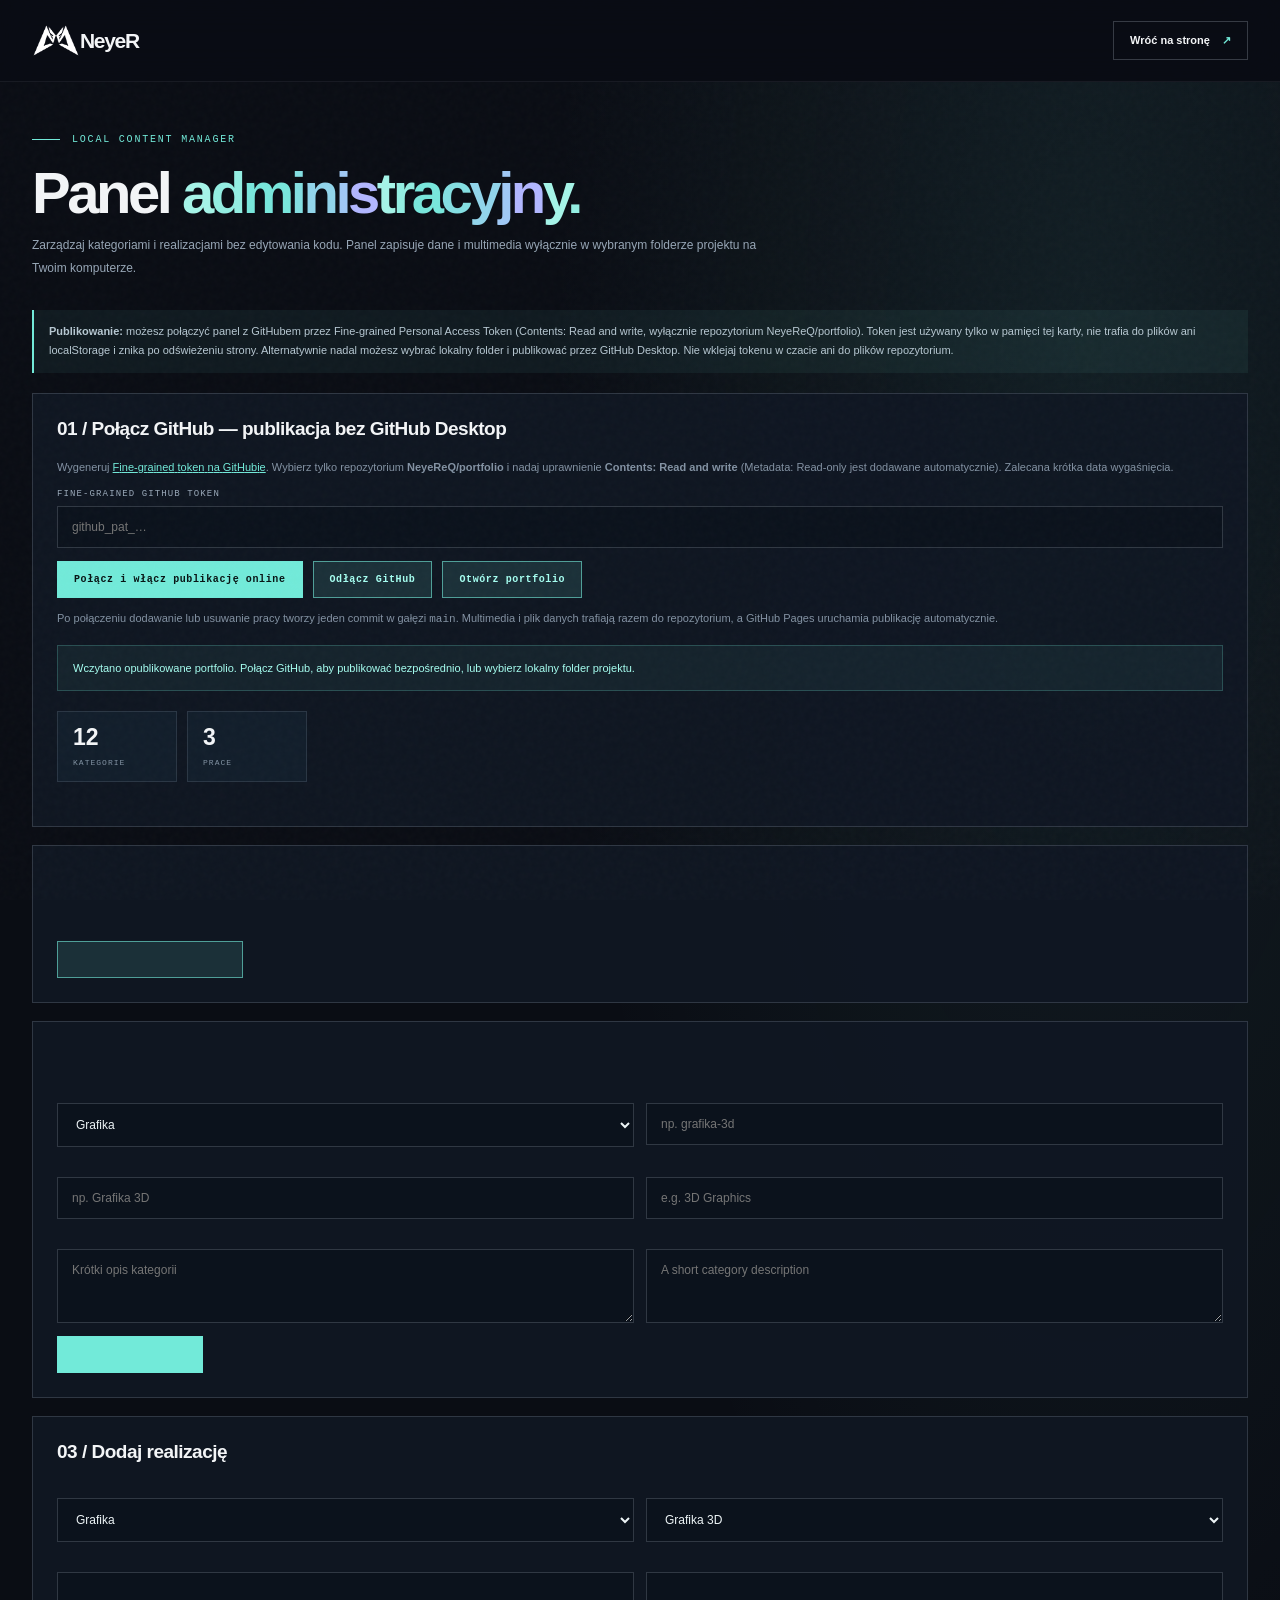
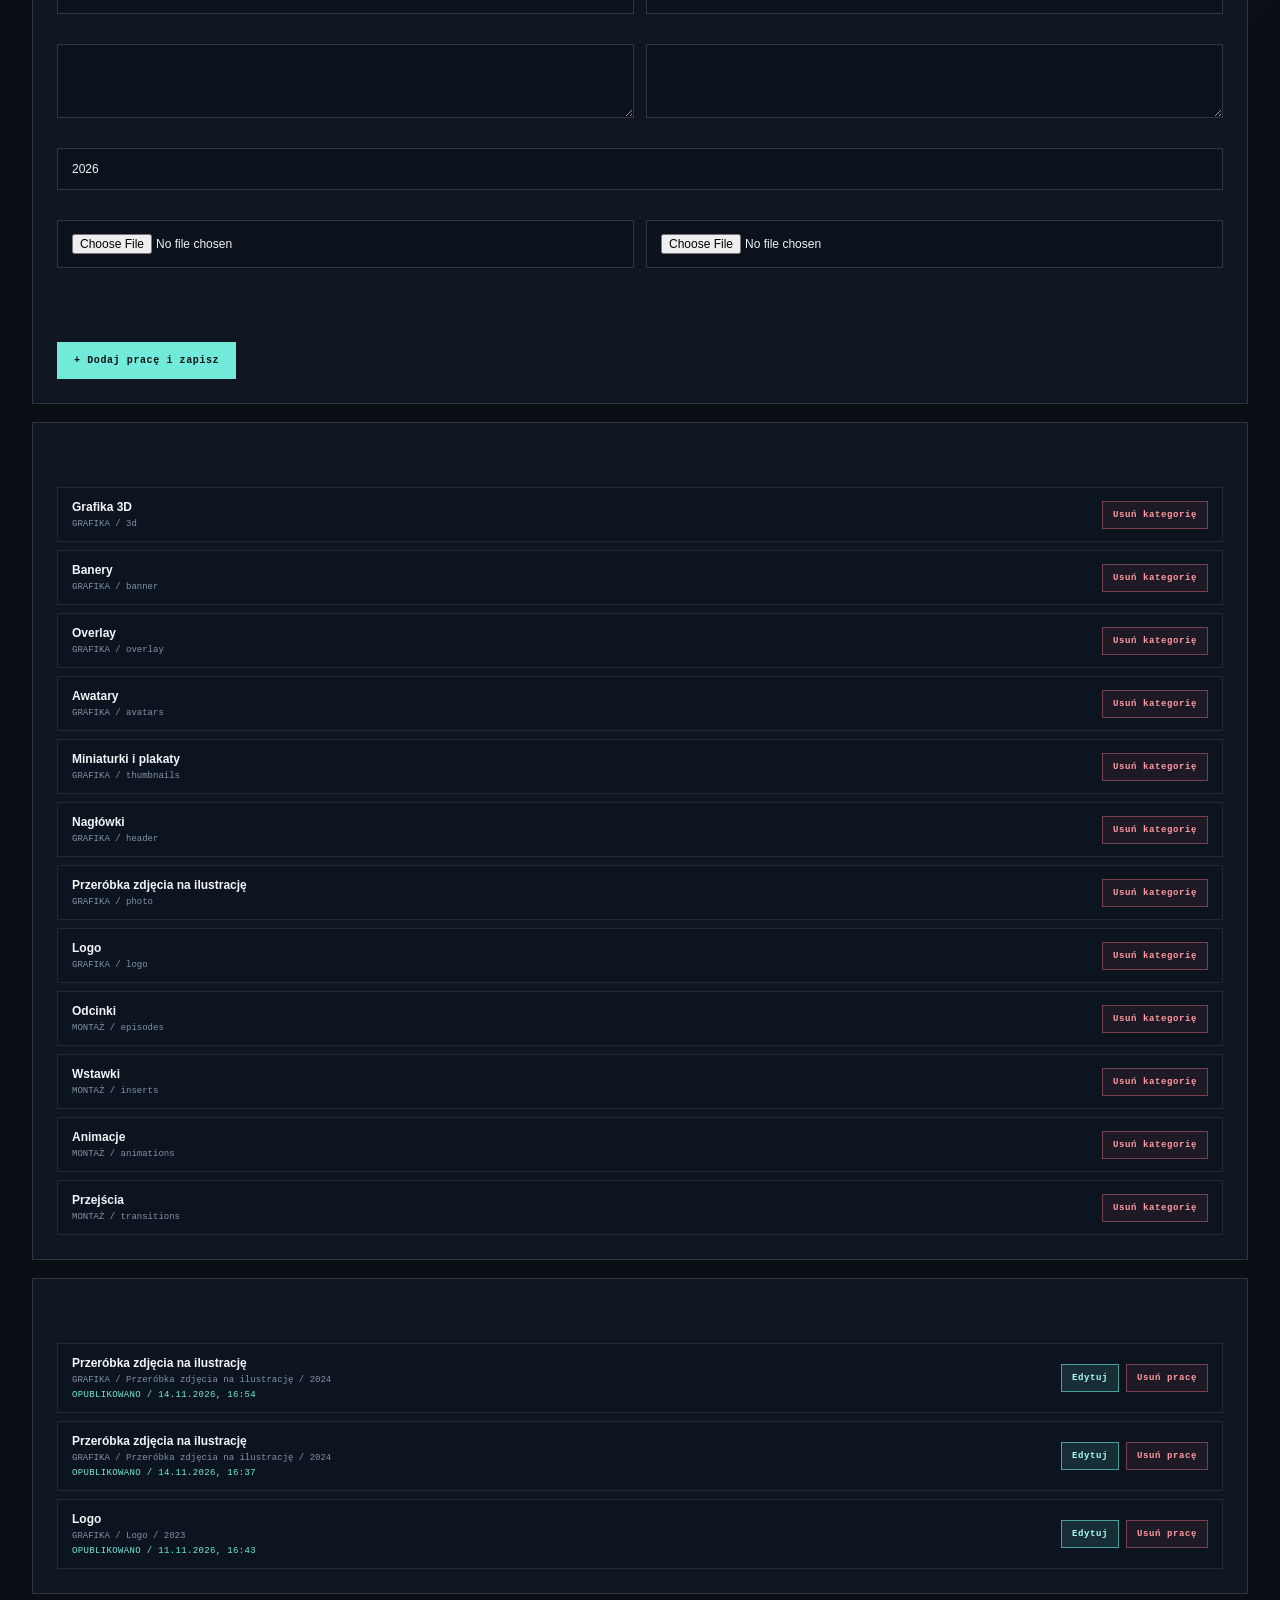
==== commit 396aafcb: "Show publication date and time in admin project list" ====
--- a/admin-local.html
+++ b/admin-local.html
@@ -3,7 +3,7 @@
 <head>
   <meta charset="utf-8"><meta name="viewport" content="width=device-width,initial-scale=1"><meta name="robots" content="noindex,nofollow,noarchive"><meta name="theme-color" content="#0a0d14">
   <meta http-equiv="Content-Security-Policy" content="default-src 'self'; script-src 'self'; style-src 'self' 'unsafe-inline'; img-src 'self' data: blob:; media-src 'self' blob:; font-src 'self' data:; connect-src 'self' https://api.github.com; object-src 'none'; base-uri 'self'; form-action 'self'; upgrade-insecure-requests">
-  <title>NeyeR — lokalny panel portfolio</title><link rel="icon" type="image/png" href="assets/favicon.png"><link rel="stylesheet" href="styles.css"><script src="admin-local.js?v=20261114-verified-publish-screen-v1" defer></script><script src="site.js?v=20261114-letter-typewriter-v26" defer></script>
+  <title>NeyeR — lokalny panel portfolio</title><link rel="icon" type="image/png" href="assets/favicon.png"><link rel="stylesheet" href="styles.css"><script src="admin-local.js?v=20261114-admin-publication-time-v1" defer></script><script src="site.js?v=20261114-letter-typewriter-v26" defer></script>
   <style>
     .publish-screen{position:fixed;inset:0;z-index:100000;display:flex;align-items:center;justify-content:center;padding:24px;background:rgba(4,8,14,.94);backdrop-filter:blur(18px);opacity:0;visibility:hidden;transition:opacity .3s ease,visibility .3s ease}
     .publish-screen[hidden]{display:none!important}
@@ -26,7 +26,7 @@
     @keyframes publishShimmer{to{transform:translateX(100%)}}
     @keyframes publishPulse{50%{opacity:.35;transform:scale(.75)}}
     @media(prefers-reduced-motion:reduce){.publish-screen,.publish-progress-fill{transition:none}.publish-progress-fill:after,.publish-kicker:before{animation:none}}
-    .admin-shell{min-height:100vh;padding:52px 0 90px;background:radial-gradient(ellipse at 85% 8%,rgba(114,234,217,.08),transparent 35%),#0a0d14}.admin-head{display:flex;justify-content:space-between;align-items:flex-start;gap:20px;margin-bottom:30px}.admin-head h1{font-size:clamp(34px,5vw,58px);letter-spacing:-.06em;margin:14px 0 8px}.admin-head p{max-width:760px;color:#97a6b6;font-size:12px;line-height:1.9;margin:0}.admin-panel{border:1px solid rgba(213,226,240,.16);background:rgba(15,23,34,.94);padding:24px;margin:18px 0}.admin-panel h2{font-size:19px;letter-spacing:-.5px;margin:0 0 18px}.admin-row{display:grid;grid-template-columns:repeat(2,minmax(0,1fr));gap:12px}.admin-field{display:flex;flex-direction:column;gap:7px;margin-bottom:13px}.admin-field label{font:9px 'DM Mono',monospace;letter-spacing:1.1px;color:#9aa9b9;text-transform:uppercase}.admin-field input,.admin-field select,.admin-field textarea{width:100%;min-width:0;padding:13px 14px;border:1px solid rgba(213,226,240,.18);background:#0b121c;color:#edf4f6;font:12px Manrope,Arial,sans-serif;outline:none}.admin-field textarea{min-height:74px;resize:vertical}.admin-field input:focus,.admin-field select:focus,.admin-field textarea:focus{border-color:rgba(114,234,217,.7)}.admin-button{position:relative;isolation:isolate;overflow:hidden;border:1px solid rgba(114,234,217,.6);background:rgba(114,234,217,.12);color:#a6fff1;padding:12px 16px;font:700 10px 'DM Mono',monospace;letter-spacing:.6px;cursor:pointer;transition:background .2s}.admin-button:hover{background:rgba(114,234,217,.22)}.admin-button:not(:disabled)::before{content:"";position:absolute;z-index:-1;top:-85%;left:-90%;width:72%;height:270%;pointer-events:none;opacity:0;background:linear-gradient(112deg,transparent 12%,rgba(114,234,217,.025) 32%,rgba(114,234,217,.16) 49%,rgba(226,255,250,.18) 56%,transparent 82%);transform:translate3d(-20%,0,0) skewX(-18deg);transition:transform .9s cubic-bezier(.2,.7,.2,1),opacity .25s ease}.admin-button:not(:disabled):hover::before{opacity:1;transform:translate3d(260%,0,0) skewX(-18deg)}@media(prefers-reduced-motion:reduce){.admin-button::before{transition:none}}.admin-button.primary{background:#72ead9;color:#081414}.admin-button.danger{border-color:rgba(255,120,130,.4);background:rgba(255,120,130,.07);color:#ff9ba2}.admin-button:disabled{opacity:.4;cursor:not-allowed}.admin-status{padding:13px 15px;margin:15px 0;border:1px solid rgba(114,234,217,.22);background:rgba(114,234,217,.06);color:#a6c5c8;font-size:11px;line-height:1.7}.admin-status.error{border-color:rgba(255,120,130,.35);background:rgba(255,120,130,.06);color:#ffb0b5}.admin-status.ok{color:#a6fff1}.admin-list{display:grid;gap:8px}.admin-list-item{display:flex;align-items:center;justify-content:space-between;gap:14px;padding:12px 14px;background:#0c1420;border:1px solid rgba(213,226,240,.1)}.admin-list-item strong{display:block;font-size:12px}.admin-list-item small{display:block;color:#8392a3;font:9px 'DM Mono',monospace;margin-top:5px}.admin-list-actions{display:flex;gap:7px;flex:0 0 auto}.admin-list-actions button{padding:8px 10px;font-size:9px}.admin-muted{color:#8392a3;font-size:11px;line-height:1.8}.admin-upload-hint{color:#8192a4;font-size:10px;line-height:1.7;margin-top:5px}.admin-top-actions{display:flex;gap:10px;flex-wrap:wrap}.admin-counts{display:flex;gap:10px;flex-wrap:wrap;margin:20px 0}.admin-count{padding:12px 15px;background:#121e2b;border:1px solid rgba(213,226,240,.12);min-width:120px}.admin-count strong{display:block;font-size:23px}.admin-count span{color:#8292a3;font:8px 'DM Mono',monospace;text-transform:uppercase;letter-spacing:1px}.admin-warning{border-left:2px solid #72ead9;padding:12px 15px;background:rgba(114,234,217,.06);color:#b7c8d2;font-size:11px;line-height:1.8;margin:20px 0}.admin-link{color:#72ead9;text-decoration:underline}.admin-hidden{display:none!important}@media(max-width:650px){.admin-panel{padding:17px}.admin-row{grid-template-columns:1fr}.admin-head{flex-direction:column}.admin-list-item{align-items:flex-start;flex-direction:column}.admin-list-actions{width:100%}.admin-list-actions button{flex:1}}
+    .admin-shell{min-height:100vh;padding:52px 0 90px;background:radial-gradient(ellipse at 85% 8%,rgba(114,234,217,.08),transparent 35%),#0a0d14}.admin-head{display:flex;justify-content:space-between;align-items:flex-start;gap:20px;margin-bottom:30px}.admin-head h1{font-size:clamp(34px,5vw,58px);letter-spacing:-.06em;margin:14px 0 8px}.admin-head p{max-width:760px;color:#97a6b6;font-size:12px;line-height:1.9;margin:0}.admin-panel{border:1px solid rgba(213,226,240,.16);background:rgba(15,23,34,.94);padding:24px;margin:18px 0}.admin-panel h2{font-size:19px;letter-spacing:-.5px;margin:0 0 18px}.admin-row{display:grid;grid-template-columns:repeat(2,minmax(0,1fr));gap:12px}.admin-field{display:flex;flex-direction:column;gap:7px;margin-bottom:13px}.admin-field label{font:9px 'DM Mono',monospace;letter-spacing:1.1px;color:#9aa9b9;text-transform:uppercase}.admin-field input,.admin-field select,.admin-field textarea{width:100%;min-width:0;padding:13px 14px;border:1px solid rgba(213,226,240,.18);background:#0b121c;color:#edf4f6;font:12px Manrope,Arial,sans-serif;outline:none}.admin-field textarea{min-height:74px;resize:vertical}.admin-field input:focus,.admin-field select:focus,.admin-field textarea:focus{border-color:rgba(114,234,217,.7)}.admin-button{position:relative;isolation:isolate;overflow:hidden;border:1px solid rgba(114,234,217,.6);background:rgba(114,234,217,.12);color:#a6fff1;padding:12px 16px;font:700 10px 'DM Mono',monospace;letter-spacing:.6px;cursor:pointer;transition:background .2s}.admin-button:hover{background:rgba(114,234,217,.22)}.admin-button:not(:disabled)::before{content:"";position:absolute;z-index:-1;top:-85%;left:-90%;width:72%;height:270%;pointer-events:none;opacity:0;background:linear-gradient(112deg,transparent 12%,rgba(114,234,217,.025) 32%,rgba(114,234,217,.16) 49%,rgba(226,255,250,.18) 56%,transparent 82%);transform:translate3d(-20%,0,0) skewX(-18deg);transition:transform .9s cubic-bezier(.2,.7,.2,1),opacity .25s ease}.admin-button:not(:disabled):hover::before{opacity:1;transform:translate3d(260%,0,0) skewX(-18deg)}@media(prefers-reduced-motion:reduce){.admin-button::before{transition:none}}.admin-button.primary{background:#72ead9;color:#081414}.admin-button.danger{border-color:rgba(255,120,130,.4);background:rgba(255,120,130,.07);color:#ff9ba2}.admin-button:disabled{opacity:.4;cursor:not-allowed}.admin-status{padding:13px 15px;margin:15px 0;border:1px solid rgba(114,234,217,.22);background:rgba(114,234,217,.06);color:#a6c5c8;font-size:11px;line-height:1.7}.admin-status.error{border-color:rgba(255,120,130,.35);background:rgba(255,120,130,.06);color:#ffb0b5}.admin-status.ok{color:#a6fff1}.admin-list{display:grid;gap:8px}.admin-list-item{display:flex;align-items:center;justify-content:space-between;gap:14px;padding:12px 14px;background:#0c1420;border:1px solid rgba(213,226,240,.1)}.admin-list-item strong{display:block;font-size:12px}.admin-list-item small{display:block;color:#8392a3;font:9px 'DM Mono',monospace;margin-top:5px}.admin-list-item .admin-published-at{color:#72ead9;font-size:9px;letter-spacing:.35px}.admin-list-actions{display:flex;gap:7px;flex:0 0 auto}.admin-list-actions button{padding:8px 10px;font-size:9px}.admin-muted{color:#8392a3;font-size:11px;line-height:1.8}.admin-upload-hint{color:#8192a4;font-size:10px;line-height:1.7;margin-top:5px}.admin-top-actions{display:flex;gap:10px;flex-wrap:wrap}.admin-counts{display:flex;gap:10px;flex-wrap:wrap;margin:20px 0}.admin-count{padding:12px 15px;background:#121e2b;border:1px solid rgba(213,226,240,.12);min-width:120px}.admin-count strong{display:block;font-size:23px}.admin-count span{color:#8292a3;font:8px 'DM Mono',monospace;text-transform:uppercase;letter-spacing:1px}.admin-warning{border-left:2px solid #72ead9;padding:12px 15px;background:rgba(114,234,217,.06);color:#b7c8d2;font-size:11px;line-height:1.8;margin:20px 0}.admin-link{color:#72ead9;text-decoration:underline}.admin-hidden{display:none!important}@media(max-width:650px){.admin-panel{padding:17px}.admin-row{grid-template-columns:1fr}.admin-head{flex-direction:column}.admin-list-item{align-items:flex-start;flex-direction:column}.admin-list-actions{width:100%}.admin-list-actions button{flex:1}}
   </style>
 </head>
 <body data-admin-page>
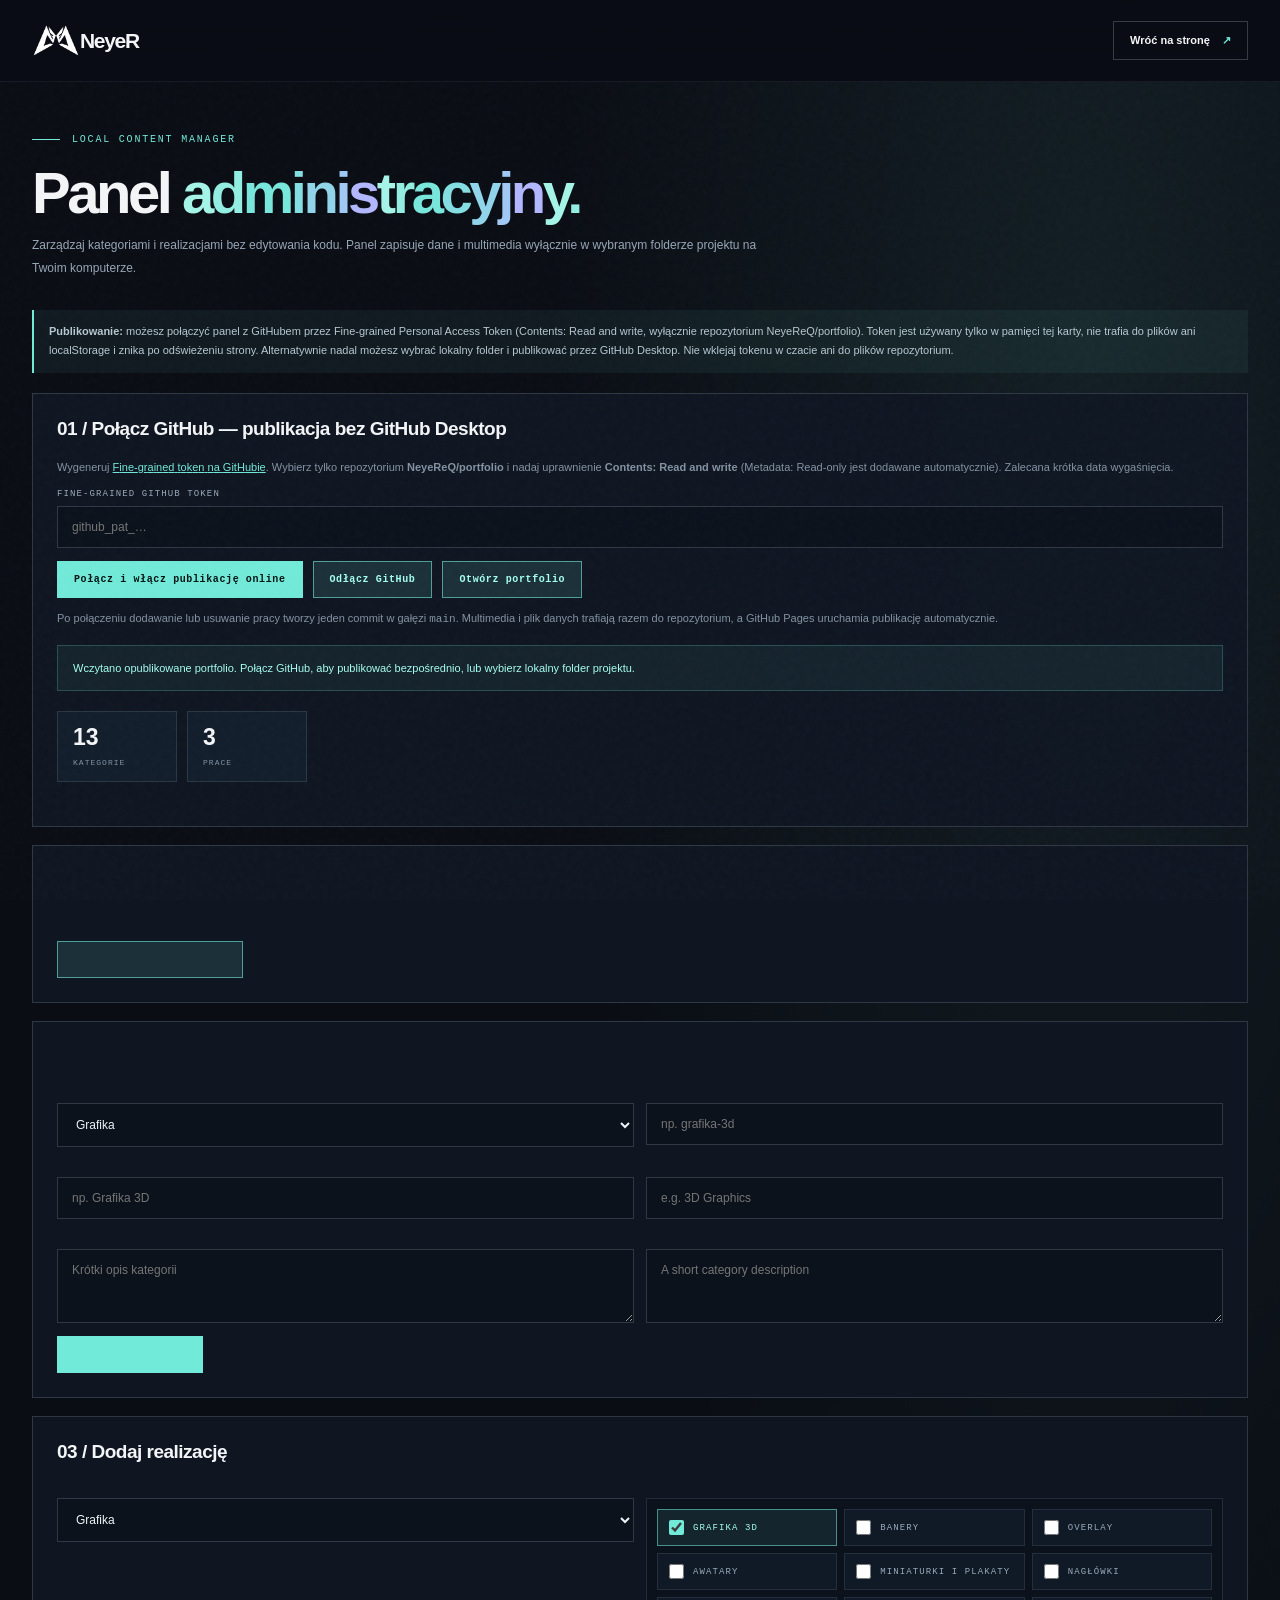
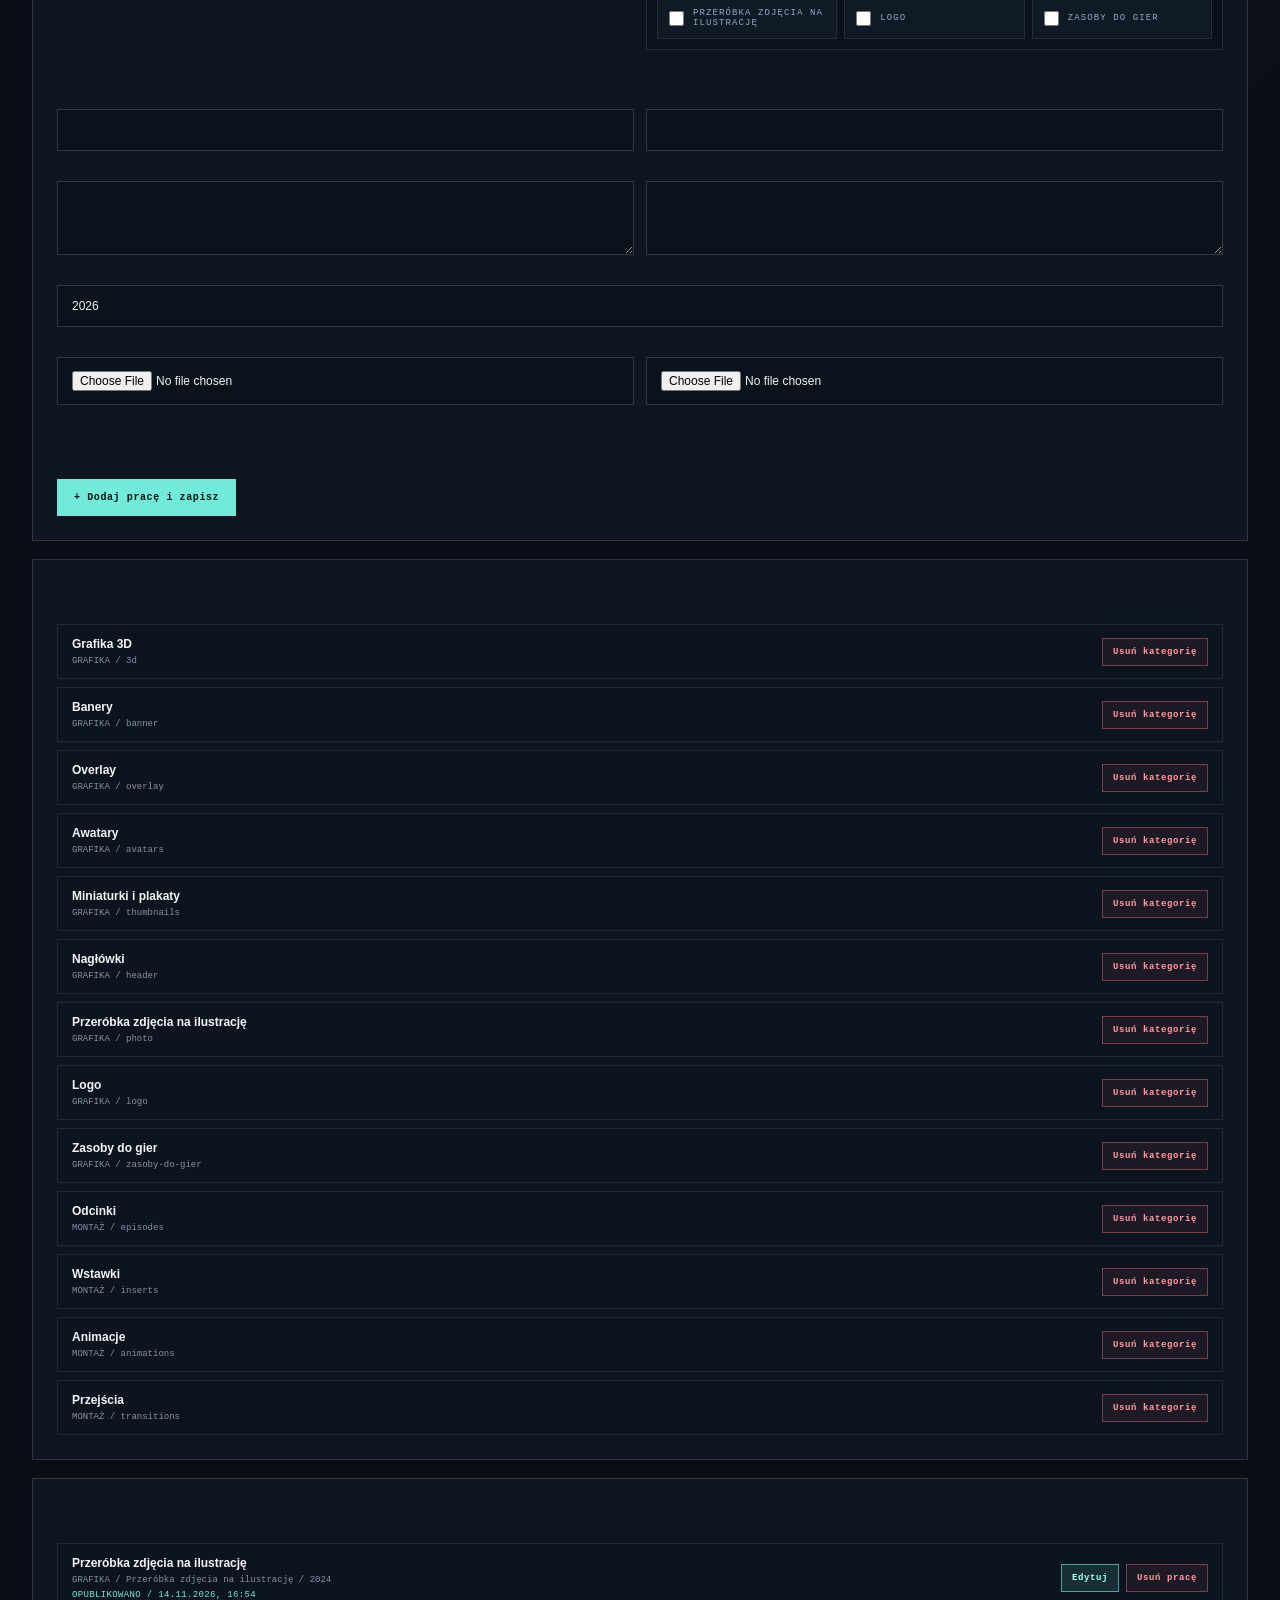
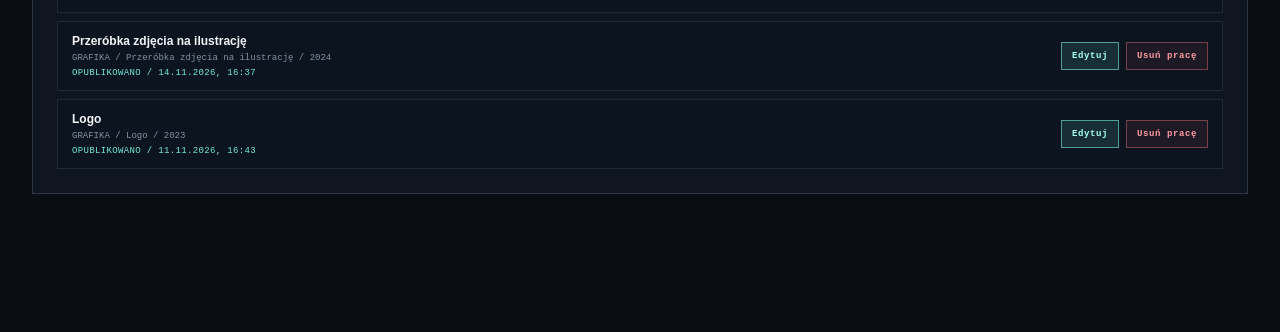
==== commit 589efd68: "Support assigning projects to multiple categories" ====
--- a/admin-local.html
+++ b/admin-local.html
@@ -3,7 +3,7 @@
 <head>
   <meta charset="utf-8"><meta name="viewport" content="width=device-width,initial-scale=1"><meta name="robots" content="noindex,nofollow,noarchive"><meta name="theme-color" content="#0a0d14">
   <meta http-equiv="Content-Security-Policy" content="default-src 'self'; script-src 'self'; style-src 'self' 'unsafe-inline'; img-src 'self' data: blob:; media-src 'self' blob:; font-src 'self' data:; connect-src 'self' https://api.github.com; object-src 'none'; base-uri 'self'; form-action 'self'; upgrade-insecure-requests">
-  <title>NeyeR — lokalny panel portfolio</title><link rel="icon" type="image/png" href="assets/favicon.png"><link rel="stylesheet" href="styles.css"><script src="admin-local.js?v=20261114-admin-publication-time-v1" defer></script><script src="site.js?v=20261114-letter-typewriter-v26" defer></script>
+  <title>NeyeR — lokalny panel portfolio</title><link rel="icon" type="image/png" href="assets/favicon.png"><link rel="stylesheet" href="styles.css"><script src="admin-local.js?v=20261114-multi-category-v1" defer></script><script src="site.js?v=20261114-letter-typewriter-v26" defer></script>
   <style>
     .publish-screen{position:fixed;inset:0;z-index:100000;display:flex;align-items:center;justify-content:center;padding:24px;background:rgba(4,8,14,.94);backdrop-filter:blur(18px);opacity:0;visibility:hidden;transition:opacity .3s ease,visibility .3s ease}
     .publish-screen[hidden]{display:none!important}
@@ -26,7 +26,7 @@
     @keyframes publishShimmer{to{transform:translateX(100%)}}
     @keyframes publishPulse{50%{opacity:.35;transform:scale(.75)}}
     @media(prefers-reduced-motion:reduce){.publish-screen,.publish-progress-fill{transition:none}.publish-progress-fill:after,.publish-kicker:before{animation:none}}
-    .admin-shell{min-height:100vh;padding:52px 0 90px;background:radial-gradient(ellipse at 85% 8%,rgba(114,234,217,.08),transparent 35%),#0a0d14}.admin-head{display:flex;justify-content:space-between;align-items:flex-start;gap:20px;margin-bottom:30px}.admin-head h1{font-size:clamp(34px,5vw,58px);letter-spacing:-.06em;margin:14px 0 8px}.admin-head p{max-width:760px;color:#97a6b6;font-size:12px;line-height:1.9;margin:0}.admin-panel{border:1px solid rgba(213,226,240,.16);background:rgba(15,23,34,.94);padding:24px;margin:18px 0}.admin-panel h2{font-size:19px;letter-spacing:-.5px;margin:0 0 18px}.admin-row{display:grid;grid-template-columns:repeat(2,minmax(0,1fr));gap:12px}.admin-field{display:flex;flex-direction:column;gap:7px;margin-bottom:13px}.admin-field label{font:9px 'DM Mono',monospace;letter-spacing:1.1px;color:#9aa9b9;text-transform:uppercase}.admin-field input,.admin-field select,.admin-field textarea{width:100%;min-width:0;padding:13px 14px;border:1px solid rgba(213,226,240,.18);background:#0b121c;color:#edf4f6;font:12px Manrope,Arial,sans-serif;outline:none}.admin-field textarea{min-height:74px;resize:vertical}.admin-field input:focus,.admin-field select:focus,.admin-field textarea:focus{border-color:rgba(114,234,217,.7)}.admin-button{position:relative;isolation:isolate;overflow:hidden;border:1px solid rgba(114,234,217,.6);background:rgba(114,234,217,.12);color:#a6fff1;padding:12px 16px;font:700 10px 'DM Mono',monospace;letter-spacing:.6px;cursor:pointer;transition:background .2s}.admin-button:hover{background:rgba(114,234,217,.22)}.admin-button:not(:disabled)::before{content:"";position:absolute;z-index:-1;top:-85%;left:-90%;width:72%;height:270%;pointer-events:none;opacity:0;background:linear-gradient(112deg,transparent 12%,rgba(114,234,217,.025) 32%,rgba(114,234,217,.16) 49%,rgba(226,255,250,.18) 56%,transparent 82%);transform:translate3d(-20%,0,0) skewX(-18deg);transition:transform .9s cubic-bezier(.2,.7,.2,1),opacity .25s ease}.admin-button:not(:disabled):hover::before{opacity:1;transform:translate3d(260%,0,0) skewX(-18deg)}@media(prefers-reduced-motion:reduce){.admin-button::before{transition:none}}.admin-button.primary{background:#72ead9;color:#081414}.admin-button.danger{border-color:rgba(255,120,130,.4);background:rgba(255,120,130,.07);color:#ff9ba2}.admin-button:disabled{opacity:.4;cursor:not-allowed}.admin-status{padding:13px 15px;margin:15px 0;border:1px solid rgba(114,234,217,.22);background:rgba(114,234,217,.06);color:#a6c5c8;font-size:11px;line-height:1.7}.admin-status.error{border-color:rgba(255,120,130,.35);background:rgba(255,120,130,.06);color:#ffb0b5}.admin-status.ok{color:#a6fff1}.admin-list{display:grid;gap:8px}.admin-list-item{display:flex;align-items:center;justify-content:space-between;gap:14px;padding:12px 14px;background:#0c1420;border:1px solid rgba(213,226,240,.1)}.admin-list-item strong{display:block;font-size:12px}.admin-list-item small{display:block;color:#8392a3;font:9px 'DM Mono',monospace;margin-top:5px}.admin-list-item .admin-published-at{color:#72ead9;font-size:9px;letter-spacing:.35px}.admin-list-actions{display:flex;gap:7px;flex:0 0 auto}.admin-list-actions button{padding:8px 10px;font-size:9px}.admin-muted{color:#8392a3;font-size:11px;line-height:1.8}.admin-upload-hint{color:#8192a4;font-size:10px;line-height:1.7;margin-top:5px}.admin-top-actions{display:flex;gap:10px;flex-wrap:wrap}.admin-counts{display:flex;gap:10px;flex-wrap:wrap;margin:20px 0}.admin-count{padding:12px 15px;background:#121e2b;border:1px solid rgba(213,226,240,.12);min-width:120px}.admin-count strong{display:block;font-size:23px}.admin-count span{color:#8292a3;font:8px 'DM Mono',monospace;text-transform:uppercase;letter-spacing:1px}.admin-warning{border-left:2px solid #72ead9;padding:12px 15px;background:rgba(114,234,217,.06);color:#b7c8d2;font-size:11px;line-height:1.8;margin:20px 0}.admin-link{color:#72ead9;text-decoration:underline}.admin-hidden{display:none!important}@media(max-width:650px){.admin-panel{padding:17px}.admin-row{grid-template-columns:1fr}.admin-head{flex-direction:column}.admin-list-item{align-items:flex-start;flex-direction:column}.admin-list-actions{width:100%}.admin-list-actions button{flex:1}}
+    .admin-shell{min-height:100vh;padding:52px 0 90px;background:radial-gradient(ellipse at 85% 8%,rgba(114,234,217,.08),transparent 35%),#0a0d14}.admin-head{display:flex;justify-content:space-between;align-items:flex-start;gap:20px;margin-bottom:30px}.admin-head h1{font-size:clamp(34px,5vw,58px);letter-spacing:-.06em;margin:14px 0 8px}.admin-head p{max-width:760px;color:#97a6b6;font-size:12px;line-height:1.9;margin:0}.admin-panel{border:1px solid rgba(213,226,240,.16);background:rgba(15,23,34,.94);padding:24px;margin:18px 0}.admin-panel h2{font-size:19px;letter-spacing:-.5px;margin:0 0 18px}.admin-row{display:grid;grid-template-columns:repeat(2,minmax(0,1fr));gap:12px}.admin-field{display:flex;flex-direction:column;gap:7px;margin-bottom:13px}.admin-field label{font:9px 'DM Mono',monospace;letter-spacing:1.1px;color:#9aa9b9;text-transform:uppercase}.admin-field input,.admin-field select,.admin-field textarea{width:100%;min-width:0;padding:13px 14px;border:1px solid rgba(213,226,240,.18);background:#0b121c;color:#edf4f6;font:12px Manrope,Arial,sans-serif;outline:none}.admin-field textarea{min-height:74px;resize:vertical}.admin-field input:focus,.admin-field select:focus,.admin-field textarea:focus{border-color:rgba(114,234,217,.7)}.admin-button{position:relative;isolation:isolate;overflow:hidden;border:1px solid rgba(114,234,217,.6);background:rgba(114,234,217,.12);color:#a6fff1;padding:12px 16px;font:700 10px 'DM Mono',monospace;letter-spacing:.6px;cursor:pointer;transition:background .2s}.admin-button:hover{background:rgba(114,234,217,.22)}.admin-button:not(:disabled)::before{content:"";position:absolute;z-index:-1;top:-85%;left:-90%;width:72%;height:270%;pointer-events:none;opacity:0;background:linear-gradient(112deg,transparent 12%,rgba(114,234,217,.025) 32%,rgba(114,234,217,.16) 49%,rgba(226,255,250,.18) 56%,transparent 82%);transform:translate3d(-20%,0,0) skewX(-18deg);transition:transform .9s cubic-bezier(.2,.7,.2,1),opacity .25s ease}.admin-button:not(:disabled):hover::before{opacity:1;transform:translate3d(260%,0,0) skewX(-18deg)}@media(prefers-reduced-motion:reduce){.admin-button::before{transition:none}}.admin-button.primary{background:#72ead9;color:#081414}.admin-button.danger{border-color:rgba(255,120,130,.4);background:rgba(255,120,130,.07);color:#ff9ba2}.admin-button:disabled{opacity:.4;cursor:not-allowed}.admin-status{padding:13px 15px;margin:15px 0;border:1px solid rgba(114,234,217,.22);background:rgba(114,234,217,.06);color:#a6c5c8;font-size:11px;line-height:1.7}.admin-status.error{border-color:rgba(255,120,130,.35);background:rgba(255,120,130,.06);color:#ffb0b5}.admin-status.ok{color:#a6fff1}.admin-list{display:grid;gap:8px}.admin-list-item{display:flex;align-items:center;justify-content:space-between;gap:14px;padding:12px 14px;background:#0c1420;border:1px solid rgba(213,226,240,.1)}.admin-list-item strong{display:block;font-size:12px}.admin-list-item small{display:block;color:#8392a3;font:9px 'DM Mono',monospace;margin-top:5px}.admin-list-item .admin-published-at{color:#72ead9;font-size:9px;letter-spacing:.35px}.admin-category-options{display:grid;grid-template-columns:repeat(auto-fit,minmax(150px,1fr));gap:7px;padding:10px;border:1px solid rgba(213,226,240,.12);background:#0b121c}.admin-category-option{display:flex;align-items:center;gap:9px;min-width:0;padding:10px 11px;border:1px solid rgba(213,226,240,.1);background:#101a27;color:#c4d0da;font:10px Manrope,Arial,sans-serif;cursor:pointer;transition:border-color .18s,background .18s,color .18s}.admin-category-option:has(input:checked){border-color:rgba(114,234,217,.55);background:rgba(114,234,217,.09);color:#a6fff1}.admin-category-option input{width:15px;height:15px;flex:0 0 auto;margin:0;padding:0;accent-color:#72ead9}.admin-category-option input:disabled{opacity:.45}.admin-list-actions{display:flex;gap:7px;flex:0 0 auto}.admin-list-actions button{padding:8px 10px;font-size:9px}.admin-muted{color:#8392a3;font-size:11px;line-height:1.8}.admin-upload-hint{color:#8192a4;font-size:10px;line-height:1.7;margin-top:5px}.admin-top-actions{display:flex;gap:10px;flex-wrap:wrap}.admin-counts{display:flex;gap:10px;flex-wrap:wrap;margin:20px 0}.admin-count{padding:12px 15px;background:#121e2b;border:1px solid rgba(213,226,240,.12);min-width:120px}.admin-count strong{display:block;font-size:23px}.admin-count span{color:#8292a3;font:8px 'DM Mono',monospace;text-transform:uppercase;letter-spacing:1px}.admin-warning{border-left:2px solid #72ead9;padding:12px 15px;background:rgba(114,234,217,.06);color:#b7c8d2;font-size:11px;line-height:1.8;margin:20px 0}.admin-link{color:#72ead9;text-decoration:underline}.admin-hidden{display:none!important}@media(max-width:650px){.admin-panel{padding:17px}.admin-row{grid-template-columns:1fr}.admin-head{flex-direction:column}.admin-list-item{align-items:flex-start;flex-direction:column}.admin-list-actions{width:100%}.admin-list-actions button{flex:1}}
   </style>
 </head>
 <body data-admin-page>
@@ -61,7 +61,7 @@
     </form></section>
 
     <section class="admin-panel" id="projectPanel"><h2 id="projectFormHeading">03 / Dodaj realizację</h2><form id="projectForm">
-      <div class="admin-row"><div class="admin-field"><label for="projectType">Sekcja</label><select id="projectType"><option value="graphics">Grafika</option><option value="video">Montaż</option></select></div><div class="admin-field"><label for="projectCategory">Kategoria</label><select id="projectCategory" required></select></div></div>
+      <div class="admin-row"><div class="admin-field"><label for="projectType">Sekcja</label><select id="projectType"><option value="graphics">Grafika</option><option value="video">Montaż</option></select></div><div class="admin-field"><label>Kategorie (możesz zaznaczyć kilka)</label><div id="projectCategoryOptions" class="admin-category-options" aria-label="Kategorie realizacji"></div><div class="admin-upload-hint">Jedną realizację możesz przypisać do kilku pasujących kategorii.</div></div></div>
       <div class="admin-row"><div class="admin-field"><label for="projectTitlePl">Tytuł po polsku</label><input id="projectTitlePl" required maxlength="100"></div><div class="admin-field"><label for="projectTitleEn">Title in English</label><input id="projectTitleEn" required maxlength="100"></div></div>
       <div class="admin-row"><div class="admin-field"><label for="projectDescPl">Opis po polsku</label><textarea id="projectDescPl" maxlength="500"></textarea></div><div class="admin-field"><label for="projectDescEn">Description in English</label><textarea id="projectDescEn" maxlength="500"></textarea></div></div>
       <div class="admin-field"><label for="projectYear">Rok</label><input id="projectYear" type="number" min="2000" max="2100" value="2026"></div>
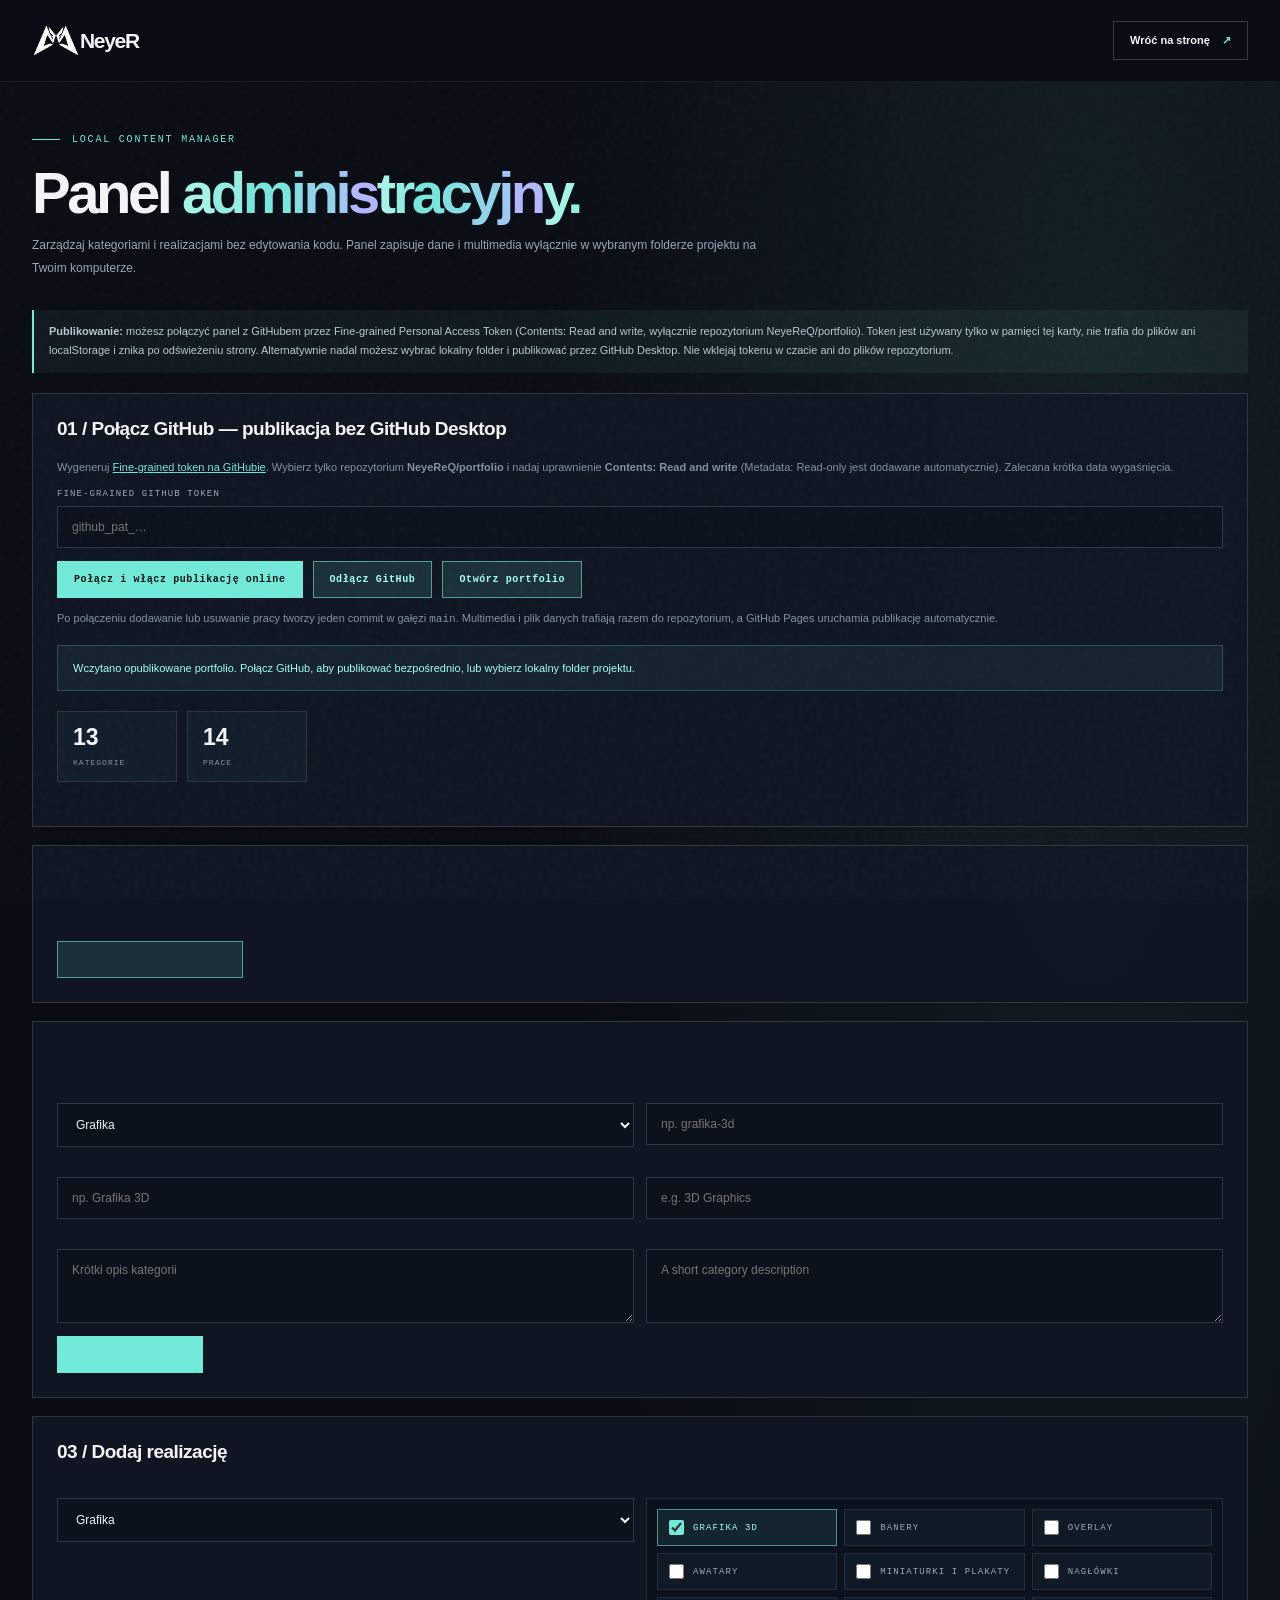
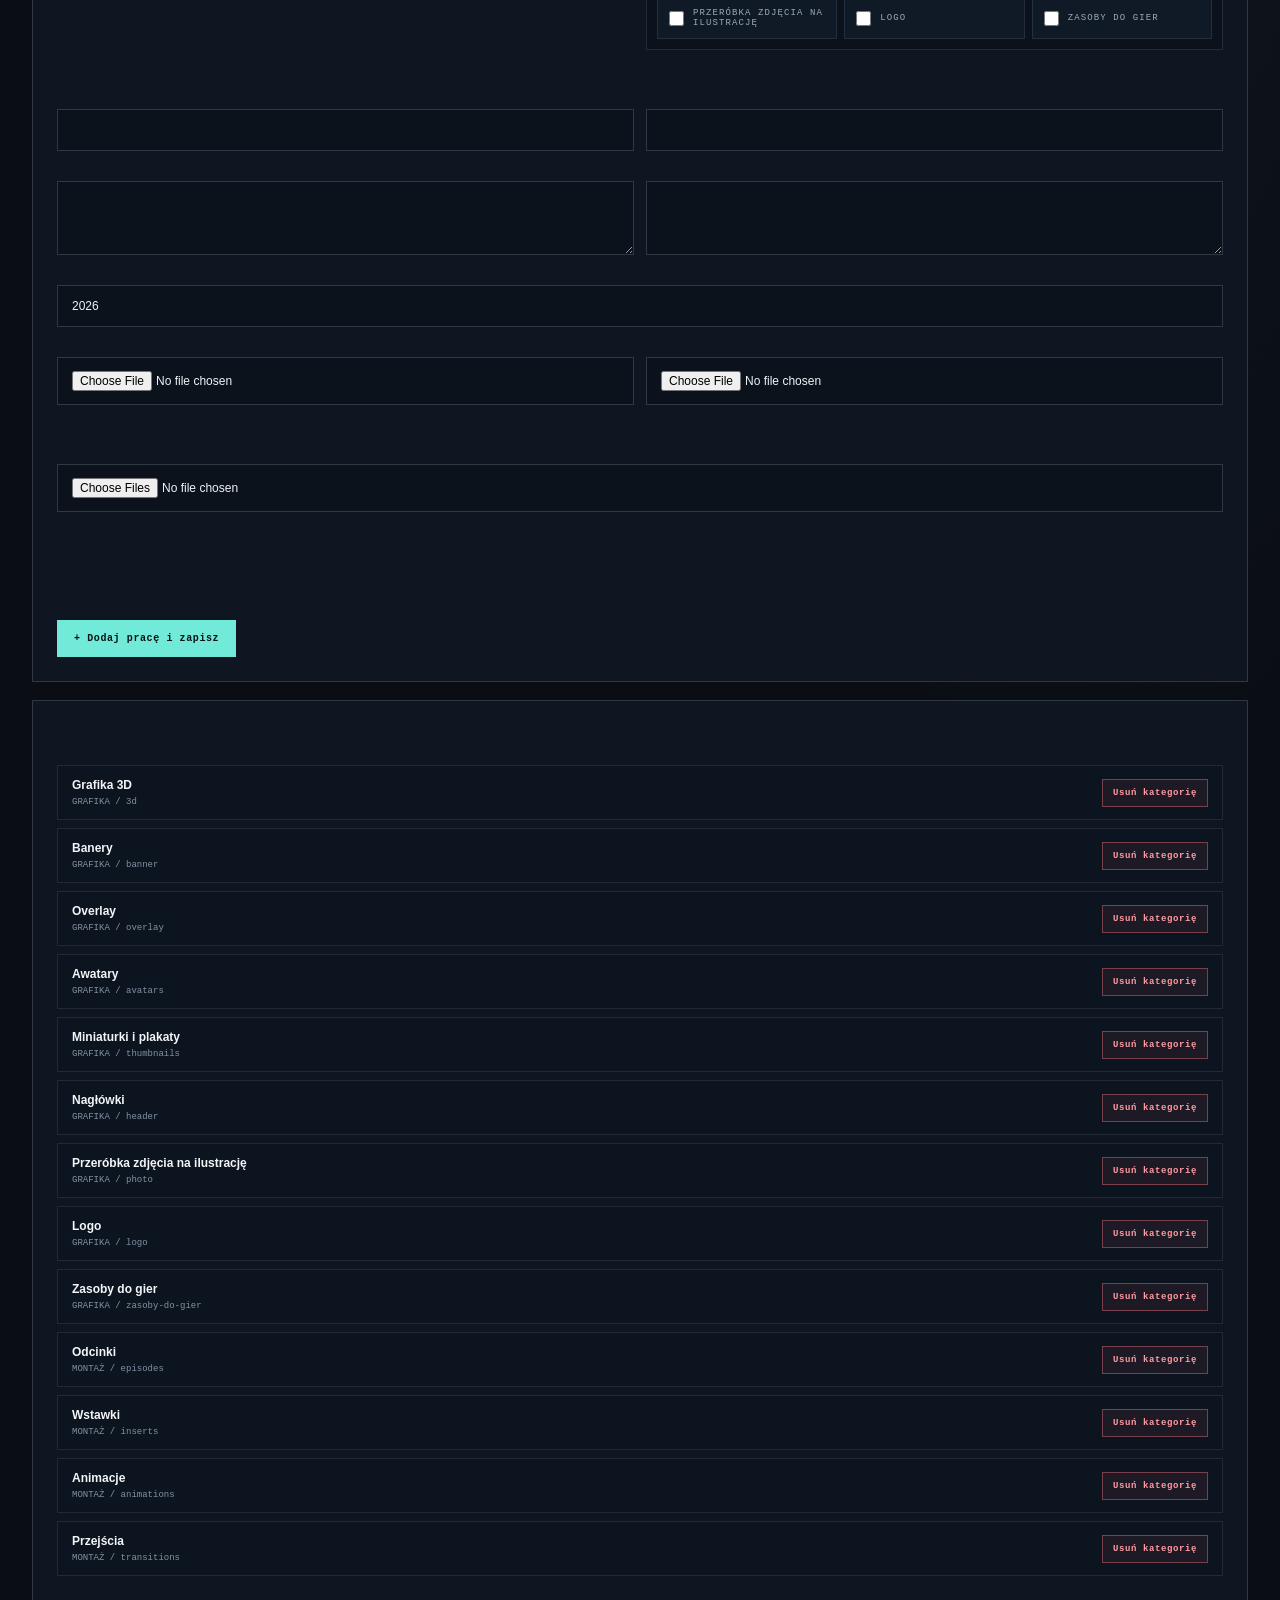
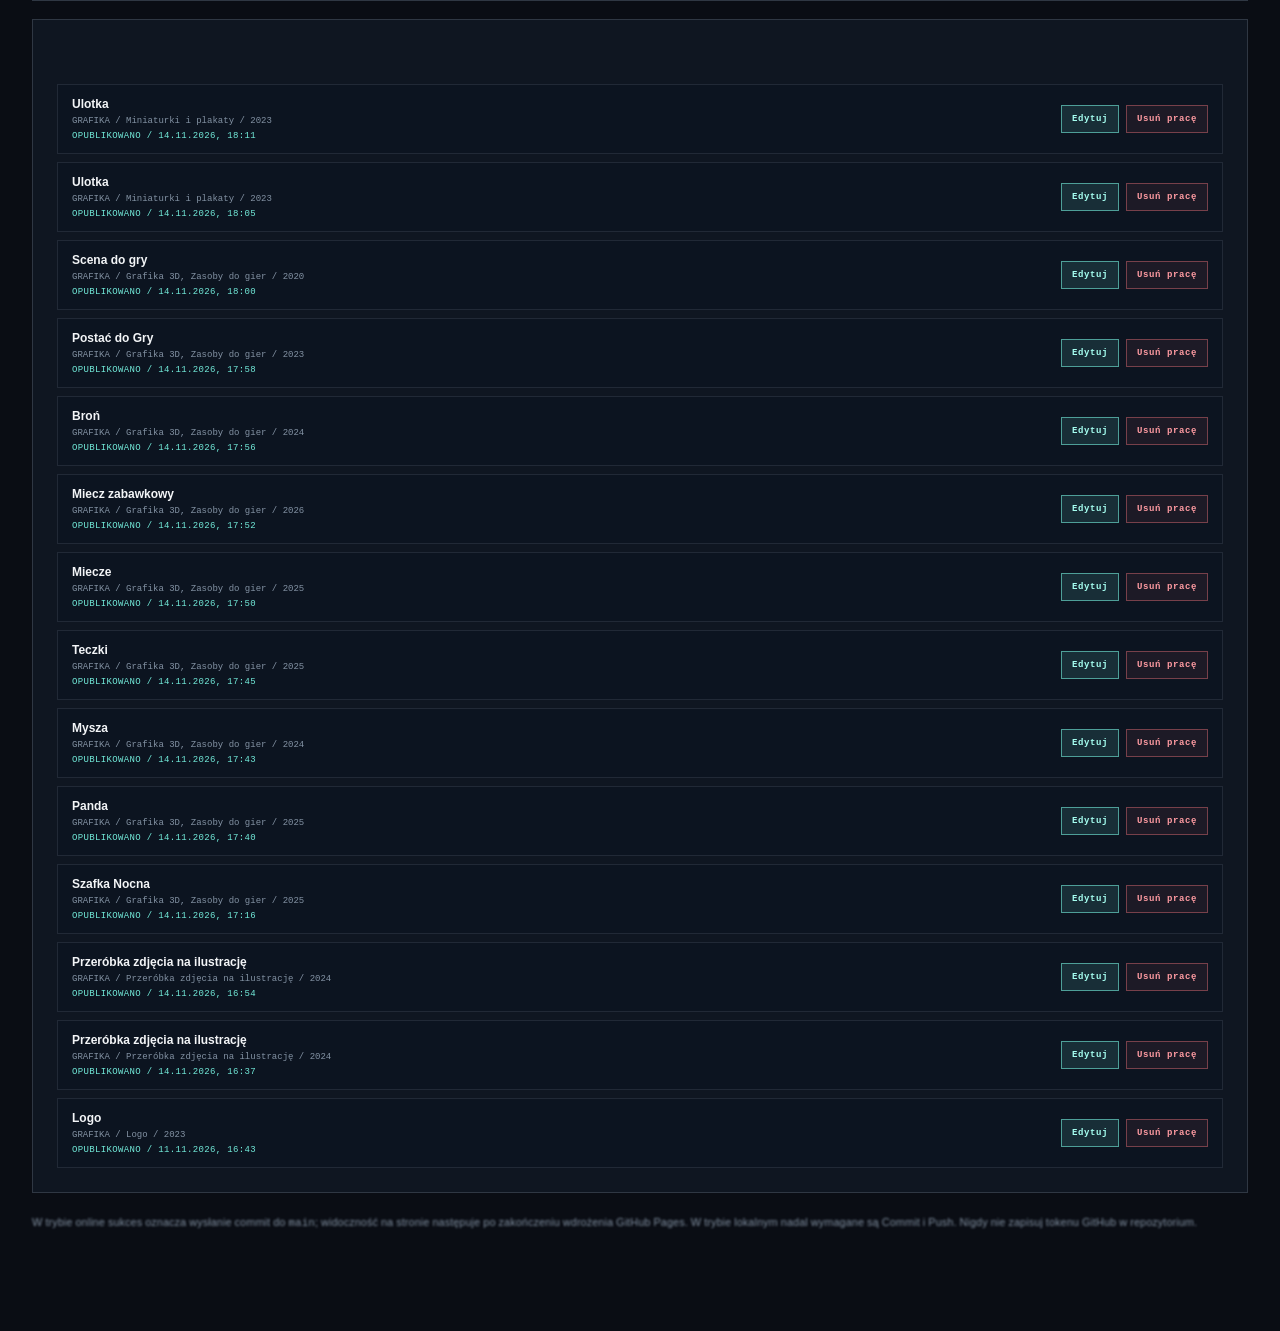
==== commit 83d063d1: "Allow multiple additional project images" ====
--- a/admin-local.html
+++ b/admin-local.html
@@ -3,7 +3,7 @@
 <head>
   <meta charset="utf-8"><meta name="viewport" content="width=device-width,initial-scale=1"><meta name="robots" content="noindex,nofollow,noarchive"><meta name="theme-color" content="#0a0d14">
   <meta http-equiv="Content-Security-Policy" content="default-src 'self'; script-src 'self'; style-src 'self' 'unsafe-inline'; img-src 'self' data: blob:; media-src 'self' blob:; font-src 'self' data:; connect-src 'self' https://api.github.com; object-src 'none'; base-uri 'self'; form-action 'self'; upgrade-insecure-requests">
-  <title>NeyeR — lokalny panel portfolio</title><link rel="icon" type="image/png" href="assets/favicon.png"><link rel="stylesheet" href="styles.css"><script src="admin-local.js?v=20261114-multi-category-v1" defer></script><script src="site.js?v=20261114-letter-typewriter-v26" defer></script>
+  <title>NeyeR — lokalny panel portfolio</title><link rel="icon" type="image/png" href="assets/favicon.png"><link rel="stylesheet" href="styles.css"><script src="admin-local.js?v=20261114-multi-gallery-v1" defer></script><script src="site.js?v=20261114-letter-typewriter-v26" defer></script>
   <style>
     .publish-screen{position:fixed;inset:0;z-index:100000;display:flex;align-items:center;justify-content:center;padding:24px;background:rgba(4,8,14,.94);backdrop-filter:blur(18px);opacity:0;visibility:hidden;transition:opacity .3s ease,visibility .3s ease}
     .publish-screen[hidden]{display:none!important}
@@ -65,7 +65,8 @@
       <div class="admin-row"><div class="admin-field"><label for="projectTitlePl">Tytuł po polsku</label><input id="projectTitlePl" required maxlength="100"></div><div class="admin-field"><label for="projectTitleEn">Title in English</label><input id="projectTitleEn" required maxlength="100"></div></div>
       <div class="admin-row"><div class="admin-field"><label for="projectDescPl">Opis po polsku</label><textarea id="projectDescPl" maxlength="500"></textarea></div><div class="admin-field"><label for="projectDescEn">Description in English</label><textarea id="projectDescEn" maxlength="500"></textarea></div></div>
       <div class="admin-field"><label for="projectYear">Rok</label><input id="projectYear" type="number" min="2000" max="2100" value="2026"></div>
-      <div class="admin-row"><div class="admin-field"><label for="projectMedia">Plik pracy (grafika lub film)</label><input id="projectMedia" type="file" accept="image/*,video/mp4,video/webm,video/quicktime"><div class="admin-upload-hint">Grafika: PNG, JPG, WebP. Przy edycji wybierz plik tylko wtedy, gdy chcesz zastąpić aktualny.</div></div><div class="admin-field"><label for="projectThumbnail">Miniatura filmu (opcjonalna)</label><input id="projectThumbnail" type="file" accept="image/*"><div class="admin-upload-hint">Przy edycji nowe zdjęcie zastąpi obecną miniaturę; puste pole zachowa aktualną.</div></div></div>
+      <div class="admin-row"><div class="admin-field"><label for="projectMedia">Główny plik pracy (grafika lub film)</label><input id="projectMedia" type="file" accept="image/*,video/mp4,video/webm,video/quicktime"><div class="admin-upload-hint">To zdjęcie lub film będzie główną prezentacją projektu. Przy edycji puste pole zachowa obecny plik.</div></div><div class="admin-field"><label for="projectThumbnail">Miniatura filmu (opcjonalna)</label><input id="projectThumbnail" type="file" accept="image/*"><div class="admin-upload-hint">Dodatkowa miniatura filmu. Puste pole zachowa aktualną.</div></div></div>
+      <div class="admin-field"><label for="projectGallery">Galeria projektu — dodatkowe zdjęcia</label><input id="projectGallery" type="file" accept="image/*" multiple aria-describedby="projectGalleryHelp projectGallerySelection"><div class="admin-upload-hint" id="projectGalleryHelp">Możesz zaznaczyć wiele zdjęć jednocześnie. Pojawią się one w galerii „Detale” na stronie projektu. Podczas edycji nowe fotografie zostaną dopisane do już istniejących.</div><p class="admin-upload-hint" id="projectGallerySelection" aria-live="polite">Nie wybrano nowych zdjęć.</p></div>
       <p class="admin-upload-hint" id="projectCurrentMedia">Nie wybrano pracy do edycji.</p>
       <div class="admin-top-actions"><button class="admin-button primary" id="projectSubmitButton" type="submit">+ Dodaj pracę i zapisz</button><button class="admin-button" id="cancelProjectEdit" type="button" hidden>Anuluj edycję</button></div>
     </form></section>
--- a/styles.css
+++ b/styles.css
@@ -143,6 +143,20 @@
 .gallery-filter{border:1px solid rgba(213,226,240,.14);background:rgba(255,255,255,.025);color:#aab6c4;padding:9px 13px;font:9px 'DM Mono',monospace;letter-spacing:.2px;cursor:pointer;transition:background .25s,color .25s,border-color .25s,transform .25s;}
 .gallery-filter:hover{border-color:rgba(114,234,217,.45);color:#edf5f7;transform:translateY(-2px);}.gallery-filter.active{background:rgba(114,234,217,.12);border-color:rgba(114,234,217,.65);color:var(--aqua);}
 .gallery-result-count{margin-left:auto;color:#647386;font:9px 'DM Mono',monospace;white-space:nowrap;}
+.gallery-search{display:flex;align-items:center;justify-content:flex-end;gap:14px;flex-wrap:wrap;padding:20px 0 14px;}
+.gallery-search-label{flex:0 0 auto;color:#8292a2;font:9px 'DM Mono',monospace;letter-spacing:1.4px;}
+.gallery-search-control{position:relative;display:flex;align-items:center;flex:0 1 430px;min-width:min(100%,280px);}
+.gallery-search-control input{width:100%;min-width:0;height:43px;padding:0 42px 0 38px;border:1px solid rgba(213,226,240,.16);border-radius:0;background:rgba(255,255,255,.025);color:var(--text);font:11px Manrope,Arial,sans-serif;outline:none;transition:border-color .25s,background .25s,box-shadow .25s;}
+.gallery-search-control input::placeholder{color:#68798a;opacity:1;}
+.gallery-search-control input:focus{border-color:rgba(114,234,217,.65);background:rgba(114,234,217,.045);box-shadow:0 0 0 3px rgba(114,234,217,.07);}
+.gallery-search-control input::-webkit-search-cancel-button{-webkit-appearance:none;appearance:none;}
+.gallery-search-icon{position:absolute;left:13px;z-index:1;color:var(--aqua);font:25px/1 Arial,sans-serif;pointer-events:none;transform:translateY(-1px);}
+.gallery-search-clear{position:absolute;right:7px;top:50%;display:grid;place-items:center;width:28px;height:28px;border:0;background:transparent;color:#8fa0b1;font-size:20px;line-height:1;cursor:pointer;transform:translateY(-50%);transition:color .2s,background .2s;}
+.gallery-search-clear:hover{color:var(--aqua);background:rgba(114,234,217,.09);}
+.gallery-search-clear[hidden]{display:none!important;}
+.gallery-search-hint{flex:0 1 auto;color:#647386;font:9px 'DM Mono',monospace;letter-spacing:.25px;}
+@media(max-width:720px){.gallery-search{align-items:stretch;justify-content:flex-start;gap:8px;padding:18px 0 13px}.gallery-search-control{flex:1 1 100%;min-width:0}.gallery-search-hint{font-size:8px}}
+
 .project-grid{display:grid;grid-template-columns:repeat(3,minmax(0,1fr));gap:18px;padding-top:28px;}
 .project-card{display:flex;flex-direction:column;min-width:0;padding:0;border:1px solid rgba(213,226,240,.14);background:#111a26;color:var(--text);text-align:left;cursor:pointer;overflow:hidden;transition:transform .35s var(--ease),border-color .3s,box-shadow .3s;}
 .project-card:hover{transform:translateY(-5px);border-color:rgba(114,234,217,.55);box-shadow:0 16px 42px rgba(0,0,0,.25);}
@@ -980,3 +994,173 @@
 #about .credential-card.reveal.reveal-pending.is-visible:focus-within{
   transform:translate3d(0,-3px,0) scale(1);
 }
+
+
+/* === Search module refinement: portfolio category pages === */
+.gallery-search{
+  position:relative;
+  isolation:isolate;
+  display:grid;
+  grid-template-columns:minmax(0,1fr) auto;
+  grid-template-areas:"label hint" "control control";
+  align-items:center;
+  gap:13px 22px;
+  margin:14px 0 10px;
+  padding:20px 22px 19px;
+  overflow:hidden;
+  border:1px solid transparent;
+  border-radius:4px;
+  background:
+    radial-gradient(ellipse at 94% 0%,rgba(146,124,255,.14),transparent 38%) padding-box,
+    radial-gradient(ellipse at 0% 100%,rgba(114,234,217,.105),transparent 45%) padding-box,
+    linear-gradient(112deg,rgba(19,29,43,.98),rgba(13,20,31,.97) 68%,rgba(17,26,39,.97)) padding-box,
+    linear-gradient(118deg,rgba(114,234,217,.52) 0%,rgba(114,234,217,.2) 34%,rgba(146,124,255,.5) 72%,rgba(114,234,217,.26) 100%) border-box;
+  box-shadow:0 18px 48px rgba(0,0,0,.16),0 0 28px rgba(114,234,217,.035),inset 0 1px 0 rgba(255,255,255,.035);
+}
+.gallery-search:before{
+  content:"";
+  position:absolute;
+  z-index:-1;
+  top:0;
+  left:5%;
+  right:5%;
+  height:1px;
+  background:linear-gradient(90deg,transparent,rgba(114,234,217,.72) 28%,rgba(146,124,255,.72) 72%,transparent);
+  pointer-events:none;
+}
+.gallery-search-label{
+  grid-area:label;
+  display:flex;
+  align-items:center;
+  gap:10px;
+  color:#d9e4eb;
+  font:700 9px 'DM Mono',monospace;
+  letter-spacing:1.65px;
+  line-height:1.4;
+}
+.gallery-search-label:before{
+  content:"";
+  width:6px;
+  height:6px;
+  flex:0 0 6px;
+  border-radius:50%;
+  background:linear-gradient(135deg,#9af2e5 0%,#72ead9 48%,#a897ff 100%);
+  box-shadow:0 0 13px rgba(114,234,217,.52),0 0 18px rgba(146,124,255,.24);
+}
+.gallery-search-hint{
+  grid-area:hint;
+  justify-self:end;
+  color:#8291a2;
+  font:9px Manrope,Arial,sans-serif;
+  letter-spacing:.05px;
+  line-height:1.5;
+  text-align:right;
+}
+.gallery-search-control{
+  grid-area:control;
+  position:relative;
+  display:flex;
+  align-items:center;
+  width:100%;
+  min-width:0;
+  max-width:none;
+}
+.gallery-search-control input{
+  width:100%;
+  min-width:0;
+  height:55px;
+  padding:0 54px 0 49px;
+  border:1px solid rgba(174,198,219,.17);
+  border-radius:2px;
+  background:rgba(7,12,19,.65);
+  color:#f2f6f8;
+  font:500 13px Manrope,Arial,sans-serif;
+  letter-spacing:.05px;
+  outline:none;
+  box-shadow:inset 0 1px 3px rgba(0,0,0,.2);
+  transition:border-color .25s,background .25s,box-shadow .25s;
+}
+.gallery-search-control input:hover{
+  border-color:rgba(174,198,219,.3);
+  background:rgba(7,12,19,.78);
+}
+.gallery-search-control input::placeholder{
+  color:#6f8091;
+  opacity:1;
+  font-weight:400;
+}
+.gallery-search-control input:focus{
+  border-color:transparent;
+  background:
+    linear-gradient(rgba(7,15,22,.92),rgba(7,15,22,.92)) padding-box,
+    linear-gradient(108deg,rgba(114,234,217,.8),rgba(146,124,255,.78)) border-box;
+  box-shadow:0 0 0 3px rgba(114,234,217,.07),0 0 22px rgba(146,124,255,.07),inset 0 1px 3px rgba(0,0,0,.2);
+}
+.gallery-search-control input::-webkit-search-cancel-button{
+  -webkit-appearance:none;
+  appearance:none;
+}
+.gallery-search-icon{
+  position:absolute;
+  left:17px;
+  z-index:1;
+  display:grid;
+  place-items:center;
+  width:19px;
+  height:19px;
+  color:#8b9cab;
+  pointer-events:none;
+  transform:none;
+  transition:color .25s;
+}
+.gallery-search-icon svg{display:block;width:19px;height:19px;stroke:currentColor}
+.gallery-search-control:focus-within .gallery-search-icon{color:var(--aqua)}
+.gallery-search-clear{
+  position:absolute;
+  top:50%;
+  right:11px;
+  display:grid;
+  place-items:center;
+  width:32px;
+  height:32px;
+  border:1px solid transparent;
+  border-radius:2px;
+  background:transparent;
+  color:#9aabba;
+  font:400 21px/1 Manrope,Arial,sans-serif;
+  cursor:pointer;
+  transform:translateY(-50%);
+  transition:color .2s,background .2s,border-color .2s;
+}
+.gallery-search-clear:hover{
+  border-color:rgba(114,234,217,.2);
+  background:rgba(114,234,217,.08);
+  color:var(--aqua);
+}
+.gallery-search-clear:focus-visible{
+  outline:2px solid var(--aqua);
+  outline-offset:2px;
+}
+.gallery-search-clear[hidden]{display:none!important}
+@media(max-width:720px){
+  .gallery-search{
+    grid-template-columns:minmax(0,1fr);
+    grid-template-areas:"label" "control" "hint";
+    gap:10px;
+    margin:10px 0 8px;
+    padding:16px 16px 14px;
+  }
+  .gallery-search-hint{justify-self:start;text-align:left;font-size:8px}
+  .gallery-search-control input{height:51px;font-size:12px;padding-left:44px}
+  .gallery-search-icon{left:14px}
+}
+@media(max-width:440px){
+  .gallery-search{padding:14px 13px 13px}
+  .gallery-search-label{font-size:8px;letter-spacing:1.35px}
+  .gallery-search-control input{height:49px;font-size:11px;padding-left:41px}
+  .gallery-search-icon{left:12px;width:17px;height:17px}
+  .gallery-search-icon svg{width:17px;height:17px}
+}
+@media(prefers-reduced-motion:reduce){
+  .gallery-search-control input,.gallery-search-icon,.gallery-search-clear{transition:none}
+}
